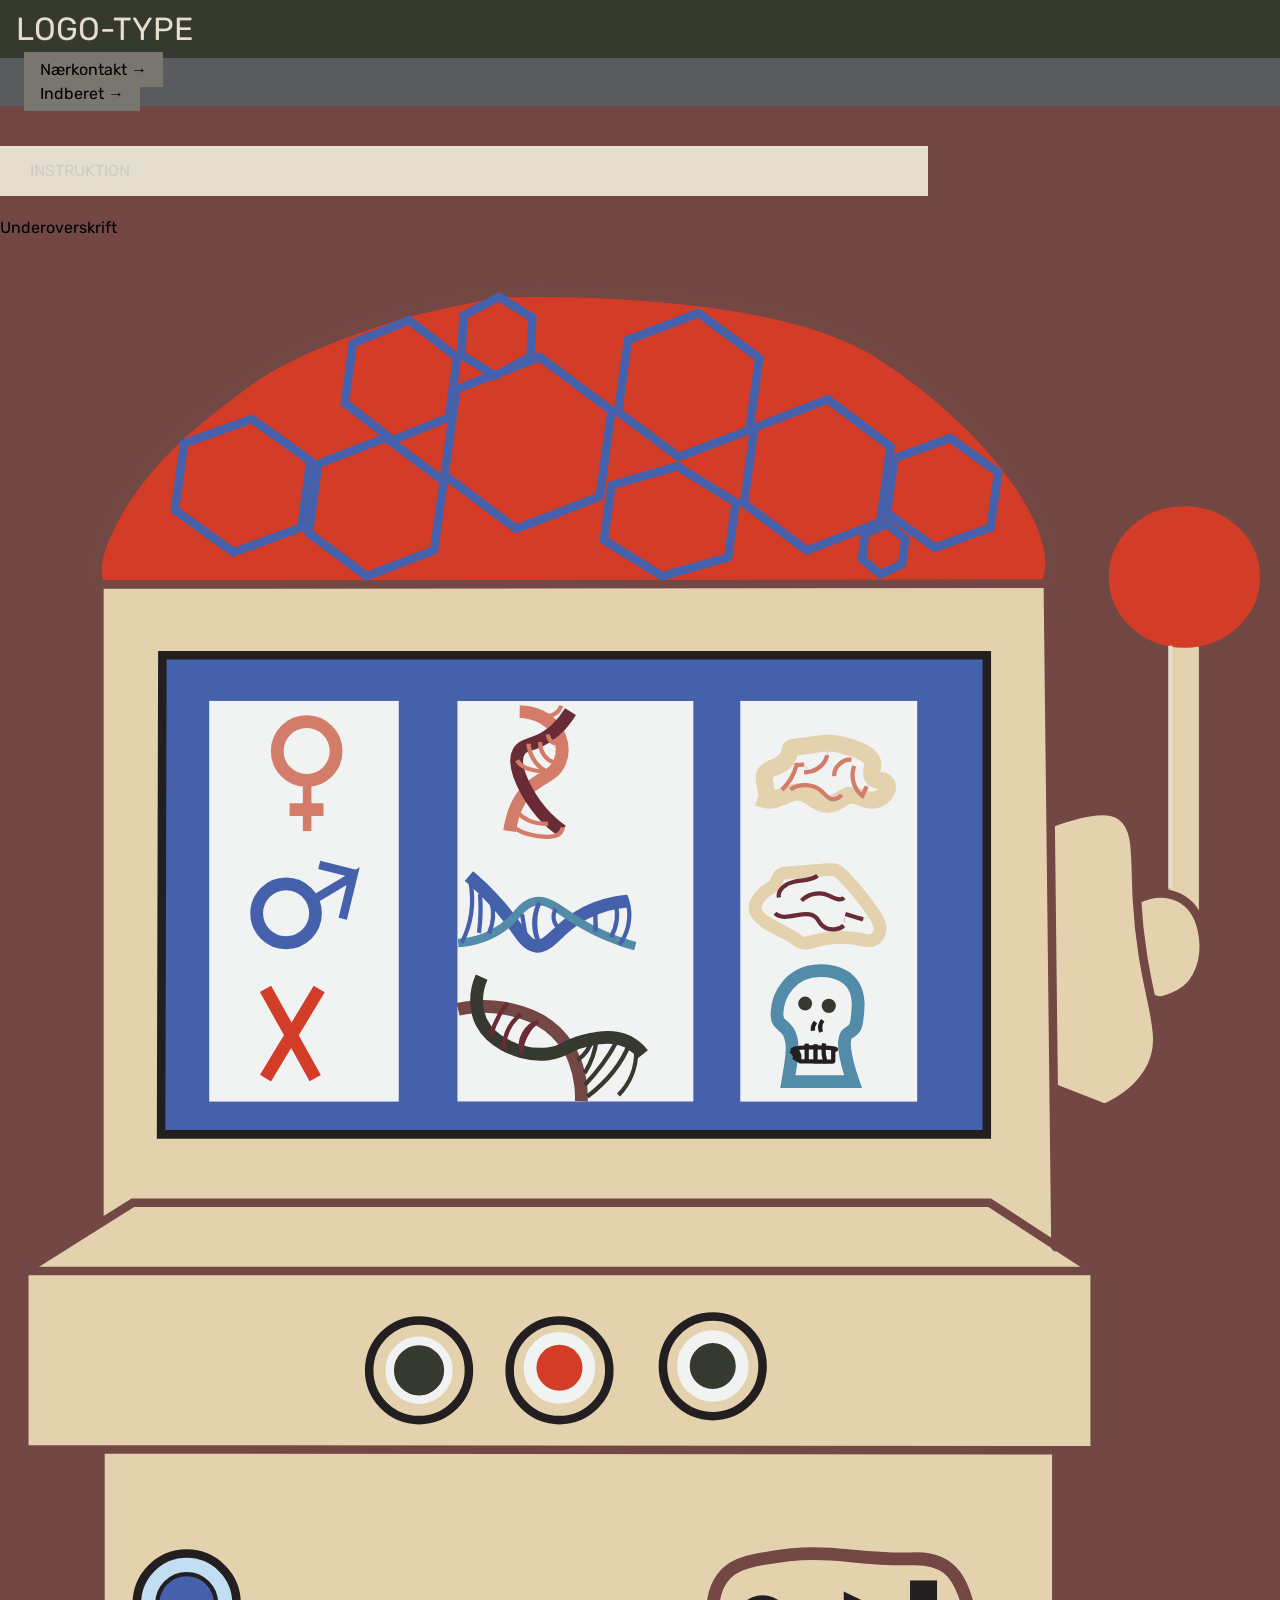
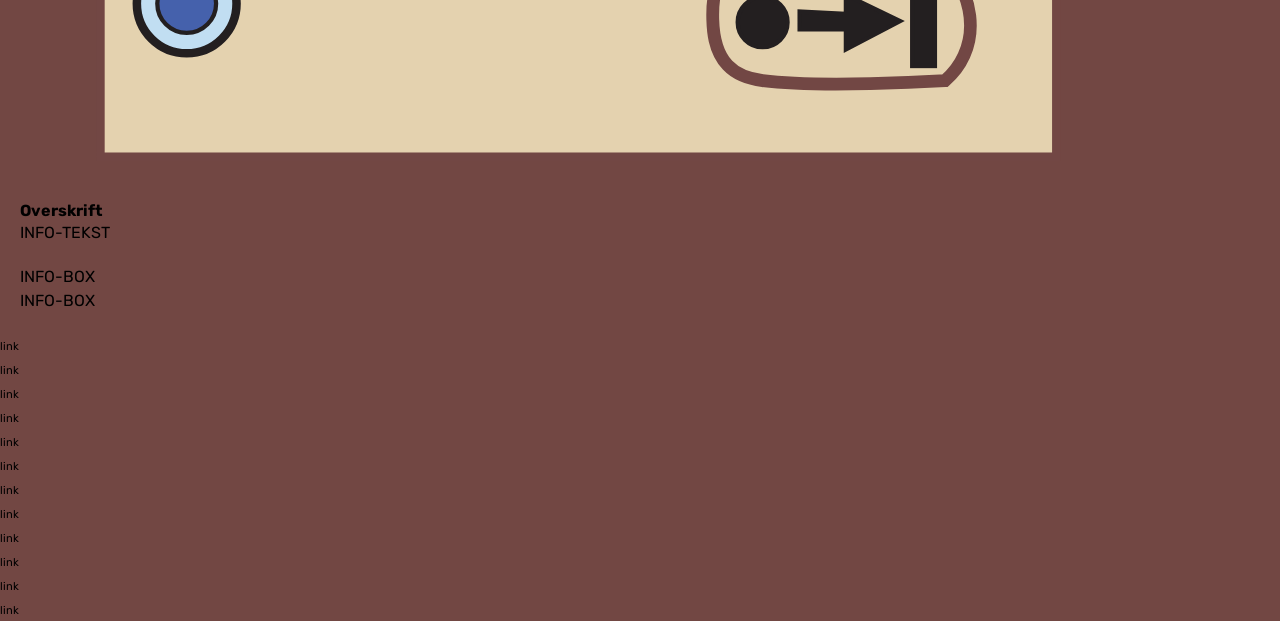
==== instruction.html @ a7b66477 "Tekst og illustration indsat" ====
<!DOCTYPE html>
<html lang="en">
  <head>
    <meta charset="UTF-8" />
    <meta http-equiv="X-UA-Compatible" content="IE=edge" />
    <meta name="viewport" content="width=device-width, initial-scale=1.0" />
    <link rel="stylesheet" href="css/reset.css" />
    <link rel="stylesheet" href="css/custom.css" />
    <link rel="stylesheet" href="css/fonts.css" />
    <link rel="stylesheet" href="css/general.css" />
    <link rel="stylesheet" href="css/layout.css" />
    <link rel="stylesheet" href="css/burger.css" />
    <link rel="stylesheet" href="css/cards.css" />
    <link rel="stylesheet" href="css/infographic.css" />
    <link rel="icon" type="image/png" href="img/fav.png" />
    <title>Emergency Site</title>
  </head>
  <body id="instruction">
    <header>
      <nav>
        <div id="logotype-wrapper" class="logo">
          <a href="index.html"> LOGO-TYPE </a>
        </div>
        <ul class="menu">
          <li><a class="menuItem" href="instruction.html">Nærkontakt </a></li>
          <li><a class="menuItem" href="register.html">Indberet</a></li>
        </ul>
        <button class="burger">
          <span class="line"></span>
          <span class="line"></span>
          <span class="line"></span>
        </button>
      </nav>
    </header>

    <main>
      <h1>INSTRUKTION</h1>
      <p>Underoverskrift</p>
      <section class="info-graphic">
      <svg id="Layer_1" data-name="Layer 1" xmlns="http://www.w3.org/2000/svg" viewBox="0 0 290.56 347.02">
        <defs>
          <style>
            .cls-1, .cls-2, .cls-3, .cls-4, .cls-5, .cls-6, .cls-7, .cls-8, .cls-9, .cls-10, .cls-11, .cls-12, .cls-13, .cls-14, .cls-15, .cls-16, .cls-17, .cls-18, .cls-19, .cls-20, .cls-21, .cls-22, .cls-23, .cls-24, .cls-25 {
              stroke-miterlimit: 10;
            }
      
            .cls-1, .cls-2, .cls-3, .cls-4, .cls-5, .cls-6, .cls-7, .cls-8, .cls-9, .cls-10, .cls-11, .cls-12, .cls-13, .cls-14, .cls-15, .cls-16, .cls-17, .cls-18, .cls-19, .cls-20, .cls-21, .cls-22, .cls-24, .cls-25 {
              fill: none;
            }
      
            .cls-1, .cls-3, .cls-9, .cls-10, .cls-18, .cls-21, .cls-23, .cls-25 {
              stroke-width: 2px;
            }
      
            .cls-1, .cls-12 {
              stroke: #231f20;
            }
      
            .cls-2, .cls-6, .cls-10 {
              stroke: #36392f;
            }
      
            .cls-3, .cls-4, .cls-8 {
              stroke: #d27c69;
            }
      
            .cls-26 {
              fill: #f1f2f2;
            }
      
            .cls-27 {
              fill: #e4d2af;
            }
      
            .cls-28 {
              fill: #231f20;
            }
      
            .cls-4, .cls-6, .cls-7, .cls-14, .cls-15, .cls-16, .cls-17, .cls-19, .cls-20 {
              stroke-width: 3px;
            }
      
            .cls-29 {
              fill: #4561ac;
            }
      
            .cls-5, .cls-9, .cls-14, .cls-23 {
              stroke: #4561ac;
            }
      
            .cls-30 {
              fill: #c1def2;
            }
      
            .cls-31 {
              fill: #36392f;
            }
      
            .cls-7, .cls-21 {
              stroke: #528ca8;
            }
      
            .cls-11, .cls-19, .cls-25 {
              stroke: #724744;
            }
      
            .cls-11, .cls-22 {
              stroke-width: 4px;
            }
      
            .cls-13, .cls-20 {
              stroke: #692c36;
            }
      
            .cls-15 {
              stroke: #d33d27;
            }
      
            .cls-16, .cls-18 {
              stroke: #f1f2f2;
            }
      
            .cls-17, .cls-22 {
              stroke: #e4d2af;
            }
      
            .cls-32, .cls-23 {
              fill: #d33d27;
            }
      
            .cls-24 {
              stroke: #e5dcce;
            }
          </style>
        </defs>
        <g>
          <g>
            <path class="cls-32" d="M272.84,54.49c8.96,0,16.22,6.76,16.22,15.1,0,7.82-6.38,14.25-14.56,15.02-.55.05-1.1.08-1.66.08-1.12,0-2.21-.11-3.27-.31-7.38-1.4-12.95-7.49-12.95-14.79,0-8.34,7.27-15.1,16.22-15.1Z"/>
            <path class="cls-27" d="M277.24,154.02c.54,4.05-.45,10.66-5.73,13.33-4.36,2.21-5.17,1.42-6.01,1.07l-.41.08c-1.19-5.6-2.79-12.86-3.36-23.3.37-.2,2.72-1.45,5.66-1.45,1.3,0,2.71.25,4.12.93,3.45,1.67,4.8,4.97,5.36,7.27.22.89.31,1.64.37,2.07Z"/>
            <path class="cls-27" d="M277.24,85.69v66.2l-.37.06c-.56-2.3-1.91-5.6-5.36-7.27-1.41-.68-2.82-.93-4.12-.93l2.16-1.13v-56.93l.02-1.31c1.06.2,2.15.31,3.27.31.56,0,1.11-.03,1.66-.08l2.74,1.08Z"/>
            <path class="cls-27" d="M265.09,168.5c1.6,7.52,2.46,12.07-.89,17.35-1.43,2.25-4.2,5.55-9.96,8.17-3.81-1.49-7.62-2.97-11.43-4.45h-.6s-.71-62.29-.71-62.29c3.86-1.42,12.52-4.54,16.42-1.71,4.2,3.05,3.22,8.8,3.81,19.63.57,10.44,2.17,17.7,3.36,23.3Z"/>
            <path class="cls-27" d="M251.83,232.24v41.98h-8.99s-224-.19-224-.19H1v-41.79h250.83ZM174.01,254.56c0-6.45-5.23-11.68-11.68-11.68s-11.68,5.23-11.68,11.68,5.23,11.68,11.68,11.68,11.68-5.23,11.68-11.68ZM138.09,255.48c0-6.46-5.23-11.69-11.68-11.69s-11.68,5.23-11.68,11.69,5.23,11.68,11.68,11.68,11.68-5.23,11.68-11.68ZM105.19,255.48c0-6.46-5.23-11.69-11.69-11.69s-11.68,5.23-11.68,11.69,5.23,11.68,11.68,11.68,11.69-5.23,11.69-11.68Z"/>
            <path class="cls-27" d="M251.83,232.24H1l17.75-11.18,7.66-4.82h200.83l15.39,10.01v.18c.02.31.04.23.05-.15l9.15,5.96Z"/>
            <path class="cls-27" d="M242.84,274.22v71.8H18.84v-71.99l224,.18h0ZM221.21,322.3c3.04-6.76.51-13.27,0-14.58-.69-1.79-1.61-4.14-3.85-5.9-3.02-2.36-6.58-2.22-8.3-2.17-14.67.4-19.27-2.93-35.05,0-4.09.76-7.24,1.63-9.39,4.45-2.45,3.21-2.35,7.3-2.29,9.74.06,2.2.19,7.25,3.47,10.74,2.61,2.78,6.07,3.35,8.21,3.62,13.39,1.72,39.63.19,42.75,0,2.55-2.18,3.83-4.52,4.45-5.9ZM50.74,310.12c0-6.46-5.23-11.69-11.68-11.69s-11.68,5.23-11.68,11.69,5.23,11.68,11.68,11.68,11.68-5.23,11.68-11.68Z"/>
            <path class="cls-27" d="M242.63,226.25l.05.03c-.01.38-.03.46-.05.15v-.18Z"/>
            <path class="cls-27" d="M241.5,127.28l.71,62.3.42,36.67-15.39-10.01H26.41l-7.66,4.82-.15-.23V71.37l222.26-.2v1.04s.64,55.07.64,55.07ZM226.54,200.2v-112.26H33.36l-.3,112.26h193.48Z"/>
            <path class="cls-29" d="M226.54,87.94v112.26H33.06l.3-112.26h193.18ZM211.73,194.02v-96.89h-44.45v96.89h44.45ZM159.28,194.02v-96.89h-58.28v96.89h58.28ZM90.25,194.02v-96.89h-47.41v96.89h47.41Z"/>
            <rect class="cls-28" x="209.06" y="305.23" width="5.33" height="19.55"/>
            <path class="cls-26" d="M211.73,97.13v96.89h-44.45v-96.89h44.45ZM200.32,121.83c1.68-.34,2.96-1.68,2.93-3.07-.02-.54-.28-1.15-.9-1.38-.53-.2-1.17-.08-1.72-.25-.19-.06-.35-.15-.48-.26-.44-.35-.61-.93-.58-1.46.04-.68.32-1.35.27-2.03-.15-1.95-2.79-3.06-5.06-3.79-1.54-.5-3.13-1.01-4.79-1.06-.3-.01-.59-.01-.88,0-.74.03-1.47.13-2.19.23-1.89.25-3.78.51-5.67.76-.16.03-.32.05-.46.12-.35.17-.38.56-.42.88-.11.87-.57,1.7-1.27,2.37-.42.39-.93.72-1.51.98-.78.34-1.67.53-2.3,1.01-2.17,1.64.34,4.6-.45,6.91,1.52.39,2.95-.38,4.43-1.03.49-.22.98-.42,1.49-.56.53-.16,1.08-.25,1.64-.21,2.66.16,4.27,2.94,6.93,2.9.68-.01,1.26-.2,1.79-.47,1.17-.6,2.11-1.56,3.44-1.69.9-.09,1.65.17,2.39.46,1.03.42,2.03.9,3.37.63ZM200.26,154.43c1-.54,1.4-1.79,1.24-2.9-.16-1.1-.77-2.08-1.39-3.01-2.21-3.3-4.74-6.39-7.55-9.21-.39-.39-.81-.79-1.33-.99-.57-.22-1.2-.18-1.81-.13l-9.81.75c-.52.04-1.09.09-1.5.42-.64.5-.67,1.44-1.1,2.13-.52.84-1.6,1.14-2.35,1.78-7.5,6.38,4.7,8.7,7.57,11.51.67.66,1.84.73,2.74.46,1.92-.57,3.9-1.03,6.07-1.17,2.2-.15,4.59.02,7.3.72.64.16,1.34-.05,1.92-.36ZM196.09,173.53c.35-2.65.75-5.78-.89-8.31-2.06-3.16-5.98-3.34-7.12-3.39-.8-.04-5.12-.24-8.17,3.39-.36.43-2.4,2.93-2.53,6.57s2.68,2.1,3.44,6.69c.09.52.12,1.13.1,1.79-.04,2.75-.81,6.34-1.01,7.59h15.29c-.43-1.24-1.64-4.92-1.95-7.73-.06-.6-.09-1.16-.05-1.65.23-3.25,2.41-1.27,2.89-4.95Z"/>
            <polygon class="cls-28" points="206.23 314.24 193.52 320.92 193.52 316.19 182.68 316.19 182.68 312.02 193.52 312.57 193.52 308.12 206.23 314.24"/>
            <path class="cls-26" d="M197.37,120.9l1.02-2.22,1.76-1.81c.13.11.29.2.48.26.55.17,1.19.05,1.72.25.62.23.88.84.9,1.38.03,1.39-1.25,2.73-2.93,3.07-1.34.27-2.34-.21-3.37-.63l.34-.37s.05.05.08.07Z"/>
            <path class="cls-26" d="M198.34,154.79c-2.71-.7-5.1-.87-7.3-.72l-.14-1.91c.78-.07,1.54-.36,2.13-.88l.37-2.7c1.39.42,2.77.84,4.16,1.25l2.55-1.31c.62.93,1.23,1.91,1.39,3.01.16,1.11-.24,2.36-1.24,2.9-.58.31-1.28.52-1.92.36Z"/>
            <path class="cls-26" d="M194.56,120.74c-1.33.13-2.27,1.09-3.44,1.69l-.15-.81c-.39.07-.8.03-1.17-.13-.76-.32-1.27-1.04-1.87-1.61-1.94-1.85-5.24-2.06-7.4-.46l.23.79c-.51.14-1,.34-1.49.56l-.75-1.29c1.66-1.58,2.87-3.63,3.45-5.85.59-.02,1.17-.04,1.76-.06l1.58,1.61c1.82-.49,3.39-1.96,3.88-3.8l-.08-2.84c.29-.02.58-.02.88,0,1.66.05,3.25.56,4.79,1.06,2.27.73,4.91,1.84,5.06,3.79.05.68-.23,1.35-.27,2.03-.03.53.14,1.11.58,1.46l-1.76,1.81-1.02,2.22s-.06-.05-.08-.07l-.34.37c-.74-.29-1.49-.55-2.39-.46Z"/>
            <circle class="cls-31" cx="189.52" cy="170.09" r=".67"/>
            <path class="cls-26" d="M188.69,183.15c-.34-1.09-.47-2.2-.38-3.3,1.94.08,3.35.26,2.73.53-.11.04-.26.09-.48.14v2.48c0,.24-.72.17-1.22.16-.22,0-.43,0-.65,0Z"/>
            <path class="cls-26" d="M189.11,108.54l.08,2.84c-.49,1.84-2.06,3.31-3.88,3.8l-1.58-1.61c-.59.02-1.17.04-1.76.06l-2.87-.73c.7-.67,1.16-1.5,1.27-2.37.04-.32.07-.71.42-.88.14-.07.3-.09.46-.12,1.89-.25,3.78-.51,5.67-.76.72-.1,1.45-.2,2.19-.23Z"/>
            <path class="cls-26" d="M186.4,183.03v-3.22c.66,0,1.31.02,1.91.04-.09,1.1.04,2.21.38,3.3-.76-.01-1.53-.02-2.29-.03v-.09Z"/>
            <path class="cls-26" d="M186.4,183.03v.09c-.69-.01-1.37-.02-2.06-.03v-3.25c.66-.02,1.36-.03,2.06-.03v3.22Z"/>
            <circle class="cls-31" cx="183.98" cy="169.56" r="1.14"/>
            <path class="cls-27" d="M209.06,305.23v19.55h5.33v-19.55h-5.33ZM174.01,320.36c3.23,0,5.85-2.61,5.85-5.84s-2.62-5.84-5.85-5.84-5.84,2.62-5.84,5.84,2.62,5.84,5.84,5.84ZM182.68,312.02v4.17h10.84v4.73l12.71-6.68-12.71-6.12v4.45l-10.84-.55ZM221.21,307.72c.51,1.31,3.04,7.82,0,14.58-.62,1.38-1.9,3.72-4.45,5.9-3.12.19-29.36,1.72-42.75,0-2.14-.27-5.6-.84-8.21-3.62-3.28-3.49-3.41-8.54-3.47-10.74-.06-2.44-.16-6.53,2.29-9.74,2.15-2.82,5.3-3.69,9.39-4.45,15.78-2.93,20.38.4,35.05,0,1.72-.05,5.28-.19,8.3,2.17,2.24,1.76,3.16,4.11,3.85,5.9Z"/>
            <path class="cls-26" d="M186.4,179.81c-.7,0-1.4.01-2.06.03-1.79.06-3.24.2-3.31.45l-.02-.02h-.09c.02-.66,0-1.27-.1-1.79-.76-4.59-3.57-3.05-3.44-6.69s2.17-6.14,2.53-6.57c3.05-3.63,7.37-3.43,8.17-3.39,1.14.05,5.06.23,7.12,3.39,1.64,2.53,1.24,5.66.89,8.31-.48,3.68-2.66,1.7-2.89,4.95-.04.49-.01,1.05.05,1.65l-2.21.25c.62-.27-.79-.45-2.73-.53-.6-.02-1.25-.04-1.91-.04ZM188.85,170.09c0,.37.3.67.67.67s.67-.3.67-.67-.3-.67-.67-.67-.67.3-.67.67ZM185.12,169.56c0-.63-.51-1.14-1.14-1.14s-1.14.51-1.14,1.14.51,1.14,1.14,1.14,1.14-.51,1.14-1.14Z"/>
            <path class="cls-26" d="M180.53,119.42c2.16-1.6,5.46-1.39,7.4.46.6.57,1.11,1.29,1.87,1.61.37.16.78.2,1.17.13l.15.81c-.53.27-1.11.46-1.79.47-2.66.04-4.27-2.74-6.93-2.9-.56-.04-1.11.05-1.64.21l-.23-.79Z"/>
            <path class="cls-26" d="M181.97,113.63c-.58,2.22-1.79,4.27-3.45,5.85l.75,1.29c-1.48.65-2.91,1.42-4.43,1.03.79-2.31-1.72-5.27.45-6.91.63-.48,1.52-.67,2.3-1.01.58-.26,1.09-.59,1.51-.98l2.87.73Z"/>
            <path class="cls-26" d="M179.61,138.94l9.81-.75c.61-.05,1.24-.09,1.81.13.52.2.94.6,1.33.99,2.81,2.82,5.34,5.91,7.55,9.21l-2.55,1.31c-1.39-.41-2.77-.83-4.16-1.25l-.37,2.7c-.59.52-1.35.81-2.13.88l.14,1.91c-2.17.14-4.15.6-6.07,1.17-.9.27-2.07.2-2.74-.46-2.87-2.81-15.07-5.13-7.57-11.51.75-.64,1.83-.94,2.35-1.78.43-.69.46-1.63,1.1-2.13.41-.33.98-.38,1.5-.42Z"/>
            <path class="cls-26" d="M181.03,180.29c.1.08.19.16.27.24-.22-.09-.3-.17-.27-.24Z"/>
            <path class="cls-26" d="M179.91,187.86c.2-1.25.97-4.84,1.01-7.59h.09l.02.02c-.03.07.05.15.27.24-.08-.08-.17-.16-.27-.24.07-.25,1.52-.39,3.31-.45v3.25c.69.01,1.37.02,2.06.03.76,0,1.53.02,2.29.03.22,0,.43,0,.65,0,.5.01,1.22.08,1.22-.16v-2.48c.22-.05.37-.1.48-.14l2.21-.25c.31,2.81,1.52,6.49,1.95,7.73h-15.29Z"/>
            <path class="cls-28" d="M179.86,314.52c0,3.23-2.62,5.84-5.85,5.84s-5.84-2.61-5.84-5.84,2.62-5.84,5.84-5.84,5.85,2.62,5.85,5.84Z"/>
            <path class="cls-27" d="M162.33,242.88c6.45,0,11.68,5.23,11.68,11.68s-5.23,11.68-11.68,11.68-11.68-5.23-11.68-11.68,5.23-11.68,11.68-11.68ZM169.22,254.48c0-3.81-3.08-6.89-6.89-6.89s-6.89,3.08-6.89,6.89,3.09,6.88,6.89,6.88,6.89-3.08,6.89-6.88Z"/>
            <path class="cls-31" d="M162.33,247.59c3.81,0,6.89,3.08,6.89,6.89s-3.08,6.88-6.89,6.88-6.89-3.08-6.89-6.88,3.09-6.89,6.89-6.89Z"/>
            <path class="cls-26" d="M142.32,145.57c.94,3.17.41,6.76-1.42,9.53-.78-.27-1.62-.58-2.5-.94l.05-.11c1.39-2.43,1.78-5.41,1.07-8.11,1-.18,1.94-.29,2.8-.37Z"/>
            <path class="cls-26" d="M142.83,178.88c-1.75,4.57-5.16,8.87-9.87,12.45l-1.41.02c-.01-.7-.04-1.62-.17-2.69l1.01-.11c2.97-3.05,5.5-6.5,7.49-10.22.1-.18.13-.43.11-.66.77.16,1.55.41,2.33.79.2.1.39.2.57.31l-.06.11Z"/>
            <path class="cls-26" d="M139.52,145.94c.71,2.7.32,5.68-1.07,8.11l-.05.11c-1.11-.45-2.31-.97-3.55-1.58.15-1.48.07-2.02-.01-2.56v-2.67l-.04-.09c1.64-.63,3.24-1.05,4.72-1.32Z"/>
            <path class="cls-27" d="M126.41,243.79c6.45,0,11.68,5.23,11.68,11.69s-5.23,11.68-11.68,11.68-11.68-5.23-11.68-11.68,5.23-11.69,11.68-11.69ZM133.3,254.9c0-3.8-3.08-6.88-6.89-6.88s-6.89,3.08-6.89,6.88,3.09,6.89,6.89,6.89,6.89-3.08,6.89-6.89Z"/>
            <path class="cls-26" d="M134.84,150.02c.08.54.16,1.08.01,2.56h-.01v-2.56Z"/>
            <path class="cls-26" d="M134.85,152.58s-.01.07-.01.1v-.1h.01Z"/>
            <path class="cls-26" d="M134.84,147.35v2.67c-.08-.56-.16-1.12,0-2.67Z"/>
            <path class="cls-26" d="M134.84,147.35c-.16,1.55-.08,2.11,0,2.67v2.56c-.51-.25-1.02-.51-1.54-.79-1.29-.68-2.4-1.34-3.38-1.95.07-.06.15-.11.22-.16,1.55-1.04,3.12-1.83,4.66-2.42l.04.09Z"/>
            <path class="cls-26" d="M133.3,178.02c.24-.05.48-.1.73-.14-.36,1.85-1.56,3.6-3.36,4.9l-.65.25c-.42-1.09-.96-2.21-1.63-3.3,1.12-.59,2.45-1.21,4.91-1.71Z"/>
            <path class="cls-26" d="M139.99,177.67c.02.23-.01.48-.11.66-1.99,3.72-4.52,7.17-7.49,10.22l-1.01.11c-.19-1.63-.58-3.59-1.36-5.63l.65-.25c1.8-1.3,3-3.05,3.36-4.9.36-.07.73-.14,1.11-.2,1.51-.24,3.16-.36,4.85-.01Z"/>
            <path class="cls-32" d="M126.41,248.02c3.81,0,6.89,3.08,6.89,6.88s-3.08,6.89-6.89,6.89-6.89-3.08-6.89-6.89,3.09-6.88,6.89-6.88Z"/>
            <path class="cls-26" d="M110.37,176.97c1.02.98,2.11,1.67,3.05,2.17.49.27.94.48,1.31.66.52.25,1.52.69,2.87,1.05.02.08.04.15.07.22-.02-.07-.04-.14-.05-.21,1.62.43,3.73.74,6.13.46,2.29-.27,3.32-.89,4.64-1.59.67,1.09,1.21,2.21,1.63,3.3.78,2.04,1.17,4,1.36,5.63.13,1.07.16,1.99.17,2.69,0,.46-.01.83-.02,1.07v1.6h-30.53v-23.12h1.66c1.1-.25,2.61-.52,4.42-.63.12,1.2.45,2.48,1.09,3.75.61,1.2,1.38,2.17,2.2,2.95Z"/>
            <path class="cls-26" d="M128.39,179.73c-1.32.7-2.35,1.32-4.64,1.59-2.4.28-4.51-.03-6.13-.46-.41-2.15,1.86-6.32,3.83-7.06l.23-.42c1.31.72,2.64,1.65,3.89,2.86,1.14,1.1,2.06,2.28,2.82,3.49Z"/>
            <path class="cls-26" d="M129.92,149.84c-1.29.89-2.34,1.81-3.26,2.67l-.34-.62c-1.35-1.01-1.71-3.11-.77-4.51l.32-.25c1.1.73,2.38,1.65,4.05,2.71Z"/>
            <path class="cls-26" d="M121.93,108.24l-.15-.31c.09-.05.18-.09.28-.14.6-.3,1.16-.63,1.68-1,.67-.44,1.28-.93,1.83-1.44.35.48.62,1,.84,1.55.18.46,1.28,3.34,0,6.23-.08.19-.17.37-.27.54l-.63-.55c-2.18-.43-3.82-2.68-3.58-4.88Z"/>
            <path class="cls-26" d="M125.55,147.38c-.94,1.4-.58,3.5.77,4.51l.34.62c-1.82,1.71-3.09,3.14-4.62,3.5-.12-.17-.22-.35-.31-.53-.02-.01-.02-.02-.02-.03-1.24-2.54-1.31-6.69-.2-9.09.08-.16.15-.32.24-.46v-.4c1.41.02,2.6.64,4.12,1.63l-.32.25Z"/>
            <path class="cls-26" d="M115.08,127.25c1.4,2.35,4.81,2.95,7.67,3.17.92.07,1.87.13,2.75-.17.6-.21,1.15-.64,1.43-1.19-.97-.68-2.24-1.67-3.57-3.03-.82-.83-1.67-1.81-2.48-2.93-.23-.31-1.19-1.65-2.16-3.4.27-.3.54-.56.8-.8,1.55-1.4,3.11-2.09,4.42-2.96.87-.58,1.63-1.25,2.2-2.27.1-.17.19-.35.27-.54,1.28-2.89.18-5.77,0-6.23-.22-.55-.49-1.07-.84-1.55-.55.51-1.16,1-1.83,1.44-.52.37-1.08.7-1.68,1-.1.05-.19.09-.28.14-1.07.51-1.91.76-2.59.97-.92.29-1.56.53-2.1,1.29-.47.66-.69,1.47-.71,2.34-.06,2.27,1.16,5.03,2.34,7.17-.99,1.08-2,2.57-2.8,4.67-.32.85-.61,1.81-.84,2.88ZM139.99,177.67c-1.69-.35-3.34-.23-4.85.01-.38.06-.75.13-1.11.2-.25.04-.49.09-.73.14-2.46.5-3.79,1.12-4.91,1.71-.76-1.21-1.68-2.39-2.82-3.49-1.25-1.21-2.58-2.14-3.89-2.86-1.48-.82-2.94-1.37-4.21-1.76-1.07-.33-2.01-.55-2.74-.72-.46-.11-.92-.2-1.37-.28-2.33-.4-4.46-.46-6.28-.35-1.81.11-3.32.38-4.42.63h-1.66v-73.77h58.28v96.89h-27.75v-1.6c.01-.24.02-.61.02-1.07l1.41-.02c4.71-3.58,8.12-7.88,9.87-12.45l.06-.11c-.18-.11-.37-.21-.57-.31-.78-.38-1.56-.63-2.33-.79ZM103.51,155.27c1.75-.17,4.09-.63,6.57-1.78.25-.11.51-.23.76-.36,1.86-.96,3.17-2.02,4.2-3.03,1.31,1.75,2.21,3.14,3.03,4.15.89,1.08,1.69,1.71,2.81,1.84.4.05.78.02,1.14-.07.14.22.29.42.45.6-.15-.2-.3-.4-.43-.61,1.53-.36,2.8-1.79,4.62-3.5.92-.86,1.97-1.78,3.26-2.67.98.61,2.09,1.27,3.38,1.95.52.28,1.03.54,1.54.79v.1s.01-.07.01-.1c1.24.61,2.44,1.13,3.55,1.58.88.36,1.72.67,2.5.94,1.83-2.77,2.36-6.36,1.42-9.53-.86.08-1.8.19-2.8.37-1.48.27-3.08.69-4.72,1.32-1.54.59-3.11,1.38-4.66,2.42-.07.05-.15.1-.22.16-1.67-1.06-2.95-1.98-4.05-2.71-1.52-.99-2.71-1.61-4.11-1.63-.28,0-.57.02-.88.07-1.94.3-2.98,1.43-4.28,2.87-.47.52-.97,1.08-1.56,1.66-.1-.14-.2-.28-.31-.42-.99-1.31-2.25-2.86-3.83-4.56-1.37-1.48-2.99-3.08-4.88-4.73l-.4.98c.78,4.72.01,9.77-2.11,13.9Z"/>
            <path class="cls-26" d="M123.42,127.41c-2.63.15-5.3-.94-7.08-2.88l-.42-.16c.8-2.1,1.81-3.59,2.8-4.67.97,1.75,1.93,3.09,2.16,3.4.81,1.12,1.66,2.1,2.48,2.93l.06,1.38Z"/>
            <path class="cls-26" d="M122.04,156.01c.13.21.28.41.43.61-.16-.18-.31-.38-.45-.6.01,0,.02-.01.02-.01Z"/>
            <path class="cls-26" d="M123.42,127.41l-.06-1.38c1.33,1.36,2.6,2.35,3.57,3.03-.28.55-.83.98-1.43,1.19-.88.3-1.83.24-2.75.17-2.86-.22-6.27-.82-7.67-3.17.23-1.07.52-2.03.84-2.88l.42.16c1.78,1.94,4.45,3.03,7.08,2.88Z"/>
            <path class="cls-26" d="M122.02,156.02c-.1-.17-.2-.35-.29-.54.09.18.19.36.31.53,0,0-.01.01-.02.01Z"/>
            <path class="cls-26" d="M123.36,115.21c-2.32-1.24-3.93-3.7-4.17-6.31.68-.21,1.52-.46,2.59-.97l.15.31c-.24,2.2,1.4,4.45,3.58,4.88l.63.55c-.57,1.02-1.33,1.69-2.2,2.27l-.58-.73Z"/>
            <path class="cls-26" d="M121.51,146.36c-1.11,2.4-1.04,6.55.2,9.09-1.53-2.75-1.63-6.27-.2-9.09Z"/>
            <path class="cls-26" d="M121.51,146.36c-1.43,2.82-1.33,6.34.2,9.09,0,0,0,.02.02.03.09.19.19.37.29.54-.36.09-.74.12-1.14.07-1.12-.13-1.92-.76-2.81-1.84l.46-.26c-.29-1.78-.59-3.55-.88-5.33l-1.05-.22c1.3-1.44,2.34-2.57,4.28-2.87.31-.05.6-.07.88-.07v.4c-.1.14-.17.3-.25.46Z"/>
            <path class="cls-26" d="M117.6,180.85c-.91-2.85.94-6.29,3.85-7.05-1.97.74-4.24,4.91-3.83,7.06-.01,0-.02,0-.02-.01Z"/>
            <path class="cls-26" d="M117.47,171.62c1.27.39,2.73.94,4.21,1.76l-.23.42c-2.91.76-4.76,4.2-3.85,7.05-1.35-.36-2.35-.8-2.87-1.05-.37-.18-.82-.39-1.31-.66.31-2.76,1.74-5.39,3.93-7.1l.12-.42Z"/>
            <path class="cls-26" d="M116.38,112.53c.02-.87.24-1.68.71-2.34.54-.76,1.18-1,2.1-1.29.24,2.61,1.85,5.07,4.17,6.31-2.27.03-5.9-.63-6.86-2.68h-.12Z"/>
            <path class="cls-26" d="M117.65,148.66c.29,1.78.59,3.55.88,5.33l-.46.26c-.82-1.01-1.72-2.4-3.03-4.15.59-.58,1.09-1.14,1.56-1.66l1.05.22Z"/>
            <path class="cls-26" d="M117.62,180.86c.01.07.03.14.05.21-.03-.07-.05-.14-.07-.22,0,.01,0,.01.02.01Z"/>
            <path class="cls-26" d="M117.47,171.62l-.12.42c-2.19,1.71-3.62,4.34-3.93,7.1-.94-.5-2.03-1.19-3.05-2.17.63-2.27,1.65-4.42,2.99-6.35.45.08.91.17,1.37.28.73.17,1.67.39,2.74.72Z"/>
            <path class="cls-26" d="M116.5,112.53c.96,2.05,4.59,2.71,6.86,2.68l.58.73c-1.31.87-2.87,1.56-4.42,2.96-.26.24-.53.5-.8.8-1.18-2.14-2.4-4.9-2.34-7.17h.12Z"/>
            <path class="cls-26" d="M110.84,153.13c-.25.13-.51.25-.76.36l-.18-.38c1.03-2.36,1.22-5.07.53-7.55l.47-.44c1.58,1.7,2.84,3.25,3.83,4.56.11.14.21.28.31.42-1.03,1.01-2.34,2.07-4.2,3.03Z"/>
            <path class="cls-26" d="M113.36,170.62c-1.34,1.93-2.36,4.08-2.99,6.35-.82-.78-1.59-1.75-2.2-2.95-.64-1.27-.97-2.55-1.09-3.75,1.82-.11,3.95-.05,6.28.35Z"/>
            <path class="cls-26" d="M103.51,155.27c2.12-4.13,2.89-9.18,2.11-13.9l.4-.98c1.89,1.65,3.51,3.25,4.88,4.73l-.47.44c.69,2.48.5,5.19-.53,7.55l.18.38c-2.48,1.15-4.82,1.61-6.57,1.78Z"/>
            <path class="cls-27" d="M93.5,243.79c6.46,0,11.69,5.23,11.69,11.69s-5.23,11.68-11.69,11.68-11.68-5.23-11.68-11.68,5.23-11.69,11.68-11.69ZM100.39,255.48c0-3.81-3.08-6.89-6.89-6.89s-6.88,3.08-6.88,6.89,3.08,6.88,6.88,6.88,6.89-3.08,6.89-6.88Z"/>
            <path class="cls-31" d="M93.5,248.59c3.81,0,6.89,3.08,6.89,6.89s-3.08,6.88-6.89,6.88-6.88-3.08-6.88-6.88,3.08-6.89,6.88-6.89Z"/>
            <path class="cls-32" d="M93.2,5.99c.1-.03.18-.05.24-.06-.17.05-.58.17-1.22.35-.01,0-.03,0-.04,0-.42.09-.14.01,1.02-.3Z"/>
            <path class="cls-26" d="M67.28,117.26c3.76-.05,6.78-3.11,6.78-6.88s-3.08-6.89-6.89-6.89-6.89,3.09-6.89,6.89,3.09,6.89,6.89,6.89c.04,0,.07,0,.11-.01ZM69.24,148.41c0-3.81-3.08-6.89-6.89-6.89s-6.89,3.08-6.89,6.89,3.09,6.89,6.89,6.89,6.89-3.09,6.89-6.89ZM90.25,97.13v96.89h-47.41v-96.89h47.41Z"/>
            <path class="cls-26" d="M67.28,117.26s-.07.01-.11.01c-3.8,0-6.89-3.08-6.89-6.89s3.09-6.89,6.89-6.89,6.89,3.09,6.89,6.89-3.02,6.83-6.78,6.88Z"/>
            <circle class="cls-26" cx="62.35" cy="148.41" r="6.89"/>
            <path class="cls-30" d="M39.06,298.43c6.45,0,11.68,5.23,11.68,11.69s-5.23,11.68-11.68,11.68-11.68-5.23-11.68-11.68,5.23-11.69,11.68-11.69ZM45.95,310.12c0-3.81-3.08-6.89-6.89-6.89s-6.89,3.08-6.89,6.89,3.09,6.88,6.89,6.88,6.89-3.08,6.89-6.88Z"/>
            <path class="cls-29" d="M39.06,303.23c3.81,0,6.89,3.08,6.89,6.89s-3.08,6.88-6.89,6.88-6.89-3.08-6.89-6.88,3.09-6.89,6.89-6.89Z"/>
            <path class="cls-32" d="M18.51,72.42c-4.7-5.29,3.09-20.59,14.25-32.48,6-6.39,13.59-11.86,18.76-15.87s13.32-8.04,18.29-10.07c9.32-3.82,18.91-6.7,22.37-7.71,0,0,.03,0,.04,0,1.84-.37,13.69-3.17,19.76-4.13,0,0,62.73-2.62,89.52,14.27,26.63,16.8,46.16,43.26,39.37,55.79v-1.04s-222.27.2-222.27.2v1.05h-.09Z"/>
          </g>
          <g>
            <polygon class="cls-25" points="251.83 232.24 1 232.24 1 274.02 18.84 274.03 242.84 274.21 251.83 274.22 251.83 232.24"/>
            <polyline class="cls-25" points="251.83 232.24 242.68 226.28 242.63 226.25 227.24 216.24 26.41 216.24 18.75 221.06 1 232.24"/>
            <polyline class="cls-25" points="18.84 274.22 18.84 346.02 242.84 346.02 242.84 274.22"/>
            <path class="cls-25" d="M18.6,220.83V71.37l222.26-.2v1.04s.64,55.07.64,55.07l.71,62.3.42,36.67v.18c.02.31.04.23.05-.15.09-2.57.07-18.81.07-18.81"/>
            <polygon class="cls-1" points="33.36 87.94 226.54 87.94 226.54 200.2 33.06 200.2 33.36 87.94"/>
            <rect class="cls-14" x="42.84" y="97.13" width="47.41" height="96.89"/>
            <polygon class="cls-14" points="101 170.9 101 97.13 159.28 97.13 159.28 194.02 131.53 194.02 101 194.02 101 170.9"/>
            <rect class="cls-14" x="167.28" y="97.13" width="44.45" height="96.89"/>
            <path class="cls-11" d="M92.22,6.28c1.84-.37,13.69-3.17,19.76-4.13,0,0,62.73-2.62,89.52,14.27,26.63,16.8,46.16,43.26,39.37,55.79-.03.07-.07.14-.11.21"/>
            <path class="cls-11" d="M93.44,5.93c-.06.01-.14.03-.24.06-1.16.31-1.44.39-1.02.3"/>
            <path class="cls-11" d="M18.51,72.42c-4.7-5.29,3.09-20.59,14.25-32.48,6-6.39,13.59-11.86,18.76-15.87s13.32-8.04,18.29-10.07c9.32-3.82,18.91-6.7,22.37-7.71,0,0,.03,0,.04,0,.64-.18,1.05-.3,1.22-.35.05-.02.08-.02.08-.02"/>
            <path class="cls-25" d="M241.1,127.43c.13-.05.26-.09.4-.15,3.86-1.42,12.52-4.54,16.42-1.71,4.2,3.05,3.22,8.8,3.81,19.63.57,10.44,2.17,17.7,3.36,23.3,1.6,7.52,2.46,12.07-.89,17.35-1.43,2.25-4.2,5.55-9.96,8.17-3.81-1.49-7.62-2.97-11.43-4.45"/>
            <path class="cls-15" d="M269.57,84.38c-7.38-1.4-12.95-7.49-12.95-14.79,0-8.34,7.27-15.1,16.22-15.1s16.22,6.76,16.22,15.1c0,7.82-6.38,14.25-14.56,15.02-.55.05-1.1.08-1.66.08-1.12,0-2.21-.11-3.27-.31Z"/>
            <path class="cls-25" d="M261.73,145.2c.37-.2,2.72-1.45,5.66-1.45,1.3,0,2.71.25,4.12.93,3.45,1.67,4.8,4.97,5.36,7.27.22.89.31,1.64.37,2.07.54,4.05-.45,10.66-5.73,13.33-4.36,2.21-5.17,1.42-6.01,1.07"/>
            <line class="cls-24" x1="269.55" y1="85.69" x2="269.55" y2="142.62"/>
            <line class="cls-25" x1="277.24" y1="85.69" x2="277.24" y2="151.89"/>
            <path class="cls-1" d="M105.19,255.48c0,6.45-5.23,11.68-11.69,11.68s-11.68-5.23-11.68-11.68,5.23-11.69,11.68-11.69,11.69,5.23,11.69,11.69Z"/>
            <path class="cls-1" d="M138.09,255.48c0,6.45-5.23,11.68-11.68,11.68s-11.68-5.23-11.68-11.68,5.23-11.69,11.68-11.69,11.68,5.23,11.68,11.69Z"/>
            <circle class="cls-1" cx="162.33" cy="254.56" r="11.68"/>
            <path class="cls-12" d="M45.95,310.12c0,3.8-3.08,6.88-6.89,6.88s-6.89-3.08-6.89-6.88,3.09-6.89,6.89-6.89,6.89,3.08,6.89,6.89Z"/>
            <path class="cls-1" d="M50.74,310.12c0,6.45-5.23,11.68-11.68,11.68s-11.68-5.23-11.68-11.68,5.23-11.69,11.68-11.69,11.68,5.23,11.68,11.69Z"/>
            <path class="cls-18" d="M100.39,255.48c0,3.8-3.08,6.88-6.89,6.88s-6.88-3.08-6.88-6.88,3.08-6.89,6.88-6.89,6.89,3.08,6.89,6.89Z"/>
            <path class="cls-16" d="M133.3,254.9c0,3.81-3.08,6.89-6.89,6.89s-6.89-3.08-6.89-6.89,3.09-6.88,6.89-6.88,6.89,3.08,6.89,6.88Z"/>
            <path class="cls-16" d="M169.22,254.48c0,3.8-3.08,6.88-6.89,6.88s-6.89-3.08-6.89-6.88,3.09-6.89,6.89-6.89,6.89,3.08,6.89,6.89Z"/>
            <circle class="cls-14" cx="62.35" cy="148.41" r="6.89"/>
            <path class="cls-4" d="M74.06,110.38c0,3.77-3.02,6.83-6.78,6.88-.04.01-.07.01-.11.01-3.8,0-6.89-3.08-6.89-6.89s3.09-6.89,6.89-6.89,6.89,3.09,6.89,6.89Z"/>
            <path class="cls-12" d="M179.86,314.52c0,3.23-2.62,5.84-5.85,5.84s-5.84-2.61-5.84-5.84,2.62-5.84,5.84-5.84,5.85,2.62,5.85,5.84Z"/>
            <rect class="cls-12" x="209.06" y="305.23" width="5.33" height="19.55"/>
            <polygon class="cls-12" points="193.52 312.57 193.52 308.12 206.23 314.24 193.52 320.92 193.52 316.19 182.68 316.19 182.68 312.02 193.52 312.57"/>
            <path class="cls-19" d="M174.01,299.65c15.78-2.93,20.38.4,35.05,0,1.72-.05,5.28-.19,8.3,2.17,2.24,1.76,3.16,4.11,3.85,5.9.51,1.31,3.04,7.82,0,14.58-.62,1.38-1.9,3.72-4.45,5.9-3.12.19-29.36,1.72-42.75,0-2.14-.27-5.6-.84-8.21-3.62-3.28-3.49-3.41-8.54-3.47-10.74-.06-2.44-.16-6.53,2.29-9.74,2.15-2.82,5.3-3.69,9.39-4.45Z"/>
            <polyline class="cls-15" points="57.53 187.01 63.58 176.97 70.11 166.12"/>
            <polyline class="cls-15" points="57.53 166.12 63.58 176.97 69.17 187.01"/>
            <polyline class="cls-9" points="69.17 144.98 78.06 139.68 75.62 149.68"/>
            <line class="cls-9" x1="70.11" y1="137.04" x2="79" y2="139.26"/>
            <polyline class="cls-3" points="67.28 117.08 67.28 117.26 67.28 124.1 67.28 129.13"/>
            <polyline class="cls-4" points="63.17 124.1 67.28 124.1 71.11 124.1"/>
            <path class="cls-4" d="M114.73,129.13c.1-.66.21-1.29.35-1.88.23-1.07.52-2.03.84-2.88.8-2.1,1.81-3.59,2.8-4.67.27-.3.54-.56.8-.8,1.55-1.4,3.11-2.09,4.42-2.96.87-.58,1.63-1.25,2.2-2.27.1-.17.19-.35.27-.54,1.28-2.89.18-5.77,0-6.23-.22-.55-.49-1.07-.84-1.55-1.71-2.55-4.9-4.18-8.48-4.22"/>
            <path class="cls-20" d="M127.02,129.13s-.06-.04-.09-.07c-.97-.68-2.24-1.67-3.57-3.03-.82-.83-1.67-1.81-2.48-2.93-.23-.31-1.19-1.65-2.16-3.4-1.18-2.14-2.4-4.9-2.34-7.17.02-.87.24-1.68.71-2.34.54-.76,1.18-1,2.1-1.29.68-.21,1.52-.46,2.59-.97.09-.05.18-.09.28-.14.6-.3,1.16-.63,1.68-1,.67-.44,1.28-.93,1.83-1.44,1.54-1.4,2.64-2.93,3.43-4.22"/>
            <path class="cls-14" d="M105.19,139.68c.28.24.56.47.83.71,1.89,1.65,3.51,3.25,4.88,4.73,1.58,1.7,2.84,3.25,3.83,4.56.11.14.21.28.31.42,1.31,1.75,2.21,3.14,3.03,4.15.89,1.08,1.69,1.71,2.81,1.84.4.05.78.02,1.14-.07.01,0,.02-.01.02-.01,1.53-.36,2.8-1.79,4.62-3.5.92-.86,1.97-1.78,3.26-2.67.07-.06.15-.11.22-.16,1.55-1.04,3.12-1.83,4.66-2.42,1.64-.63,3.24-1.05,4.72-1.32,1-.18,1.94-.29,2.8-.37"/>
            <path class="cls-21" d="M144.17,156.11c-.91-.25-2.01-.58-3.27-1.01-.78-.27-1.62-.58-2.5-.94-1.11-.45-2.31-.97-3.55-1.58h-.01c-.51-.25-1.02-.51-1.54-.79-1.29-.68-2.4-1.34-3.38-1.95-1.67-1.06-2.95-1.98-4.05-2.71-1.52-.99-2.71-1.61-4.11-1.63-.28,0-.57.02-.88.07-1.94.3-2.98,1.43-4.28,2.87-.47.52-.97,1.08-1.56,1.66-1.03,1.01-2.34,2.07-4.2,3.03-.25.13-.51.25-.76.36-2.48,1.15-4.82,1.61-6.57,1.78-.3.04-.59.06-.85.08"/>
            <path class="cls-19" d="M131.53,192.42c.01-.24.02-.61.02-1.07-.01-.7-.04-1.62-.17-2.69-.19-1.63-.58-3.59-1.36-5.63-.42-1.09-.96-2.21-1.63-3.3-.76-1.21-1.68-2.39-2.82-3.49-1.25-1.21-2.58-2.14-3.89-2.86-1.48-.82-2.94-1.37-4.21-1.76-1.07-.33-2.01-.55-2.74-.72-.46-.11-.92-.2-1.37-.28-2.33-.4-4.46-.46-6.28-.35-1.81.11-3.32.38-4.42.63"/>
            <path class="cls-6" d="M108.17,163.35c-.27.61-1.48,3.49-1.09,6.92.12,1.2.45,2.48,1.09,3.75.61,1.2,1.38,2.17,2.2,2.95,1.02.98,2.11,1.67,3.05,2.17.49.27.94.48,1.31.66.52.25,1.52.69,2.87,1.05,0,.01,0,.01.02.01,1.62.43,3.73.74,6.13.46,2.29-.27,3.32-.89,4.64-1.59,1.12-.59,2.45-1.21,4.91-1.71.24-.05.48-.1.73-.14.36-.07.73-.14,1.11-.2,1.51-.24,3.16-.36,4.85-.01.77.16,1.55.41,2.33.79.2.1.39.2.57.31,1.45.82,2.44,1.88,3.06,2.66"/>
            <path class="cls-2" d="M130.67,182.78c1.8-1.3,3-3.05,3.36-4.9.03-.14.05-.29.07-.43"/>
            <path class="cls-2" d="M132.29,185.85c1.57-2.44,2.56-5.27,2.85-8.17,0-.04,0-.07,0-.11"/>
            <path class="cls-2" d="M132.39,188.55c2.97-3.05,5.5-6.5,7.49-10.22.1-.18.13-.43.11-.66-.04-.35-.22-.64-.52-.46"/>
            <path class="cls-2" d="M143.88,181.23l.51-.48c.04,3.77-1.49,7.52-4.14,10.2"/>
            <path class="cls-2" d="M142.83,178.88c-1.75,4.57-5.16,8.87-9.87,12.45"/>
            <path class="cls-13" d="M114.24,169.45c-.31.38-.6.77-.88,1.17-1.34,1.93-2.36,4.08-2.99,6.35-.01.05-.03.09-.04.14"/>
            <path class="cls-13" d="M117.35,172.04c-2.19,1.71-3.62,4.34-3.93,7.1-.04.36-.06.73-.06,1.1"/>
            <path class="cls-13" d="M117.62,180.86c.01.07.03.14.05.21-.03-.07-.05-.14-.07-.22-.91-2.85.94-6.29,3.85-7.05-1.97.74-4.24,4.91-3.83,7.06Z"/>
            <path class="cls-5" d="M105.62,141.37c.78,4.72.01,9.77-2.11,13.9,0,.01,0,.02-.01.03"/>
            <path class="cls-5" d="M107.8,143.91c.23,3.02.14,6.08-.25,9.08"/>
            <path class="cls-5" d="M109.9,153.11c1.03-2.36,1.22-5.07.53-7.55"/>
            <path class="cls-5" d="M118.53,153.99c-.29-1.78-.59-3.55-.88-5.33"/>
            <path class="cls-5" d="M121.71,155.45c-1.24-2.54-1.31-6.69-.2-9.09.08-.16.15-.32.24-.46"/>
            <path class="cls-5" d="M121.73,155.48c.09.18.19.36.31.53.13.21.28.41.43.61-.16-.18-.31-.38-.45-.6-.1-.17-.2-.35-.29-.54"/>
            <path class="cls-5" d="M121.73,155.48s-.02-.02-.02-.03"/>
            <path class="cls-5" d="M121.51,146.36c-1.43,2.82-1.33,6.34.2,9.09"/>
            <path class="cls-5" d="M126.32,151.89c-1.35-1.01-1.71-3.11-.77-4.51"/>
            <path class="cls-5" d="M134.84,147.35v5.33s.01-.07.01-.1c.15-1.48.07-2.02-.01-2.56-.08-.56-.16-1.12,0-2.67Z"/>
            <path class="cls-5" d="M138.45,154.05c1.39-2.43,1.78-5.41,1.07-8.11-.03-.14-.07-.27-.11-.41"/>
            <path class="cls-5" d="M140.44,155.75c.16-.21.32-.43.46-.65,1.83-2.77,2.36-6.36,1.42-9.53-.12-.46-.29-.91-.48-1.34"/>
            <path class="cls-8" d="M114.71,126.5c.1.27.22.52.37.75,1.4,2.35,4.81,2.95,7.67,3.17.92.07,1.87.13,2.75-.17.6-.21,1.15-.64,1.43-1.19.14-.25.22-.53.22-.82"/>
            <path class="cls-8" d="M116.34,124.53c1.78,1.94,4.45,3.03,7.08,2.88.1,0,.21,0,.31-.01"/>
            <path class="cls-8" d="M121.93,108.24c-.24,2.2,1.4,4.45,3.58,4.88"/>
            <path class="cls-8" d="M123.69,106.46c.01.11.03.22.05.33.21.88.9,1.64,1.77,1.89"/>
            <path class="cls-8" d="M116.5,112.53c.96,2.05,4.59,2.71,6.86,2.68-2.32-1.24-3.93-3.7-4.17-6.31,0-.08-.02-.16-.02-.24"/>
            <path class="cls-8" d="M122.45,101.89c1.67.78,3.92-.32,4.34-2.11"/>
            <path class="cls-17" d="M191.04,154.07c-2.17.14-4.15.6-6.07,1.17-.9.27-2.07.2-2.74-.46-2.87-2.81-15.07-5.13-7.57-11.51.75-.64,1.83-.94,2.35-1.78.43-.69.46-1.63,1.1-2.13.41-.33.98-.38,1.5-.42l9.81-.75c.61-.05,1.24-.09,1.81.13.52.2.94.6,1.33.99,2.81,2.82,5.34,5.91,7.55,9.21.62.93,1.23,1.91,1.39,3.01.16,1.11-.24,2.36-1.24,2.9-.58.31-1.28.52-1.92.36-2.71-.7-5.1-.87-7.3-.72Z"/>
            <path class="cls-13" d="M176.92,148.41c2.39,2.38,7.22-1.39,9.62.99.41.41.66.95,1.02,1.41.79.98,2.09,1.45,3.34,1.35.78-.07,1.54-.36,2.13-.88"/>
            <path class="cls-13" d="M177.84,144.71c-.4-1.87,1.67-3.35,3.55-3.71,1.88-.37,3.98-.25,5.49-1.41"/>
            <path class="cls-13" d="M183.12,145.43c1.62-1.67,4.34-2.16,6.44-1.16,1.16.54,2.7,1.43,3.51.44"/>
            <path class="cls-13" d="M193.4,148.58c1.39.42,2.77.84,4.16,1.25"/>
            <path class="cls-7" d="M193.25,180.13c-.06-.6-.09-1.16-.05-1.65.23-3.25,2.41-1.27,2.89-4.95.35-2.65.75-5.78-.89-8.31-2.06-3.16-5.98-3.34-7.12-3.39-.8-.04-5.12-.24-8.17,3.39-.36.43-2.4,2.93-2.53,6.57s2.68,2.1,3.44,6.69c.09.52.12,1.13.1,1.79-.04,2.75-.81,6.34-1.01,7.59h15.29c-.43-1.24-1.64-4.92-1.95-7.73Z"/>
            <circle class="cls-2" cx="183.98" cy="169.56" r="1.14"/>
            <circle class="cls-10" cx="189.52" cy="170.09" r=".67"/>
            <path class="cls-1" d="M181.84,183.07c.51-.84.32-1.72-.54-2.54-.08-.08-.17-.16-.27-.24l-.02-.02"/>
            <path class="cls-12" d="M184.34,183.43v-4.5"/>
            <path class="cls-12" d="M186.4,183.03v-3.96"/>
            <path class="cls-12" d="M188.76,183.39c-.03-.08-.05-.16-.07-.24-.34-1.09-.47-2.2-.38-3.3.02-.32.06-.65.12-.97"/>
            <path class="cls-12" d="M181.67,180.64c-.15-.04-.27-.08-.37-.11-.22-.09-.3-.17-.27-.24.07-.25,1.52-.39,3.31-.45.66-.02,1.36-.03,2.06-.03.66,0,1.31.02,1.91.04,1.94.08,3.35.26,2.73.53-.11.04-.26.09-.48.14v2.48c0,.24-.72.17-1.22.16-.22,0-.43,0-.65,0-.76-.01-1.53-.02-2.29-.03-.69-.01-1.37-.02-2.06-.03-.53,0-1.07,0-1.6-.02"/>
            <path class="cls-22" d="M196.95,121.2c1.03.42,2.03.9,3.37.63,1.68-.34,2.96-1.68,2.93-3.07-.02-.54-.28-1.15-.9-1.38-.53-.2-1.17-.08-1.72-.25-.19-.06-.35-.15-.48-.26-.44-.35-.61-.93-.58-1.46.04-.68.32-1.35.27-2.03-.15-1.95-2.79-3.06-5.06-3.79-1.54-.5-3.13-1.01-4.79-1.06-.3-.01-.59-.01-.88,0-.74.03-1.47.13-2.19.23-1.89.25-3.78.51-5.67.76-.16.03-.32.05-.46.12-.35.17-.38.56-.42.88-.11.87-.57,1.7-1.27,2.37-.42.39-.93.72-1.51.98-.78.34-1.67.53-2.3,1.01-2.17,1.64.34,4.6-.45,6.91,1.52.39,2.95-.38,4.43-1.03.49-.22.98-.42,1.49-.56.53-.16,1.08-.25,1.64-.21,2.66.16,4.27,2.94,6.93,2.9.68-.01,1.26-.2,1.79-.47,1.17-.6,2.11-1.56,3.44-1.69.9-.09,1.65.17,2.39.46Z"/>
            <path class="cls-8" d="M180.53,119.42c2.16-1.6,5.46-1.39,7.4.46.6.57,1.11,1.29,1.87,1.61.37.16.78.2,1.17.13h0c.62-.1,1.21-.45,1.54-1"/>
            <path class="cls-8" d="M183.73,115.34c.53.03,1.07-.03,1.58-.16,1.82-.49,3.39-1.96,3.88-3.8"/>
            <path class="cls-8" d="M190.79,116.24c-.12-2.1,1.94-4.05,4.03-3.81"/>
            <path class="cls-8" d="M195.49,113.88c-.94,2.38-.17,5.32,1.8,6.95.02.02.05.05.08.07l1.02-2.22"/>
            <path class="cls-8" d="M183.73,113.57c-.59.02-1.17.04-1.76.06-.58,2.22-1.79,4.27-3.45,5.85"/>
            <path class="cls-12" d="M186.4,173.87c-.47.57-.69,1.34-.6,2.07"/>
            <path class="cls-12" d="M188.1,173.46c-.59.77-.74,1.85-.39,2.75"/>
          </g>
        </g>
        <polygon class="cls-23" points="97.02 63.35 81.22 69.42 67.66 59.29 69.9 43.07 85.71 36.99 99.26 47.13 97.02 63.35"/>
        <polygon class="cls-23" points="135.81 50.75 116.25 58.31 99.48 45.73 102.26 25.6 121.82 18.04 138.6 30.62 135.81 50.75"/>
        <polygon class="cls-23" points="170.89 35.16 154.34 41.46 140.13 30.91 142.46 14.05 159 7.75 173.21 18.31 170.89 35.16"/>
        <polygon class="cls-23" points="201.55 56.74 184.36 63.39 169.63 52.33 172.08 34.62 189.26 27.97 203.99 39.03 201.55 56.74"/>
        <polygon class="cls-23" points="165.92 64.98 150.48 69.4 136.82 60.96 138.6 48.09 154.04 43.67 167.7 52.12 165.92 64.98"/>
        <polygon class="cls-23" points="100.49 32.19 87.32 37.53 76.09 28.82 78.03 14.77 91.2 9.44 102.43 18.15 100.49 32.19"/>
        <polygon class="cls-23" points="111.32 22.42 103.46 17.56 103.9 8.34 112.19 3.96 120.05 8.82 119.61 18.05 111.32 22.42"/>
        <polygon class="cls-23" points="65.9 58.01 50.02 63.77 36.3 53.92 38.45 38.31 54.33 32.55 68.06 42.4 65.9 58.01"/>
        <polygon class="cls-23" points="227.42 57.97 214.39 62.71 203.13 54.61 204.9 41.77 217.94 37.03 229.2 45.13 227.42 57.97"/>
        <polygon class="cls-23" points="206.64 66.64 201.55 68.94 197.28 65.34 198.09 59.44 203.18 57.13 207.46 60.73 206.64 66.64"/>
      </svg></section>
      <section class="info-text">
        <h2>Overskrift</h2>
        <article>
          <p class="placeholder">INFO-TEKST</p>
        </article>
        <aside id="efficiency" class="info-box">INFO-BOX</aside>
        <aside id="requirement" class="info-box">INFO-BOX</aside>
      </section>
    </main>

    <footer>
      <nav class="some">
        <ul>
          <li><a href="">link</a></li>
          <li><a href="">link</a></li>
          <li><a href="">link</a></li>
          <li><a href="">link</a></li>
        </ul>
      </nav>
      <nav class="another">
        <ul>
          <li><a href="">link</a></li>
          <li><a href="">link</a></li>
          <li><a href="">link</a></li>
          <li><a href="">link</a></li>
        </ul>
      </nav>
      <nav class="yetanother">
        <ul>
          <li><a href="">link</a></li>
          <li><a href="">link</a></li>
          <li><a href="">link</a></li>
          <li><a href="">link</a></li>
        </ul>
      </nav>
    </footer>
    <script src="js/burger.js"></script>
    <script src="js/main.js"></script>
  </body>
</html>
---- css/custom.css ----
:root {
  /* Colours */
  --color-bg: #724743; /* page background /*

  /* Header */
  --color-head-bg: #e5dece;

  /* Logotype */
  --color-logotype-bg: #363a2e;
  --color-text-logotype: #e5dece;
  --font-logotype-size: 2rem;

  /* Global menu */
  --color-menu-bg: #5a5b5e;
  /* Links */
  --color-link-bg: #78766e;
  --color-link-hover: #fff; /* used */
  --color-link-active: #99958f; /* used */
  --border-radius-links: 1px;

  /* Headlines og rubrik */
  --font-h1-size: 1rem;
  --font-sub1-size: 1rem;
  --font-h2-size: 1rem;
  --font-h3-size: 1rem;
  --color-headline-bg: #4b4545;
  --color-headline-text-page: #42413d;

  /* Tekst */
  --color-text: #000;
  --color-text-inverted: #cdccc4;

  /*  Marginer */
  --margin-head-bottom: 5px;

  /* Borders */
  --border-radius: 5px;

  /* Cards */
  --color-card-bg: #8a8585;
  --color-cta-card-bg: #d5d2d0;
  /* news-cards */
  --color-news-bg: #dbdad4;
  --color-news-bg-inverted: #585a5e;
  --color-cta-newscard-bg: #787473;
  --color-cta-newscard-bg-inverted: #7b7d83;

  /* Fonts */
  --font-family-sans:"rubik", ui-sans-serif;
  /* --font-weight-light: 300;
  --font-weight-regular: 400;
  --font-weight-medium: 500;
  --font-weight-bold: 700; */

  /* Text sizes */
  --logotype-size: 1rem;
  --headline1-size: 2rem;
  --headline2-size: 1rem;
  --headline3-size: 1rem;
  --bodytext-size: 1rem;
  --cta-text-size: 1rem;
  --followup-text-size: 1rem;
  --form-submit-size: 1rem;

  /* Infographics */
  --color-info-bg: #676161;
  --color-infobox-1-bg: #cfcec6;
  --color-infobox-2-bg: #969995;
}
---- css/fonts.css ----
@font-face {
  font-family: "Rubik";
  src: url("../fonts/Rubik-VariableFont_wght.woff2") format("woff2"), url("/fonts/Rubik-Regular.woff") format("woff");
  font-weight: var(--font-weight-regular);
  font-style: normal;
}

@font-face {
  font-family: "Rubik";
  src: url("../fonts/Rubik-VariableFont_wght.woff2") format("woff2");
  font-weight: var(--font-weight-bold);
  font-style: normal;
}

@font-face {
  font-family: "Rubik";
  src: url("../fonts/Rubik-VariableFont_wght.woff2") format("woff2");
  font-weight: var(--font-weight-light);
  font-style: normal;
}
@font-face {
  font-family: "Rubik";
  src: url("../fonts/Rubik-VariableFont_wght.woff2") format("woff2");
  font-weight: var(--font-weight-medium);
  font-style: normal;
}
---- css/general.css ----
html {
  font-family: var(--font-family-sans);
  color: var(--color-text);
  background-color: var(--color-bg);
}

header {
  height: min-content;
}

#main-disclamer {
  height: 225px;
  background-color: var(--color-head-bg);
  display: flex;
  justify-content: flex-start;
  align-items: center;
  padding-left: 2rem;
  padding-bottom: 2%;
  margin-bottom: var(--margin-head-bottom);
}

#main-disclamer-content {
  display: flex;
  column-gap: 1rem;
}

main section {
  padding: 20px;
  border-radius: var(--border-radius);
}

h1 {
  font-size: var(--font-h1-size);
  font-weight: var(--font-weight-bold);
  color: var(--color-text-inverted);
  margin: 5px 0;
  line-height: 1.3rem;
  text-align: left;
}

#instruction h1,
#register h1 {
  margin: 40px 0 20px 0;
  padding: 15px 30px;
  background-color: var(--color-head-bg);
  font-size: var(--font-h2-size);
}

#instruction p {
  grid-column: 1/-1;
  margin-bottom: 20px;
  font-size: var(--font-h2-size);
  line-height: 1.5rem;
}

.sub {
  font-size: var(--font-sub1-size);
  font-weight: var(--font-weight-light);
  color: var(--color-text-inverted);
}

h2 {
  font-size: var(--headline2-size);
}

h3 {
  font-size: var(--headline3-size);
}

main>h1 {
  width: calc(80% - 6rem);
}

/* NAVIGATION STRUCTURES */
header>nav {
  height: 100%;
  background-color: var(--color-menu-bg);
}

nav ul {
  list-style: none;
}

a {
  font-family: var(--font-family-sans);
}

nav a {
  text-decoration: none;
  color: var(--color-text);
}

/* Måske skal du lave en ny regel for logotype-wrapper, når du har lavet din logotype */
#logotype-wrapper {
  background-color: var(--color-logotype-bg);
  display: flex;
  justify-content: flex-start;
  align-items: center;
  height: 3.6rem;
}

#logotype-wrapper>a {
  color: var(--color-text-logotype);
  font-size: var(--font-logotype-size);
  font-weight: var(--font-weight-medium);
  width: max-content;
  margin-left: 1rem;
}

/* Global menu */
header nav li a {
  margin: 1.5rem;
  background-color: var(--color-link-bg);
  color: var(--color-text);
  font-size: var(--followup-text-size);
  padding: 0.5rem 1rem;
  border-radius: var(--border-radius-links);
}

/* Pilen efter menu-tekst */
header>nav li>a:after {
  content: " \2192";
}

/* Global menu hover effekt - Lav den om til det, du synes */
nav a:hover {
  background-color: var(--color-link-hover);
}

nav a:active {
  background-color: var(--color-link-active);
}

/* FOOTER */
footer a {
  font-size: 0.7rem;
}
---- css/burger.css ----
.burger {
  width: 30px;
  height: 20px;
  cursor: pointer;
}

.burger .line {
  display: block;
  width: 100%;
  height: 2px;
  background-color: #333333;
  margin-bottom: 5px;
  transition: 0.2s linear;
}
.burger {
  display: none;
}
@media screen and (width < 800px) {
  .menu {
    display: none;
  }
  .logo {
    flex: 0 0 50vw;
  }
  .burger {
    display: block;
    background-color: transparent;
    border: 0;
    flex: 0 0 auto;
    margin: 0 20px;
  }
  .burger.active .line:nth-child(1) {
    transform: rotate(45deg) translate(5px, 5px);
    transition: 0.2s linear;
  }
  .burger.active .line:nth-child(2) {
    opacity: 0;
    transition: 0.15s linear;
  }
  .burger.active .line:nth-child(3) {
    transform: rotate(-45deg) translate(5px, -5px);
    transition: 0.2s linear;
  }
  nav.active .menu {
    display: block;
    background-color: var(--color-menu-bg);
    position: absolute;
    top: 3.6rem;
    right: 0;
    width: clamp(200px, 50vw, 400px);
    z-index: 1;
    opacity: 0.8;
  }
  header > nav li > a:after {
    content: "";
  }
  nav.active .menu li {
    margin: 40px 20px;
    text-align: right;
  }
  nav.active .menu a {
    font-size: 24px;
  }
}
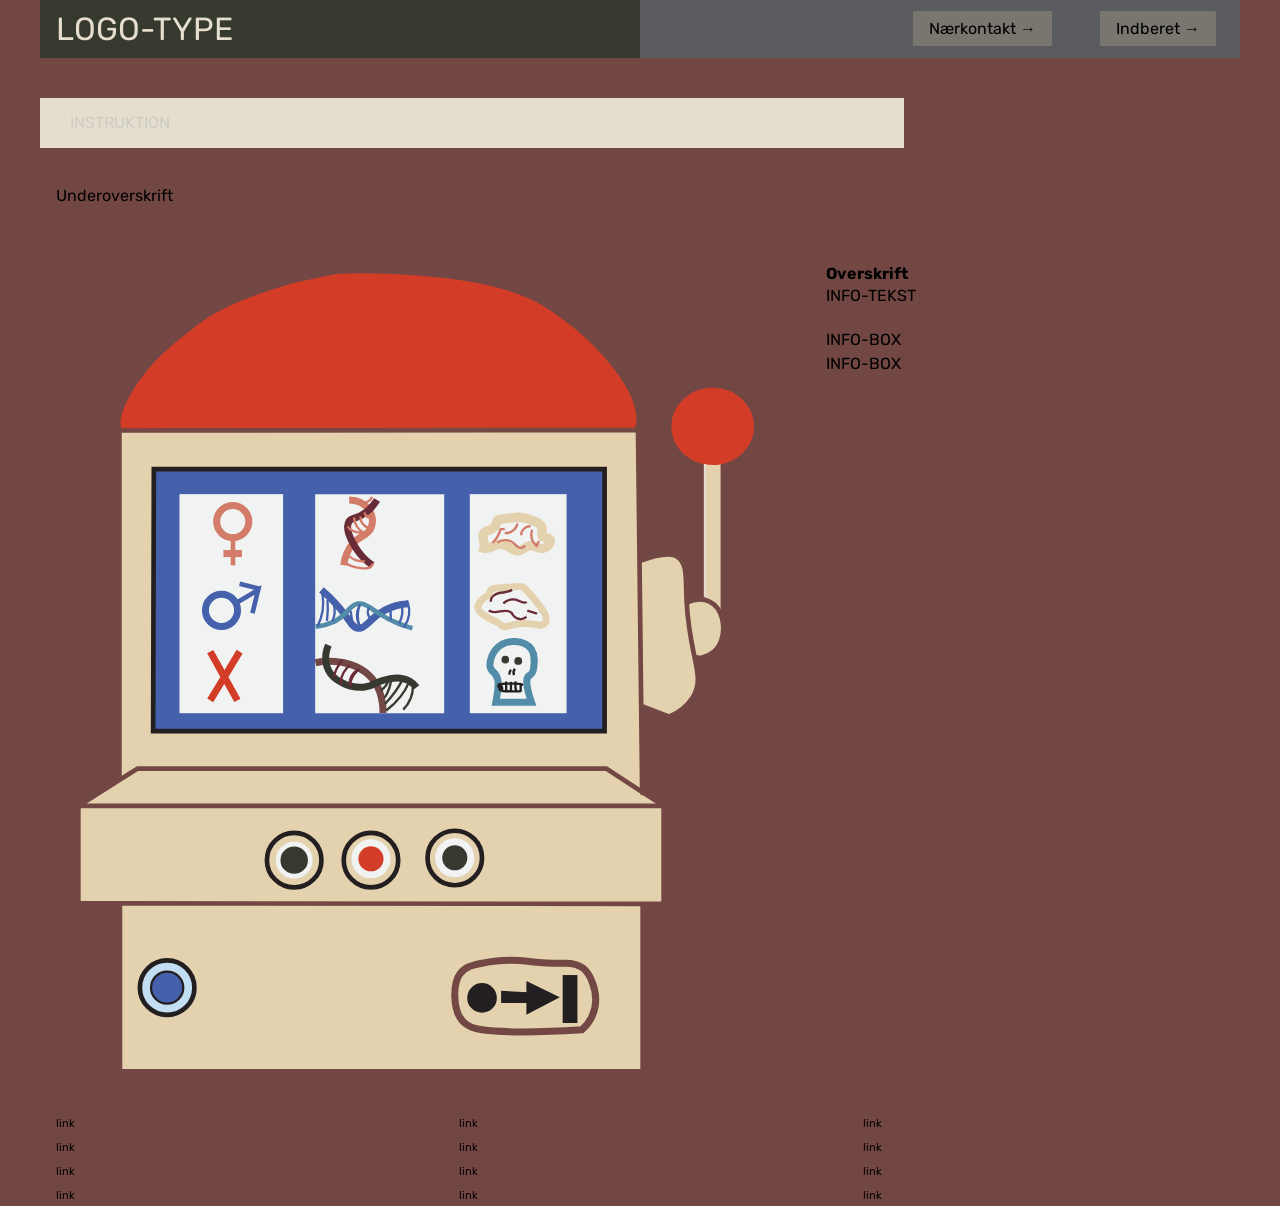
==== commit 8fd16a8f: "indsat ny illustration med hotspots" ====
--- a/instruction.html
+++ b/instruction.html
@@ -37,283 +37,274 @@
       <h1>INSTRUKTION</h1>
       <p>Underoverskrift</p>
       <section class="info-graphic">
-      <svg id="Layer_1" data-name="Layer 1" xmlns="http://www.w3.org/2000/svg" viewBox="0 0 290.56 347.02">
-        <defs>
-          <style>
-            .cls-1, .cls-2, .cls-3, .cls-4, .cls-5, .cls-6, .cls-7, .cls-8, .cls-9, .cls-10, .cls-11, .cls-12, .cls-13, .cls-14, .cls-15, .cls-16, .cls-17, .cls-18, .cls-19, .cls-20, .cls-21, .cls-22, .cls-23, .cls-24, .cls-25 {
-              stroke-miterlimit: 10;
-            }
-      
-            .cls-1, .cls-2, .cls-3, .cls-4, .cls-5, .cls-6, .cls-7, .cls-8, .cls-9, .cls-10, .cls-11, .cls-12, .cls-13, .cls-14, .cls-15, .cls-16, .cls-17, .cls-18, .cls-19, .cls-20, .cls-21, .cls-22, .cls-24, .cls-25 {
-              fill: none;
-            }
-      
-            .cls-1, .cls-3, .cls-9, .cls-10, .cls-18, .cls-21, .cls-23, .cls-25 {
-              stroke-width: 2px;
-            }
-      
-            .cls-1, .cls-12 {
-              stroke: #231f20;
-            }
-      
-            .cls-2, .cls-6, .cls-10 {
-              stroke: #36392f;
-            }
-      
-            .cls-3, .cls-4, .cls-8 {
-              stroke: #d27c69;
-            }
-      
-            .cls-26 {
-              fill: #f1f2f2;
-            }
-      
-            .cls-27 {
-              fill: #e4d2af;
-            }
-      
-            .cls-28 {
-              fill: #231f20;
-            }
-      
-            .cls-4, .cls-6, .cls-7, .cls-14, .cls-15, .cls-16, .cls-17, .cls-19, .cls-20 {
-              stroke-width: 3px;
-            }
-      
-            .cls-29 {
-              fill: #4561ac;
-            }
-      
-            .cls-5, .cls-9, .cls-14, .cls-23 {
-              stroke: #4561ac;
-            }
-      
-            .cls-30 {
-              fill: #c1def2;
-            }
-      
-            .cls-31 {
-              fill: #36392f;
-            }
-      
-            .cls-7, .cls-21 {
-              stroke: #528ca8;
-            }
-      
-            .cls-11, .cls-19, .cls-25 {
-              stroke: #724744;
-            }
-      
-            .cls-11, .cls-22 {
-              stroke-width: 4px;
-            }
-      
-            .cls-13, .cls-20 {
-              stroke: #692c36;
-            }
-      
-            .cls-15 {
-              stroke: #d33d27;
-            }
-      
-            .cls-16, .cls-18 {
-              stroke: #f1f2f2;
-            }
-      
-            .cls-17, .cls-22 {
-              stroke: #e4d2af;
-            }
-      
-            .cls-32, .cls-23 {
-              fill: #d33d27;
-            }
-      
-            .cls-24 {
-              stroke: #e5dcce;
-            }
-          </style>
-        </defs>
-        <g>
-          <g>
-            <path class="cls-32" d="M272.84,54.49c8.96,0,16.22,6.76,16.22,15.1,0,7.82-6.38,14.25-14.56,15.02-.55.05-1.1.08-1.66.08-1.12,0-2.21-.11-3.27-.31-7.38-1.4-12.95-7.49-12.95-14.79,0-8.34,7.27-15.1,16.22-15.1Z"/>
-            <path class="cls-27" d="M277.24,154.02c.54,4.05-.45,10.66-5.73,13.33-4.36,2.21-5.17,1.42-6.01,1.07l-.41.08c-1.19-5.6-2.79-12.86-3.36-23.3.37-.2,2.72-1.45,5.66-1.45,1.3,0,2.71.25,4.12.93,3.45,1.67,4.8,4.97,5.36,7.27.22.89.31,1.64.37,2.07Z"/>
-            <path class="cls-27" d="M277.24,85.69v66.2l-.37.06c-.56-2.3-1.91-5.6-5.36-7.27-1.41-.68-2.82-.93-4.12-.93l2.16-1.13v-56.93l.02-1.31c1.06.2,2.15.31,3.27.31.56,0,1.11-.03,1.66-.08l2.74,1.08Z"/>
-            <path class="cls-27" d="M265.09,168.5c1.6,7.52,2.46,12.07-.89,17.35-1.43,2.25-4.2,5.55-9.96,8.17-3.81-1.49-7.62-2.97-11.43-4.45h-.6s-.71-62.29-.71-62.29c3.86-1.42,12.52-4.54,16.42-1.71,4.2,3.05,3.22,8.8,3.81,19.63.57,10.44,2.17,17.7,3.36,23.3Z"/>
-            <path class="cls-27" d="M251.83,232.24v41.98h-8.99s-224-.19-224-.19H1v-41.79h250.83ZM174.01,254.56c0-6.45-5.23-11.68-11.68-11.68s-11.68,5.23-11.68,11.68,5.23,11.68,11.68,11.68,11.68-5.23,11.68-11.68ZM138.09,255.48c0-6.46-5.23-11.69-11.68-11.69s-11.68,5.23-11.68,11.69,5.23,11.68,11.68,11.68,11.68-5.23,11.68-11.68ZM105.19,255.48c0-6.46-5.23-11.69-11.69-11.69s-11.68,5.23-11.68,11.69,5.23,11.68,11.68,11.68,11.69-5.23,11.69-11.68Z"/>
-            <path class="cls-27" d="M251.83,232.24H1l17.75-11.18,7.66-4.82h200.83l15.39,10.01v.18c.02.31.04.23.05-.15l9.15,5.96Z"/>
-            <path class="cls-27" d="M242.84,274.22v71.8H18.84v-71.99l224,.18h0ZM221.21,322.3c3.04-6.76.51-13.27,0-14.58-.69-1.79-1.61-4.14-3.85-5.9-3.02-2.36-6.58-2.22-8.3-2.17-14.67.4-19.27-2.93-35.05,0-4.09.76-7.24,1.63-9.39,4.45-2.45,3.21-2.35,7.3-2.29,9.74.06,2.2.19,7.25,3.47,10.74,2.61,2.78,6.07,3.35,8.21,3.62,13.39,1.72,39.63.19,42.75,0,2.55-2.18,3.83-4.52,4.45-5.9ZM50.74,310.12c0-6.46-5.23-11.69-11.68-11.69s-11.68,5.23-11.68,11.69,5.23,11.68,11.68,11.68,11.68-5.23,11.68-11.68Z"/>
-            <path class="cls-27" d="M242.63,226.25l.05.03c-.01.38-.03.46-.05.15v-.18Z"/>
-            <path class="cls-27" d="M241.5,127.28l.71,62.3.42,36.67-15.39-10.01H26.41l-7.66,4.82-.15-.23V71.37l222.26-.2v1.04s.64,55.07.64,55.07ZM226.54,200.2v-112.26H33.36l-.3,112.26h193.48Z"/>
-            <path class="cls-29" d="M226.54,87.94v112.26H33.06l.3-112.26h193.18ZM211.73,194.02v-96.89h-44.45v96.89h44.45ZM159.28,194.02v-96.89h-58.28v96.89h58.28ZM90.25,194.02v-96.89h-47.41v96.89h47.41Z"/>
-            <rect class="cls-28" x="209.06" y="305.23" width="5.33" height="19.55"/>
-            <path class="cls-26" d="M211.73,97.13v96.89h-44.45v-96.89h44.45ZM200.32,121.83c1.68-.34,2.96-1.68,2.93-3.07-.02-.54-.28-1.15-.9-1.38-.53-.2-1.17-.08-1.72-.25-.19-.06-.35-.15-.48-.26-.44-.35-.61-.93-.58-1.46.04-.68.32-1.35.27-2.03-.15-1.95-2.79-3.06-5.06-3.79-1.54-.5-3.13-1.01-4.79-1.06-.3-.01-.59-.01-.88,0-.74.03-1.47.13-2.19.23-1.89.25-3.78.51-5.67.76-.16.03-.32.05-.46.12-.35.17-.38.56-.42.88-.11.87-.57,1.7-1.27,2.37-.42.39-.93.72-1.51.98-.78.34-1.67.53-2.3,1.01-2.17,1.64.34,4.6-.45,6.91,1.52.39,2.95-.38,4.43-1.03.49-.22.98-.42,1.49-.56.53-.16,1.08-.25,1.64-.21,2.66.16,4.27,2.94,6.93,2.9.68-.01,1.26-.2,1.79-.47,1.17-.6,2.11-1.56,3.44-1.69.9-.09,1.65.17,2.39.46,1.03.42,2.03.9,3.37.63ZM200.26,154.43c1-.54,1.4-1.79,1.24-2.9-.16-1.1-.77-2.08-1.39-3.01-2.21-3.3-4.74-6.39-7.55-9.21-.39-.39-.81-.79-1.33-.99-.57-.22-1.2-.18-1.81-.13l-9.81.75c-.52.04-1.09.09-1.5.42-.64.5-.67,1.44-1.1,2.13-.52.84-1.6,1.14-2.35,1.78-7.5,6.38,4.7,8.7,7.57,11.51.67.66,1.84.73,2.74.46,1.92-.57,3.9-1.03,6.07-1.17,2.2-.15,4.59.02,7.3.72.64.16,1.34-.05,1.92-.36ZM196.09,173.53c.35-2.65.75-5.78-.89-8.31-2.06-3.16-5.98-3.34-7.12-3.39-.8-.04-5.12-.24-8.17,3.39-.36.43-2.4,2.93-2.53,6.57s2.68,2.1,3.44,6.69c.09.52.12,1.13.1,1.79-.04,2.75-.81,6.34-1.01,7.59h15.29c-.43-1.24-1.64-4.92-1.95-7.73-.06-.6-.09-1.16-.05-1.65.23-3.25,2.41-1.27,2.89-4.95Z"/>
-            <polygon class="cls-28" points="206.23 314.24 193.52 320.92 193.52 316.19 182.68 316.19 182.68 312.02 193.52 312.57 193.52 308.12 206.23 314.24"/>
+        <svg id="Layer_1" data-name="Layer 1" xmlns="http://www.w3.org/2000/svg" viewBox="0 0 290.56 347.02">
+          <defs>
+            <style>
+              .cls-1, .cls-2, .cls-3, .cls-4, .cls-5, .cls-6, .cls-7, .cls-8, .cls-9, .cls-10, .cls-11, .cls-12, .cls-13, .cls-14, .cls-15, .cls-16, .cls-17, .cls-18, .cls-19, .cls-20, .cls-21, .cls-22, .cls-23, .cls-24 {
+                fill: none;
+                stroke-miterlimit: 10;
+              }
+        
+              .cls-1, .cls-2, .cls-4, .cls-7, .cls-12, .cls-14, .cls-16, .cls-17, .cls-24 {
+                stroke-width: 3px;
+              }
+        
+              .cls-1, .cls-15 {
+                stroke: #e4d2af;
+              }
+        
+              .cls-25 {
+                fill: #4561ac;
+              }
+        
+              .cls-2 {
+                stroke: #d33d27;
+              }
+        
+              .cls-3, .cls-5, .cls-24 {
+                stroke: #36392f;
+              }
+        
+              .cls-3, .cls-6, .cls-9, .cls-10, .cls-19, .cls-20, .cls-22 {
+                stroke-width: 2px;
+              }
+        
+              .cls-4, .cls-22 {
+                stroke: #f1f2f2;
+              }
+        
+              .cls-6, .cls-14, .cls-18 {
+                stroke: #724744;
+              }
+        
+              .cls-7, .cls-9, .cls-13 {
+                stroke: #d27c69;
+              }
+        
+              .cls-8 {
+                stroke: #e5dcce;
+              }
+        
+              .cls-26 {
+                fill: #f1f2f2;
+              }
+        
+              .cls-27 {
+                fill: #231f20;
+              }
+        
+              .cls-10, .cls-11, .cls-12 {
+                stroke: #4561ac;
+              }
+        
+              .cls-15, .cls-18 {
+                stroke-width: 4px;
+              }
+        
+              .cls-16, .cls-20 {
+                stroke: #528ca8;
+              }
+        
+              .cls-28 {
+                fill: #d33d27;
+              }
+        
+              .cls-17, .cls-23 {
+                stroke: #692c36;
+              }
+        
+              .cls-19, .cls-21 {
+                stroke: #231f20;
+              }
+        
+              .cls-29 {
+                fill: #36392f;
+              }
+        
+              .cls-30 {
+                fill: #c1def2;
+              }
+        
+              .cls-31 {
+                fill: #e4d2af;
+              }
+            </style>
+          </defs>
+          <g id="_Background_" data-name="&amp;lt;Background&amp;gt;">
+            <path class="cls-28" d="M272.84,54.49c8.96,0,16.22,6.76,16.22,15.1,0,7.82-6.38,14.25-14.56,15.02-.55.05-1.1.08-1.66.08-1.12,0-2.21-.11-3.27-.31-7.38-1.4-12.95-7.49-12.95-14.79,0-8.34,7.27-15.1,16.22-15.1Z"/>
+            <path class="cls-31" d="M277.24,154.02c.54,4.05-.45,10.66-5.73,13.33-4.36,2.21-5.17,1.42-6.01,1.07l-.41.08c-1.19-5.6-2.79-12.86-3.36-23.3.37-.2,2.72-1.45,5.66-1.45,1.3,0,2.71.25,4.12.93,3.45,1.67,4.8,4.97,5.36,7.27.22.89.31,1.64.37,2.07h0Z"/>
+            <path class="cls-31" d="M277.24,85.69v66.2l-.37.06c-.56-2.3-1.91-5.6-5.36-7.27-1.41-.68-2.82-.93-4.12-.93l2.16-1.13v-56.93l.02-1.31c1.06.2,2.15.31,3.27.31.56,0,1.11-.03,1.66-.08,0,0,2.74,1.08,2.74,1.08Z"/>
+            <path class="cls-31" d="M265.09,168.5c1.6,7.52,2.46,12.07-.89,17.35-1.43,2.25-4.2,5.55-9.96,8.17-3.81-1.49-7.62-2.97-11.43-4.45h-.6l-.71-62.29c3.86-1.42,12.52-4.54,16.42-1.71,4.2,3.05,3.22,8.8,3.81,19.63.57,10.44,2.17,17.7,3.36,23.3h0Z"/>
+            <path class="cls-31" d="M251.83,232.24v41.98h-8.99l-224-.19H1v-41.79h250.83ZM174.01,254.56c0-6.45-5.23-11.68-11.68-11.68s-11.68,5.23-11.68,11.68,5.23,11.68,11.68,11.68,11.68-5.23,11.68-11.68h0ZM138.09,255.48c0-6.46-5.23-11.69-11.68-11.69s-11.68,5.23-11.68,11.69,5.23,11.68,11.68,11.68,11.68-5.23,11.68-11.68h0ZM105.19,255.48c0-6.46-5.23-11.69-11.69-11.69s-11.68,5.23-11.68,11.69,5.23,11.68,11.68,11.68,11.69-5.23,11.69-11.68h0Z"/>
+            <path class="cls-31" d="M251.83,232.24H1l17.75-11.18,7.66-4.82h200.83l15.39,10.01v.18c.02.31.04.23.05-.15l9.15,5.96h0Z"/>
+            <path class="cls-31" d="M242.84,274.22v71.8H18.84v-71.99l224,.18h0ZM221.21,322.3c3.04-6.76.51-13.27,0-14.58-.69-1.79-1.61-4.14-3.85-5.9-3.02-2.36-6.58-2.22-8.3-2.17-14.67.4-19.27-2.93-35.05,0-4.09.76-7.24,1.63-9.39,4.45-2.45,3.21-2.35,7.3-2.29,9.74.06,2.2.19,7.25,3.47,10.74,2.61,2.78,6.07,3.35,8.21,3.62,13.39,1.72,39.63.19,42.75,0,2.55-2.18,3.83-4.52,4.45-5.9ZM50.74,310.12c0-6.46-5.23-11.69-11.68-11.69s-11.68,5.23-11.68,11.69,5.23,11.68,11.68,11.68,11.68-5.23,11.68-11.68Z"/>
+            <path class="cls-31" d="M242.63,226.25l.05.03c0,.38-.03.46-.05.15v-.18Z"/>
+            <path class="cls-31" d="M241.5,127.28l.71,62.3.42,36.67-15.39-10.01H26.41l-7.66,4.82-.15-.23V71.37l222.26-.2v1.04s.64,55.07.64,55.07ZM226.54,200.2v-112.26H33.36l-.3,112.26h193.48Z"/>
+            <path class="cls-25" d="M226.54,87.94v112.26H33.06l.3-112.26s193.18,0,193.18,0ZM211.73,194.02v-96.89h-44.45v96.89h44.45ZM159.28,194.02v-96.89h-58.28v96.89h58.28ZM90.25,194.02v-96.89h-47.41v96.89h47.41Z"/>
+            <rect class="cls-27" x="209.06" y="305.23" width="5.33" height="19.55"/>
+            <path class="cls-26" d="M211.73,97.13v96.89h-44.45v-96.89s44.45,0,44.45,0ZM200.32,121.83c1.68-.34,2.96-1.68,2.93-3.07-.02-.54-.28-1.15-.9-1.38-.53-.2-1.17-.08-1.72-.25-.19-.06-.35-.15-.48-.26-.44-.35-.61-.93-.58-1.46.04-.68.32-1.35.27-2.03-.15-1.95-2.79-3.06-5.06-3.79-1.54-.5-3.13-1.01-4.79-1.06-.3-.01-.59-.01-.88,0-.74.03-1.47.13-2.19.23-1.89.25-3.78.51-5.67.76-.16.03-.32.05-.46.12-.35.17-.38.56-.42.88-.11.87-.57,1.7-1.27,2.37-.42.39-.93.72-1.51.98-.78.34-1.67.53-2.3,1.01-2.17,1.64.34,4.6-.45,6.91,1.52.39,2.95-.38,4.43-1.03.49-.22.98-.42,1.49-.56.53-.16,1.08-.25,1.64-.21,2.66.16,4.27,2.94,6.93,2.9.68-.01,1.26-.2,1.79-.47,1.17-.6,2.11-1.56,3.44-1.69.9-.09,1.65.17,2.39.46,1.03.42,2.03.9,3.37.63h0ZM200.26,154.43c1-.54,1.4-1.79,1.24-2.9-.16-1.1-.77-2.08-1.39-3.01-2.21-3.3-4.74-6.39-7.55-9.21-.39-.39-.81-.79-1.33-.99-.57-.22-1.2-.18-1.81-.13l-9.81.75c-.52.04-1.09.09-1.5.42-.64.5-.67,1.44-1.1,2.13-.52.84-1.6,1.14-2.35,1.78-7.5,6.38,4.7,8.7,7.57,11.51.67.66,1.84.73,2.74.46,1.92-.57,3.9-1.03,6.07-1.17,2.2-.15,4.59.02,7.3.72.64.16,1.34-.05,1.92-.36h0ZM196.09,173.53c.35-2.65.75-5.78-.89-8.31-2.06-3.16-5.98-3.34-7.12-3.39-.8-.04-5.12-.24-8.17,3.39-.36.43-2.4,2.93-2.53,6.57s2.68,2.1,3.44,6.69c.09.52.12,1.13.1,1.79-.04,2.75-.81,6.34-1.01,7.59h15.29c-.43-1.24-1.64-4.92-1.95-7.73-.06-.6-.09-1.16-.05-1.65.23-3.25,2.41-1.27,2.89-4.95h0Z"/>
+            <polygon class="cls-27" points="206.23 314.24 193.52 320.92 193.52 316.19 182.68 316.19 182.68 312.02 193.52 312.57 193.52 308.12 206.23 314.24"/>
             <path class="cls-26" d="M197.37,120.9l1.02-2.22,1.76-1.81c.13.11.29.2.48.26.55.17,1.19.05,1.72.25.62.23.88.84.9,1.38.03,1.39-1.25,2.73-2.93,3.07-1.34.27-2.34-.21-3.37-.63l.34-.37s.05.05.08.07Z"/>
-            <path class="cls-26" d="M198.34,154.79c-2.71-.7-5.1-.87-7.3-.72l-.14-1.91c.78-.07,1.54-.36,2.13-.88l.37-2.7c1.39.42,2.77.84,4.16,1.25l2.55-1.31c.62.93,1.23,1.91,1.39,3.01.16,1.11-.24,2.36-1.24,2.9-.58.31-1.28.52-1.92.36Z"/>
-            <path class="cls-26" d="M194.56,120.74c-1.33.13-2.27,1.09-3.44,1.69l-.15-.81c-.39.07-.8.03-1.17-.13-.76-.32-1.27-1.04-1.87-1.61-1.94-1.85-5.24-2.06-7.4-.46l.23.79c-.51.14-1,.34-1.49.56l-.75-1.29c1.66-1.58,2.87-3.63,3.45-5.85.59-.02,1.17-.04,1.76-.06l1.58,1.61c1.82-.49,3.39-1.96,3.88-3.8l-.08-2.84c.29-.02.58-.02.88,0,1.66.05,3.25.56,4.79,1.06,2.27.73,4.91,1.84,5.06,3.79.05.68-.23,1.35-.27,2.03-.03.53.14,1.11.58,1.46l-1.76,1.81-1.02,2.22s-.06-.05-.08-.07l-.34.37c-.74-.29-1.49-.55-2.39-.46Z"/>
-            <circle class="cls-31" cx="189.52" cy="170.09" r=".67"/>
-            <path class="cls-26" d="M188.69,183.15c-.34-1.09-.47-2.2-.38-3.3,1.94.08,3.35.26,2.73.53-.11.04-.26.09-.48.14v2.48c0,.24-.72.17-1.22.16-.22,0-.43,0-.65,0Z"/>
-            <path class="cls-26" d="M189.11,108.54l.08,2.84c-.49,1.84-2.06,3.31-3.88,3.8l-1.58-1.61c-.59.02-1.17.04-1.76.06l-2.87-.73c.7-.67,1.16-1.5,1.27-2.37.04-.32.07-.71.42-.88.14-.07.3-.09.46-.12,1.89-.25,3.78-.51,5.67-.76.72-.1,1.45-.2,2.19-.23Z"/>
-            <path class="cls-26" d="M186.4,183.03v-3.22c.66,0,1.31.02,1.91.04-.09,1.1.04,2.21.38,3.3-.76-.01-1.53-.02-2.29-.03v-.09Z"/>
-            <path class="cls-26" d="M186.4,183.03v.09c-.69-.01-1.37-.02-2.06-.03v-3.25c.66-.02,1.36-.03,2.06-.03v3.22Z"/>
-            <circle class="cls-31" cx="183.98" cy="169.56" r="1.14"/>
-            <path class="cls-27" d="M209.06,305.23v19.55h5.33v-19.55h-5.33ZM174.01,320.36c3.23,0,5.85-2.61,5.85-5.84s-2.62-5.84-5.85-5.84-5.84,2.62-5.84,5.84,2.62,5.84,5.84,5.84ZM182.68,312.02v4.17h10.84v4.73l12.71-6.68-12.71-6.12v4.45l-10.84-.55ZM221.21,307.72c.51,1.31,3.04,7.82,0,14.58-.62,1.38-1.9,3.72-4.45,5.9-3.12.19-29.36,1.72-42.75,0-2.14-.27-5.6-.84-8.21-3.62-3.28-3.49-3.41-8.54-3.47-10.74-.06-2.44-.16-6.53,2.29-9.74,2.15-2.82,5.3-3.69,9.39-4.45,15.78-2.93,20.38.4,35.05,0,1.72-.05,5.28-.19,8.3,2.17,2.24,1.76,3.16,4.11,3.85,5.9Z"/>
-            <path class="cls-26" d="M186.4,179.81c-.7,0-1.4.01-2.06.03-1.79.06-3.24.2-3.31.45l-.02-.02h-.09c.02-.66,0-1.27-.1-1.79-.76-4.59-3.57-3.05-3.44-6.69s2.17-6.14,2.53-6.57c3.05-3.63,7.37-3.43,8.17-3.39,1.14.05,5.06.23,7.12,3.39,1.64,2.53,1.24,5.66.89,8.31-.48,3.68-2.66,1.7-2.89,4.95-.04.49-.01,1.05.05,1.65l-2.21.25c.62-.27-.79-.45-2.73-.53-.6-.02-1.25-.04-1.91-.04ZM188.85,170.09c0,.37.3.67.67.67s.67-.3.67-.67-.3-.67-.67-.67-.67.3-.67.67ZM185.12,169.56c0-.63-.51-1.14-1.14-1.14s-1.14.51-1.14,1.14.51,1.14,1.14,1.14,1.14-.51,1.14-1.14Z"/>
-            <path class="cls-26" d="M180.53,119.42c2.16-1.6,5.46-1.39,7.4.46.6.57,1.11,1.29,1.87,1.61.37.16.78.2,1.17.13l.15.81c-.53.27-1.11.46-1.79.47-2.66.04-4.27-2.74-6.93-2.9-.56-.04-1.11.05-1.64.21l-.23-.79Z"/>
+            <path class="cls-26" d="M198.34,154.79c-2.71-.7-5.1-.87-7.3-.72l-.14-1.91c.78-.07,1.54-.36,2.13-.88l.37-2.7c1.39.42,2.77.84,4.16,1.25l2.55-1.31c.62.93,1.23,1.91,1.39,3.01.16,1.11-.24,2.36-1.24,2.9-.58.31-1.28.52-1.92.36h0Z"/>
+            <path class="cls-26" d="M194.56,120.74c-1.33.13-2.27,1.09-3.44,1.69l-.15-.81c-.39.07-.8.03-1.17-.13-.76-.32-1.27-1.04-1.87-1.61-1.94-1.85-5.24-2.06-7.4-.46l.23.79c-.51.14-1,.34-1.49.56l-.75-1.29c1.66-1.58,2.87-3.63,3.45-5.85.59-.02,1.17-.04,1.76-.06l1.58,1.61c1.82-.49,3.39-1.96,3.88-3.8l-.08-2.84c.29-.02.58-.02.88,0,1.66.05,3.25.56,4.79,1.06,2.27.73,4.91,1.84,5.06,3.79.05.68-.23,1.35-.27,2.03-.03.53.14,1.11.58,1.46l-1.76,1.81-1.02,2.22s-.06-.05-.08-.07l-.34.37c-.74-.29-1.49-.55-2.39-.46h0Z"/>
+            <circle class="cls-29" cx="189.52" cy="170.09" r=".67"/>
+            <path class="cls-26" d="M188.69,183.15c-.34-1.09-.47-2.2-.38-3.3,1.94.08,3.35.26,2.73.53-.11.04-.26.09-.48.14v2.48c0,.24-.72.17-1.22.16h-.65Z"/>
+            <path class="cls-26" d="M189.11,108.54l.08,2.84c-.49,1.84-2.06,3.31-3.88,3.8l-1.58-1.61c-.59.02-1.17.04-1.76.06l-2.87-.73c.7-.67,1.16-1.5,1.27-2.37.04-.32.07-.71.42-.88.14-.07.3-.09.46-.12,1.89-.25,3.78-.51,5.67-.76.72-.1,1.45-.2,2.19-.23h0Z"/>
+            <path class="cls-26" d="M186.4,183.03v-3.22c.66,0,1.31.02,1.91.04-.09,1.1.04,2.21.38,3.3-.76,0-1.53-.02-2.29-.03v-.09h0Z"/>
+            <path class="cls-26" d="M186.4,183.03v.09c-.69,0-1.37-.02-2.06-.03v-3.25c.66-.02,1.36-.03,2.06-.03v3.22Z"/>
+            <circle class="cls-29" cx="183.98" cy="169.56" r="1.14"/>
+            <path class="cls-31" d="M209.06,305.23v19.55h5.33v-19.55h-5.33ZM174.01,320.36c3.23,0,5.85-2.61,5.85-5.84s-2.62-5.84-5.85-5.84-5.84,2.62-5.84,5.84,2.62,5.84,5.84,5.84ZM182.68,312.02v4.17h10.84v4.73l12.71-6.68-12.71-6.12v4.45l-10.84-.55h0ZM221.21,307.72c.51,1.31,3.04,7.82,0,14.58-.62,1.38-1.9,3.72-4.45,5.9-3.12.19-29.36,1.72-42.75,0-2.14-.27-5.6-.84-8.21-3.62-3.28-3.49-3.41-8.54-3.47-10.74-.06-2.44-.16-6.53,2.29-9.74,2.15-2.82,5.3-3.69,9.39-4.45,15.78-2.93,20.38.4,35.05,0,1.72-.05,5.28-.19,8.3,2.17,2.24,1.76,3.16,4.11,3.85,5.9Z"/>
+            <path class="cls-26" d="M186.4,179.81c-.7,0-1.4,0-2.06.03-1.79.06-3.24.2-3.31.45l-.02-.02h-.09c.02-.66,0-1.27-.1-1.79-.76-4.59-3.57-3.05-3.44-6.69s2.17-6.14,2.53-6.57c3.05-3.63,7.37-3.43,8.17-3.39,1.14.05,5.06.23,7.12,3.39,1.64,2.53,1.24,5.66.89,8.31-.48,3.68-2.66,1.7-2.89,4.95-.04.49,0,1.05.05,1.65l-2.21.25c.62-.27-.79-.45-2.73-.53-.6-.02-1.25-.04-1.91-.04h0ZM188.85,170.09c0,.37.3.67.67.67s.67-.3.67-.67-.3-.67-.67-.67-.67.3-.67.67ZM185.12,169.56c0-.63-.51-1.14-1.14-1.14s-1.14.51-1.14,1.14.51,1.14,1.14,1.14,1.14-.51,1.14-1.14Z"/>
+            <path class="cls-26" d="M180.53,119.42c2.16-1.6,5.46-1.39,7.4.46.6.57,1.11,1.29,1.87,1.61.37.16.78.2,1.17.13l.15.81c-.53.27-1.11.46-1.79.47-2.66.04-4.27-2.74-6.93-2.9-.56-.04-1.11.05-1.64.21,0,0-.23-.79-.23-.79Z"/>
             <path class="cls-26" d="M181.97,113.63c-.58,2.22-1.79,4.27-3.45,5.85l.75,1.29c-1.48.65-2.91,1.42-4.43,1.03.79-2.31-1.72-5.27.45-6.91.63-.48,1.52-.67,2.3-1.01.58-.26,1.09-.59,1.51-.98l2.87.73Z"/>
-            <path class="cls-26" d="M179.61,138.94l9.81-.75c.61-.05,1.24-.09,1.81.13.52.2.94.6,1.33.99,2.81,2.82,5.34,5.91,7.55,9.21l-2.55,1.31c-1.39-.41-2.77-.83-4.16-1.25l-.37,2.7c-.59.52-1.35.81-2.13.88l.14,1.91c-2.17.14-4.15.6-6.07,1.17-.9.27-2.07.2-2.74-.46-2.87-2.81-15.07-5.13-7.57-11.51.75-.64,1.83-.94,2.35-1.78.43-.69.46-1.63,1.1-2.13.41-.33.98-.38,1.5-.42Z"/>
+            <path class="cls-26" d="M179.61,138.94l9.81-.75c.61-.05,1.24-.09,1.81.13.52.2.94.6,1.33.99,2.81,2.82,5.34,5.91,7.55,9.21l-2.55,1.31c-1.39-.41-2.77-.83-4.16-1.25l-.37,2.7c-.59.52-1.35.81-2.13.88l.14,1.91c-2.17.14-4.15.6-6.07,1.17-.9.27-2.07.2-2.74-.46-2.87-2.81-15.07-5.13-7.57-11.51.75-.64,1.83-.94,2.35-1.78.43-.69.46-1.63,1.1-2.13.41-.33.98-.38,1.5-.42h0Z"/>
             <path class="cls-26" d="M181.03,180.29c.1.08.19.16.27.24-.22-.09-.3-.17-.27-.24Z"/>
-            <path class="cls-26" d="M179.91,187.86c.2-1.25.97-4.84,1.01-7.59h.09l.02.02c-.03.07.05.15.27.24-.08-.08-.17-.16-.27-.24.07-.25,1.52-.39,3.31-.45v3.25c.69.01,1.37.02,2.06.03.76,0,1.53.02,2.29.03.22,0,.43,0,.65,0,.5.01,1.22.08,1.22-.16v-2.48c.22-.05.37-.1.48-.14l2.21-.25c.31,2.81,1.52,6.49,1.95,7.73h-15.29Z"/>
-            <path class="cls-28" d="M179.86,314.52c0,3.23-2.62,5.84-5.85,5.84s-5.84-2.61-5.84-5.84,2.62-5.84,5.84-5.84,5.85,2.62,5.85,5.84Z"/>
-            <path class="cls-27" d="M162.33,242.88c6.45,0,11.68,5.23,11.68,11.68s-5.23,11.68-11.68,11.68-11.68-5.23-11.68-11.68,5.23-11.68,11.68-11.68ZM169.22,254.48c0-3.81-3.08-6.89-6.89-6.89s-6.89,3.08-6.89,6.89,3.09,6.88,6.89,6.88,6.89-3.08,6.89-6.88Z"/>
-            <path class="cls-31" d="M162.33,247.59c3.81,0,6.89,3.08,6.89,6.89s-3.08,6.88-6.89,6.88-6.89-3.08-6.89-6.88,3.09-6.89,6.89-6.89Z"/>
-            <path class="cls-26" d="M142.32,145.57c.94,3.17.41,6.76-1.42,9.53-.78-.27-1.62-.58-2.5-.94l.05-.11c1.39-2.43,1.78-5.41,1.07-8.11,1-.18,1.94-.29,2.8-.37Z"/>
-            <path class="cls-26" d="M142.83,178.88c-1.75,4.57-5.16,8.87-9.87,12.45l-1.41.02c-.01-.7-.04-1.62-.17-2.69l1.01-.11c2.97-3.05,5.5-6.5,7.49-10.22.1-.18.13-.43.11-.66.77.16,1.55.41,2.33.79.2.1.39.2.57.31l-.06.11Z"/>
-            <path class="cls-26" d="M139.52,145.94c.71,2.7.32,5.68-1.07,8.11l-.05.11c-1.11-.45-2.31-.97-3.55-1.58.15-1.48.07-2.02-.01-2.56v-2.67l-.04-.09c1.64-.63,3.24-1.05,4.72-1.32Z"/>
-            <path class="cls-27" d="M126.41,243.79c6.45,0,11.68,5.23,11.68,11.69s-5.23,11.68-11.68,11.68-11.68-5.23-11.68-11.68,5.23-11.69,11.68-11.69ZM133.3,254.9c0-3.8-3.08-6.88-6.89-6.88s-6.89,3.08-6.89,6.88,3.09,6.89,6.89,6.89,6.89-3.08,6.89-6.89Z"/>
-            <path class="cls-26" d="M134.84,150.02c.08.54.16,1.08.01,2.56h-.01v-2.56Z"/>
-            <path class="cls-26" d="M134.85,152.58s-.01.07-.01.1v-.1h.01Z"/>
+            <path class="cls-26" d="M179.91,187.86c.2-1.25.97-4.84,1.01-7.59h.09l.02.02c-.03.07.05.15.27.24-.08-.08-.17-.16-.27-.24.07-.25,1.52-.39,3.31-.45v3.25c.69,0,1.37.02,2.06.03.76,0,1.53.02,2.29.03h.65c.5,0,1.22.08,1.22-.16v-2.48c.22-.05.37-.1.48-.14l2.21-.25c.31,2.81,1.52,6.49,1.95,7.73h-15.29,0Z"/>
+            <path class="cls-27" d="M179.86,314.52c0,3.23-2.62,5.84-5.85,5.84s-5.84-2.61-5.84-5.84,2.62-5.84,5.84-5.84,5.85,2.62,5.85,5.84Z"/>
+            <path class="cls-31" d="M162.33,242.88c6.45,0,11.68,5.23,11.68,11.68s-5.23,11.68-11.68,11.68-11.68-5.23-11.68-11.68,5.23-11.68,11.68-11.68h0ZM169.22,254.48c0-3.81-3.08-6.89-6.89-6.89s-6.89,3.08-6.89,6.89,3.09,6.88,6.89,6.88,6.89-3.08,6.89-6.88h0Z"/>
+            <path class="cls-29" d="M162.33,247.59c3.81,0,6.89,3.08,6.89,6.89s-3.08,6.88-6.89,6.88-6.89-3.08-6.89-6.88,3.09-6.89,6.89-6.89h0Z"/>
+            <path class="cls-26" d="M142.32,145.57c.94,3.17.41,6.76-1.42,9.53-.78-.27-1.62-.58-2.5-.94l.05-.11c1.39-2.43,1.78-5.41,1.07-8.11,1-.18,1.94-.29,2.8-.37h0Z"/>
+            <path class="cls-26" d="M142.83,178.88c-1.75,4.57-5.16,8.87-9.87,12.45l-1.41.02c0-.7-.04-1.62-.17-2.69l1.01-.11c2.97-3.05,5.5-6.5,7.49-10.22.1-.18.13-.43.11-.66.77.16,1.55.41,2.33.79.2.1.39.2.57.31l-.06.11h0Z"/>
+            <path class="cls-26" d="M139.52,145.94c.71,2.7.32,5.68-1.07,8.11l-.05.11c-1.11-.45-2.31-.97-3.55-1.58.15-1.48.07-2.02,0-2.56v-2.67l-.04-.09c1.64-.63,3.24-1.05,4.72-1.32Z"/>
+            <path class="cls-31" d="M126.41,243.79c6.45,0,11.68,5.23,11.68,11.69s-5.23,11.68-11.68,11.68-11.68-5.23-11.68-11.68,5.23-11.69,11.68-11.69h0ZM133.3,254.9c0-3.8-3.08-6.88-6.89-6.88s-6.89,3.08-6.89,6.88,3.09,6.89,6.89,6.89,6.89-3.08,6.89-6.89h0Z"/>
+            <path class="cls-26" d="M134.84,150.02c.08.54.16,1.08,0,2.56h0v-2.56Z"/>
+            <path class="cls-26" d="M134.85,152.58s0,.07,0,.1v-.1h0Z"/>
             <path class="cls-26" d="M134.84,147.35v2.67c-.08-.56-.16-1.12,0-2.67Z"/>
             <path class="cls-26" d="M134.84,147.35c-.16,1.55-.08,2.11,0,2.67v2.56c-.51-.25-1.02-.51-1.54-.79-1.29-.68-2.4-1.34-3.38-1.95.07-.06.15-.11.22-.16,1.55-1.04,3.12-1.83,4.66-2.42l.04.09Z"/>
-            <path class="cls-26" d="M133.3,178.02c.24-.05.48-.1.73-.14-.36,1.85-1.56,3.6-3.36,4.9l-.65.25c-.42-1.09-.96-2.21-1.63-3.3,1.12-.59,2.45-1.21,4.91-1.71Z"/>
-            <path class="cls-26" d="M139.99,177.67c.02.23-.01.48-.11.66-1.99,3.72-4.52,7.17-7.49,10.22l-1.01.11c-.19-1.63-.58-3.59-1.36-5.63l.65-.25c1.8-1.3,3-3.05,3.36-4.9.36-.07.73-.14,1.11-.2,1.51-.24,3.16-.36,4.85-.01Z"/>
-            <path class="cls-32" d="M126.41,248.02c3.81,0,6.89,3.08,6.89,6.88s-3.08,6.89-6.89,6.89-6.89-3.08-6.89-6.89,3.09-6.88,6.89-6.88Z"/>
-            <path class="cls-26" d="M110.37,176.97c1.02.98,2.11,1.67,3.05,2.17.49.27.94.48,1.31.66.52.25,1.52.69,2.87,1.05.02.08.04.15.07.22-.02-.07-.04-.14-.05-.21,1.62.43,3.73.74,6.13.46,2.29-.27,3.32-.89,4.64-1.59.67,1.09,1.21,2.21,1.63,3.3.78,2.04,1.17,4,1.36,5.63.13,1.07.16,1.99.17,2.69,0,.46-.01.83-.02,1.07v1.6h-30.53v-23.12h1.66c1.1-.25,2.61-.52,4.42-.63.12,1.2.45,2.48,1.09,3.75.61,1.2,1.38,2.17,2.2,2.95Z"/>
-            <path class="cls-26" d="M128.39,179.73c-1.32.7-2.35,1.32-4.64,1.59-2.4.28-4.51-.03-6.13-.46-.41-2.15,1.86-6.32,3.83-7.06l.23-.42c1.31.72,2.64,1.65,3.89,2.86,1.14,1.1,2.06,2.28,2.82,3.49Z"/>
-            <path class="cls-26" d="M129.92,149.84c-1.29.89-2.34,1.81-3.26,2.67l-.34-.62c-1.35-1.01-1.71-3.11-.77-4.51l.32-.25c1.1.73,2.38,1.65,4.05,2.71Z"/>
+            <path class="cls-26" d="M133.3,178.02c.24-.05.48-.1.73-.14-.36,1.85-1.56,3.6-3.36,4.9l-.65.25c-.42-1.09-.96-2.21-1.63-3.3,1.12-.59,2.45-1.21,4.91-1.71h0Z"/>
+            <path class="cls-26" d="M139.99,177.67c.02.23,0,.48-.11.66-1.99,3.72-4.52,7.17-7.49,10.22l-1.01.11c-.19-1.63-.58-3.59-1.36-5.63l.65-.25c1.8-1.3,3-3.05,3.36-4.9.36-.07.73-.14,1.11-.2,1.51-.24,3.16-.36,4.85,0h0Z"/>
+            <path class="cls-28" d="M126.41,248.02c3.81,0,6.89,3.08,6.89,6.88s-3.08,6.89-6.89,6.89-6.89-3.08-6.89-6.89,3.09-6.88,6.89-6.88Z"/>
+            <path class="cls-26" d="M110.37,176.97c1.02.98,2.11,1.67,3.05,2.17.49.27.94.48,1.31.66.52.25,1.52.69,2.87,1.05.02.08.04.15.07.22-.02-.07-.04-.14-.05-.21,1.62.43,3.73.74,6.13.46,2.29-.27,3.32-.89,4.64-1.59.67,1.09,1.21,2.21,1.63,3.3.78,2.04,1.17,4,1.36,5.63.13,1.07.16,1.99.17,2.69,0,.46,0,.83-.02,1.07v1.6h-30.53v-23.12h1.66c1.1-.25,2.61-.52,4.42-.63.12,1.2.45,2.48,1.09,3.75.61,1.2,1.38,2.17,2.2,2.95h0Z"/>
+            <path class="cls-26" d="M128.39,179.73c-1.32.7-2.35,1.32-4.64,1.59-2.4.28-4.51-.03-6.13-.46-.41-2.15,1.86-6.32,3.83-7.06l.23-.42c1.31.72,2.64,1.65,3.89,2.86,1.14,1.1,2.06,2.28,2.82,3.49h0Z"/>
+            <path class="cls-26" d="M129.92,149.84c-1.29.89-2.34,1.81-3.26,2.67l-.34-.62c-1.35-1.01-1.71-3.11-.77-4.51l.32-.25c1.1.73,2.38,1.65,4.05,2.71h0Z"/>
             <path class="cls-26" d="M121.93,108.24l-.15-.31c.09-.05.18-.09.28-.14.6-.3,1.16-.63,1.68-1,.67-.44,1.28-.93,1.83-1.44.35.48.62,1,.84,1.55.18.46,1.28,3.34,0,6.23-.08.19-.17.37-.27.54l-.63-.55c-2.18-.43-3.82-2.68-3.58-4.88Z"/>
-            <path class="cls-26" d="M125.55,147.38c-.94,1.4-.58,3.5.77,4.51l.34.62c-1.82,1.71-3.09,3.14-4.62,3.5-.12-.17-.22-.35-.31-.53-.02-.01-.02-.02-.02-.03-1.24-2.54-1.31-6.69-.2-9.09.08-.16.15-.32.24-.46v-.4c1.41.02,2.6.64,4.12,1.63l-.32.25Z"/>
-            <path class="cls-26" d="M115.08,127.25c1.4,2.35,4.81,2.95,7.67,3.17.92.07,1.87.13,2.75-.17.6-.21,1.15-.64,1.43-1.19-.97-.68-2.24-1.67-3.57-3.03-.82-.83-1.67-1.81-2.48-2.93-.23-.31-1.19-1.65-2.16-3.4.27-.3.54-.56.8-.8,1.55-1.4,3.11-2.09,4.42-2.96.87-.58,1.63-1.25,2.2-2.27.1-.17.19-.35.27-.54,1.28-2.89.18-5.77,0-6.23-.22-.55-.49-1.07-.84-1.55-.55.51-1.16,1-1.83,1.44-.52.37-1.08.7-1.68,1-.1.05-.19.09-.28.14-1.07.51-1.91.76-2.59.97-.92.29-1.56.53-2.1,1.29-.47.66-.69,1.47-.71,2.34-.06,2.27,1.16,5.03,2.34,7.17-.99,1.08-2,2.57-2.8,4.67-.32.85-.61,1.81-.84,2.88ZM139.99,177.67c-1.69-.35-3.34-.23-4.85.01-.38.06-.75.13-1.11.2-.25.04-.49.09-.73.14-2.46.5-3.79,1.12-4.91,1.71-.76-1.21-1.68-2.39-2.82-3.49-1.25-1.21-2.58-2.14-3.89-2.86-1.48-.82-2.94-1.37-4.21-1.76-1.07-.33-2.01-.55-2.74-.72-.46-.11-.92-.2-1.37-.28-2.33-.4-4.46-.46-6.28-.35-1.81.11-3.32.38-4.42.63h-1.66v-73.77h58.28v96.89h-27.75v-1.6c.01-.24.02-.61.02-1.07l1.41-.02c4.71-3.58,8.12-7.88,9.87-12.45l.06-.11c-.18-.11-.37-.21-.57-.31-.78-.38-1.56-.63-2.33-.79ZM103.51,155.27c1.75-.17,4.09-.63,6.57-1.78.25-.11.51-.23.76-.36,1.86-.96,3.17-2.02,4.2-3.03,1.31,1.75,2.21,3.14,3.03,4.15.89,1.08,1.69,1.71,2.81,1.84.4.05.78.02,1.14-.07.14.22.29.42.45.6-.15-.2-.3-.4-.43-.61,1.53-.36,2.8-1.79,4.62-3.5.92-.86,1.97-1.78,3.26-2.67.98.61,2.09,1.27,3.38,1.95.52.28,1.03.54,1.54.79v.1s.01-.07.01-.1c1.24.61,2.44,1.13,3.55,1.58.88.36,1.72.67,2.5.94,1.83-2.77,2.36-6.36,1.42-9.53-.86.08-1.8.19-2.8.37-1.48.27-3.08.69-4.72,1.32-1.54.59-3.11,1.38-4.66,2.42-.07.05-.15.1-.22.16-1.67-1.06-2.95-1.98-4.05-2.71-1.52-.99-2.71-1.61-4.11-1.63-.28,0-.57.02-.88.07-1.94.3-2.98,1.43-4.28,2.87-.47.52-.97,1.08-1.56,1.66-.1-.14-.2-.28-.31-.42-.99-1.31-2.25-2.86-3.83-4.56-1.37-1.48-2.99-3.08-4.88-4.73l-.4.98c.78,4.72.01,9.77-2.11,13.9Z"/>
-            <path class="cls-26" d="M123.42,127.41c-2.63.15-5.3-.94-7.08-2.88l-.42-.16c.8-2.1,1.81-3.59,2.8-4.67.97,1.75,1.93,3.09,2.16,3.4.81,1.12,1.66,2.1,2.48,2.93l.06,1.38Z"/>
-            <path class="cls-26" d="M122.04,156.01c.13.21.28.41.43.61-.16-.18-.31-.38-.45-.6.01,0,.02-.01.02-.01Z"/>
-            <path class="cls-26" d="M123.42,127.41l-.06-1.38c1.33,1.36,2.6,2.35,3.57,3.03-.28.55-.83.98-1.43,1.19-.88.3-1.83.24-2.75.17-2.86-.22-6.27-.82-7.67-3.17.23-1.07.52-2.03.84-2.88l.42.16c1.78,1.94,4.45,3.03,7.08,2.88Z"/>
-            <path class="cls-26" d="M122.02,156.02c-.1-.17-.2-.35-.29-.54.09.18.19.36.31.53,0,0-.01.01-.02.01Z"/>
-            <path class="cls-26" d="M123.36,115.21c-2.32-1.24-3.93-3.7-4.17-6.31.68-.21,1.52-.46,2.59-.97l.15.31c-.24,2.2,1.4,4.45,3.58,4.88l.63.55c-.57,1.02-1.33,1.69-2.2,2.27l-.58-.73Z"/>
+            <path class="cls-26" d="M125.55,147.38c-.94,1.4-.58,3.5.77,4.51l.34.62c-1.82,1.71-3.09,3.14-4.62,3.5-.12-.17-.22-.35-.31-.53-.02,0-.02-.02-.02-.03-1.24-2.54-1.31-6.69-.2-9.09.08-.16.15-.32.24-.46v-.4c1.41.02,2.6.64,4.12,1.63l-.32.25Z"/>
+            <path class="cls-26" d="M115.08,127.25c1.4,2.35,4.81,2.95,7.67,3.17.92.07,1.87.13,2.75-.17.6-.21,1.15-.64,1.43-1.19-.97-.68-2.24-1.67-3.57-3.03-.82-.83-1.67-1.81-2.48-2.93-.23-.31-1.19-1.65-2.16-3.4.27-.3.54-.56.8-.8,1.55-1.4,3.11-2.09,4.42-2.96.87-.58,1.63-1.25,2.2-2.27.1-.17.19-.35.27-.54,1.28-2.89.18-5.77,0-6.23-.22-.55-.49-1.07-.84-1.55-.55.51-1.16,1-1.83,1.44-.52.37-1.08.7-1.68,1-.1.05-.19.09-.28.14-1.07.51-1.91.76-2.59.97-.92.29-1.56.53-2.1,1.29-.47.66-.69,1.47-.71,2.34-.06,2.27,1.16,5.03,2.34,7.17-.99,1.08-2,2.57-2.8,4.67-.32.85-.61,1.81-.84,2.88h0ZM139.99,177.67c-1.69-.35-3.34-.23-4.85,0-.38.06-.75.13-1.11.2-.25.04-.49.09-.73.14-2.46.5-3.79,1.12-4.91,1.71-.76-1.21-1.68-2.39-2.82-3.49-1.25-1.21-2.58-2.14-3.89-2.86-1.48-.82-2.94-1.37-4.21-1.76-1.07-.33-2.01-.55-2.74-.72-.46-.11-.92-.2-1.37-.28-2.33-.4-4.46-.46-6.28-.35-1.81.11-3.32.38-4.42.63h-1.66v-73.77h58.28v96.89h-27.75v-1.6c0-.24.02-.61.02-1.07l1.41-.02c4.71-3.58,8.12-7.88,9.87-12.45l.06-.11c-.18-.11-.37-.21-.57-.31-.78-.38-1.56-.63-2.33-.79h0ZM103.51,155.27c1.75-.17,4.09-.63,6.57-1.78.25-.11.51-.23.76-.36,1.86-.96,3.17-2.02,4.2-3.03,1.31,1.75,2.21,3.14,3.03,4.15.89,1.08,1.69,1.71,2.81,1.84.4.05.78.02,1.14-.07.14.22.29.42.45.6-.15-.2-.3-.4-.43-.61,1.53-.36,2.8-1.79,4.62-3.5.92-.86,1.97-1.78,3.26-2.67.98.61,2.09,1.27,3.38,1.95.52.28,1.03.54,1.54.79v.1s0-.07,0-.1c1.24.61,2.44,1.13,3.55,1.58.88.36,1.72.67,2.5.94,1.83-2.77,2.36-6.36,1.42-9.53-.86.08-1.8.19-2.8.37-1.48.27-3.08.69-4.72,1.32-1.54.59-3.11,1.38-4.66,2.42-.07.05-.15.1-.22.16-1.67-1.06-2.95-1.98-4.05-2.71-1.52-.99-2.71-1.61-4.11-1.63-.28,0-.57.02-.88.07-1.94.3-2.98,1.43-4.28,2.87-.47.52-.97,1.08-1.56,1.66-.1-.14-.2-.28-.31-.42-.99-1.31-2.25-2.86-3.83-4.56-1.37-1.48-2.99-3.08-4.88-4.73l-.4.98c.78,4.72.01,9.77-2.11,13.9h0Z"/>
+            <path class="cls-26" d="M123.42,127.41c-2.63.15-5.3-.94-7.08-2.88l-.42-.16c.8-2.1,1.81-3.59,2.8-4.67.97,1.75,1.93,3.09,2.16,3.4.81,1.12,1.66,2.1,2.48,2.93,0,0,.06,1.38.06,1.38Z"/>
+            <path class="cls-26" d="M122.04,156.01c.13.21.28.41.43.61-.16-.18-.31-.38-.45-.6.01,0,.02,0,.02,0Z"/>
+            <path class="cls-26" d="M123.42,127.41l-.06-1.38c1.33,1.36,2.6,2.35,3.57,3.03-.28.55-.83.98-1.43,1.19-.88.3-1.83.24-2.75.17-2.86-.22-6.27-.82-7.67-3.17.23-1.07.52-2.03.84-2.88l.42.16c1.78,1.94,4.45,3.03,7.08,2.88h0Z"/>
+            <path class="cls-26" d="M122.02,156.02c-.1-.17-.2-.35-.29-.54.09.18.19.36.31.53,0,0-.01,0-.02,0Z"/>
+            <path class="cls-26" d="M123.36,115.21c-2.32-1.24-3.93-3.7-4.17-6.31.68-.21,1.52-.46,2.59-.97l.15.31c-.24,2.2,1.4,4.45,3.58,4.88l.63.55c-.57,1.02-1.33,1.69-2.2,2.27,0,0-.58-.73-.58-.73Z"/>
             <path class="cls-26" d="M121.51,146.36c-1.11,2.4-1.04,6.55.2,9.09-1.53-2.75-1.63-6.27-.2-9.09Z"/>
             <path class="cls-26" d="M121.51,146.36c-1.43,2.82-1.33,6.34.2,9.09,0,0,0,.02.02.03.09.19.19.37.29.54-.36.09-.74.12-1.14.07-1.12-.13-1.92-.76-2.81-1.84l.46-.26c-.29-1.78-.59-3.55-.88-5.33l-1.05-.22c1.3-1.44,2.34-2.57,4.28-2.87.31-.05.6-.07.88-.07v.4c-.1.14-.17.3-.25.46Z"/>
-            <path class="cls-26" d="M117.6,180.85c-.91-2.85.94-6.29,3.85-7.05-1.97.74-4.24,4.91-3.83,7.06-.01,0-.02,0-.02-.01Z"/>
-            <path class="cls-26" d="M117.47,171.62c1.27.39,2.73.94,4.21,1.76l-.23.42c-2.91.76-4.76,4.2-3.85,7.05-1.35-.36-2.35-.8-2.87-1.05-.37-.18-.82-.39-1.31-.66.31-2.76,1.74-5.39,3.93-7.1l.12-.42Z"/>
-            <path class="cls-26" d="M116.38,112.53c.02-.87.24-1.68.71-2.34.54-.76,1.18-1,2.1-1.29.24,2.61,1.85,5.07,4.17,6.31-2.27.03-5.9-.63-6.86-2.68h-.12Z"/>
+            <path class="cls-26" d="M117.6,180.85c-.91-2.85.94-6.29,3.85-7.05-1.97.74-4.24,4.91-3.83,7.06-.01,0-.02,0-.02,0Z"/>
+            <path class="cls-26" d="M117.47,171.62c1.27.39,2.73.94,4.21,1.76l-.23.42c-2.91.76-4.76,4.2-3.85,7.05-1.35-.36-2.35-.8-2.87-1.05-.37-.18-.82-.39-1.31-.66.31-2.76,1.74-5.39,3.93-7.1l.12-.42h0Z"/>
+            <path class="cls-26" d="M116.38,112.53c.02-.87.24-1.68.71-2.34.54-.76,1.18-1,2.1-1.29.24,2.61,1.85,5.07,4.17,6.31-2.27.03-5.9-.63-6.86-2.68,0,0-.12,0-.12,0Z"/>
             <path class="cls-26" d="M117.65,148.66c.29,1.78.59,3.55.88,5.33l-.46.26c-.82-1.01-1.72-2.4-3.03-4.15.59-.58,1.09-1.14,1.56-1.66l1.05.22Z"/>
-            <path class="cls-26" d="M117.62,180.86c.01.07.03.14.05.21-.03-.07-.05-.14-.07-.22,0,.01,0,.01.02.01Z"/>
+            <path class="cls-26" d="M117.62,180.86c.01.07.03.14.05.21-.03-.07-.05-.14-.07-.22t.02,0Z"/>
             <path class="cls-26" d="M117.47,171.62l-.12.42c-2.19,1.71-3.62,4.34-3.93,7.1-.94-.5-2.03-1.19-3.05-2.17.63-2.27,1.65-4.42,2.99-6.35.45.08.91.17,1.37.28.73.17,1.67.39,2.74.72Z"/>
-            <path class="cls-26" d="M116.5,112.53c.96,2.05,4.59,2.71,6.86,2.68l.58.73c-1.31.87-2.87,1.56-4.42,2.96-.26.24-.53.5-.8.8-1.18-2.14-2.4-4.9-2.34-7.17h.12Z"/>
-            <path class="cls-26" d="M110.84,153.13c-.25.13-.51.25-.76.36l-.18-.38c1.03-2.36,1.22-5.07.53-7.55l.47-.44c1.58,1.7,2.84,3.25,3.83,4.56.11.14.21.28.31.42-1.03,1.01-2.34,2.07-4.2,3.03Z"/>
-            <path class="cls-26" d="M113.36,170.62c-1.34,1.93-2.36,4.08-2.99,6.35-.82-.78-1.59-1.75-2.2-2.95-.64-1.27-.97-2.55-1.09-3.75,1.82-.11,3.95-.05,6.28.35Z"/>
-            <path class="cls-26" d="M103.51,155.27c2.12-4.13,2.89-9.18,2.11-13.9l.4-.98c1.89,1.65,3.51,3.25,4.88,4.73l-.47.44c.69,2.48.5,5.19-.53,7.55l.18.38c-2.48,1.15-4.82,1.61-6.57,1.78Z"/>
-            <path class="cls-27" d="M93.5,243.79c6.46,0,11.69,5.23,11.69,11.69s-5.23,11.68-11.69,11.68-11.68-5.23-11.68-11.68,5.23-11.69,11.68-11.69ZM100.39,255.48c0-3.81-3.08-6.89-6.89-6.89s-6.88,3.08-6.88,6.89,3.08,6.88,6.88,6.88,6.89-3.08,6.89-6.88Z"/>
-            <path class="cls-31" d="M93.5,248.59c3.81,0,6.89,3.08,6.89,6.89s-3.08,6.88-6.89,6.88-6.88-3.08-6.88-6.88,3.08-6.89,6.88-6.89Z"/>
-            <path class="cls-32" d="M93.2,5.99c.1-.03.18-.05.24-.06-.17.05-.58.17-1.22.35-.01,0-.03,0-.04,0-.42.09-.14.01,1.02-.3Z"/>
-            <path class="cls-26" d="M67.28,117.26c3.76-.05,6.78-3.11,6.78-6.88s-3.08-6.89-6.89-6.89-6.89,3.09-6.89,6.89,3.09,6.89,6.89,6.89c.04,0,.07,0,.11-.01ZM69.24,148.41c0-3.81-3.08-6.89-6.89-6.89s-6.89,3.08-6.89,6.89,3.09,6.89,6.89,6.89,6.89-3.09,6.89-6.89ZM90.25,97.13v96.89h-47.41v-96.89h47.41Z"/>
+            <path class="cls-26" d="M116.5,112.53c.96,2.05,4.59,2.71,6.86,2.68l.58.73c-1.31.87-2.87,1.56-4.42,2.96-.26.24-.53.5-.8.8-1.18-2.14-2.4-4.9-2.34-7.17,0,0,.12,0,.12,0Z"/>
+            <path class="cls-26" d="M110.84,153.13c-.25.13-.51.25-.76.36l-.18-.38c1.03-2.36,1.22-5.07.53-7.55l.47-.44c1.58,1.7,2.84,3.25,3.83,4.56.11.14.21.28.31.42-1.03,1.01-2.34,2.07-4.2,3.03h0Z"/>
+            <path class="cls-26" d="M113.36,170.62c-1.34,1.93-2.36,4.08-2.99,6.35-.82-.78-1.59-1.75-2.2-2.95-.64-1.27-.97-2.55-1.09-3.75,1.82-.11,3.95-.05,6.28.35h0Z"/>
+            <path class="cls-26" d="M103.51,155.27c2.12-4.13,2.89-9.18,2.11-13.9l.4-.98c1.89,1.65,3.51,3.25,4.88,4.73l-.47.44c.69,2.48.5,5.19-.53,7.55l.18.38c-2.48,1.15-4.82,1.61-6.57,1.78h0Z"/>
+            <path class="cls-31" d="M93.5,243.79c6.46,0,11.69,5.23,11.69,11.69s-5.23,11.68-11.69,11.68-11.68-5.23-11.68-11.68,5.23-11.69,11.68-11.69h0ZM100.39,255.48c0-3.81-3.08-6.89-6.89-6.89s-6.88,3.08-6.88,6.89,3.08,6.88,6.88,6.88,6.89-3.08,6.89-6.88h0Z"/>
+            <path class="cls-29" d="M93.5,248.59c3.81,0,6.89,3.08,6.89,6.89s-3.08,6.88-6.89,6.88-6.88-3.08-6.88-6.88,3.08-6.89,6.88-6.89h0Z"/>
+            <path class="cls-28" d="M93.2,5.99c.1-.03.18-.05.24-.06-.17.05-.58.17-1.22.35h-.04c-.42.09-.14.01,1.02-.3h0Z"/>
+            <path class="cls-26" d="M67.28,117.26c3.76-.05,6.78-3.11,6.78-6.88s-3.08-6.89-6.89-6.89-6.89,3.09-6.89,6.89,3.09,6.89,6.89,6.89c.04,0,.07,0,.11-.01ZM69.24,148.41c0-3.81-3.08-6.89-6.89-6.89s-6.89,3.08-6.89,6.89,3.09,6.89,6.89,6.89,6.89-3.09,6.89-6.89ZM90.25,97.13v96.89h-47.41v-96.89s47.41,0,47.41,0Z"/>
             <path class="cls-26" d="M67.28,117.26s-.07.01-.11.01c-3.8,0-6.89-3.08-6.89-6.89s3.09-6.89,6.89-6.89,6.89,3.09,6.89,6.89-3.02,6.83-6.78,6.88Z"/>
             <circle class="cls-26" cx="62.35" cy="148.41" r="6.89"/>
             <path class="cls-30" d="M39.06,298.43c6.45,0,11.68,5.23,11.68,11.69s-5.23,11.68-11.68,11.68-11.68-5.23-11.68-11.68,5.23-11.69,11.68-11.69ZM45.95,310.12c0-3.81-3.08-6.89-6.89-6.89s-6.89,3.08-6.89,6.89,3.09,6.88,6.89,6.88,6.89-3.08,6.89-6.88Z"/>
-            <path class="cls-29" d="M39.06,303.23c3.81,0,6.89,3.08,6.89,6.89s-3.08,6.88-6.89,6.88-6.89-3.08-6.89-6.88,3.09-6.89,6.89-6.89Z"/>
-            <path class="cls-32" d="M18.51,72.42c-4.7-5.29,3.09-20.59,14.25-32.48,6-6.39,13.59-11.86,18.76-15.87s13.32-8.04,18.29-10.07c9.32-3.82,18.91-6.7,22.37-7.71,0,0,.03,0,.04,0,1.84-.37,13.69-3.17,19.76-4.13,0,0,62.73-2.62,89.52,14.27,26.63,16.8,46.16,43.26,39.37,55.79v-1.04s-222.27.2-222.27.2v1.05h-.09Z"/>
+            <path class="cls-25" d="M39.06,303.23c3.81,0,6.89,3.08,6.89,6.89s-3.08,6.88-6.89,6.88-6.89-3.08-6.89-6.88,3.09-6.89,6.89-6.89Z"/>
+            <path class="cls-28" d="M18.51,72.42c-4.7-5.29,3.09-20.59,14.25-32.48,6-6.39,13.59-11.86,18.76-15.87s13.32-8.04,18.29-10.07c9.32-3.82,18.91-6.7,22.37-7.71h.04c1.84-.37,13.69-3.17,19.76-4.13,0,0,62.73-2.62,89.52,14.27,26.63,16.8,46.16,43.26,39.37,55.79v-1.04l-222.27.2v1.05h-.09,0Z"/>
           </g>
-          <g>
-            <polygon class="cls-25" points="251.83 232.24 1 232.24 1 274.02 18.84 274.03 242.84 274.21 251.83 274.22 251.83 232.24"/>
-            <polyline class="cls-25" points="251.83 232.24 242.68 226.28 242.63 226.25 227.24 216.24 26.41 216.24 18.75 221.06 1 232.24"/>
-            <polyline class="cls-25" points="18.84 274.22 18.84 346.02 242.84 346.02 242.84 274.22"/>
-            <path class="cls-25" d="M18.6,220.83V71.37l222.26-.2v1.04s.64,55.07.64,55.07l.71,62.3.42,36.67v.18c.02.31.04.23.05-.15.09-2.57.07-18.81.07-18.81"/>
-            <polygon class="cls-1" points="33.36 87.94 226.54 87.94 226.54 200.2 33.06 200.2 33.36 87.94"/>
-            <rect class="cls-14" x="42.84" y="97.13" width="47.41" height="96.89"/>
-            <polygon class="cls-14" points="101 170.9 101 97.13 159.28 97.13 159.28 194.02 131.53 194.02 101 194.02 101 170.9"/>
-            <rect class="cls-14" x="167.28" y="97.13" width="44.45" height="96.89"/>
-            <path class="cls-11" d="M92.22,6.28c1.84-.37,13.69-3.17,19.76-4.13,0,0,62.73-2.62,89.52,14.27,26.63,16.8,46.16,43.26,39.37,55.79-.03.07-.07.14-.11.21"/>
-            <path class="cls-11" d="M93.44,5.93c-.06.01-.14.03-.24.06-1.16.31-1.44.39-1.02.3"/>
-            <path class="cls-11" d="M18.51,72.42c-4.7-5.29,3.09-20.59,14.25-32.48,6-6.39,13.59-11.86,18.76-15.87s13.32-8.04,18.29-10.07c9.32-3.82,18.91-6.7,22.37-7.71,0,0,.03,0,.04,0,.64-.18,1.05-.3,1.22-.35.05-.02.08-.02.08-.02"/>
-            <path class="cls-25" d="M241.1,127.43c.13-.05.26-.09.4-.15,3.86-1.42,12.52-4.54,16.42-1.71,4.2,3.05,3.22,8.8,3.81,19.63.57,10.44,2.17,17.7,3.36,23.3,1.6,7.52,2.46,12.07-.89,17.35-1.43,2.25-4.2,5.55-9.96,8.17-3.81-1.49-7.62-2.97-11.43-4.45"/>
-            <path class="cls-15" d="M269.57,84.38c-7.38-1.4-12.95-7.49-12.95-14.79,0-8.34,7.27-15.1,16.22-15.1s16.22,6.76,16.22,15.1c0,7.82-6.38,14.25-14.56,15.02-.55.05-1.1.08-1.66.08-1.12,0-2.21-.11-3.27-.31Z"/>
-            <path class="cls-25" d="M261.73,145.2c.37-.2,2.72-1.45,5.66-1.45,1.3,0,2.71.25,4.12.93,3.45,1.67,4.8,4.97,5.36,7.27.22.89.31,1.64.37,2.07.54,4.05-.45,10.66-5.73,13.33-4.36,2.21-5.17,1.42-6.01,1.07"/>
-            <line class="cls-24" x1="269.55" y1="85.69" x2="269.55" y2="142.62"/>
-            <line class="cls-25" x1="277.24" y1="85.69" x2="277.24" y2="151.89"/>
-            <path class="cls-1" d="M105.19,255.48c0,6.45-5.23,11.68-11.69,11.68s-11.68-5.23-11.68-11.68,5.23-11.69,11.68-11.69,11.69,5.23,11.69,11.69Z"/>
-            <path class="cls-1" d="M138.09,255.48c0,6.45-5.23,11.68-11.68,11.68s-11.68-5.23-11.68-11.68,5.23-11.69,11.68-11.69,11.68,5.23,11.68,11.69Z"/>
-            <circle class="cls-1" cx="162.33" cy="254.56" r="11.68"/>
-            <path class="cls-12" d="M45.95,310.12c0,3.8-3.08,6.88-6.89,6.88s-6.89-3.08-6.89-6.88,3.09-6.89,6.89-6.89,6.89,3.08,6.89,6.89Z"/>
-            <path class="cls-1" d="M50.74,310.12c0,6.45-5.23,11.68-11.68,11.68s-11.68-5.23-11.68-11.68,5.23-11.69,11.68-11.69,11.68,5.23,11.68,11.69Z"/>
-            <path class="cls-18" d="M100.39,255.48c0,3.8-3.08,6.88-6.89,6.88s-6.88-3.08-6.88-6.88,3.08-6.89,6.88-6.89,6.89,3.08,6.89,6.89Z"/>
-            <path class="cls-16" d="M133.3,254.9c0,3.81-3.08,6.89-6.89,6.89s-6.89-3.08-6.89-6.89,3.09-6.88,6.89-6.88,6.89,3.08,6.89,6.88Z"/>
-            <path class="cls-16" d="M169.22,254.48c0,3.8-3.08,6.88-6.89,6.88s-6.89-3.08-6.89-6.88,3.09-6.89,6.89-6.89,6.89,3.08,6.89,6.89Z"/>
-            <circle class="cls-14" cx="62.35" cy="148.41" r="6.89"/>
-            <path class="cls-4" d="M74.06,110.38c0,3.77-3.02,6.83-6.78,6.88-.04.01-.07.01-.11.01-3.8,0-6.89-3.08-6.89-6.89s3.09-6.89,6.89-6.89,6.89,3.09,6.89,6.89Z"/>
-            <path class="cls-12" d="M179.86,314.52c0,3.23-2.62,5.84-5.85,5.84s-5.84-2.61-5.84-5.84,2.62-5.84,5.84-5.84,5.85,2.62,5.85,5.84Z"/>
-            <rect class="cls-12" x="209.06" y="305.23" width="5.33" height="19.55"/>
-            <polygon class="cls-12" points="193.52 312.57 193.52 308.12 206.23 314.24 193.52 320.92 193.52 316.19 182.68 316.19 182.68 312.02 193.52 312.57"/>
-            <path class="cls-19" d="M174.01,299.65c15.78-2.93,20.38.4,35.05,0,1.72-.05,5.28-.19,8.3,2.17,2.24,1.76,3.16,4.11,3.85,5.9.51,1.31,3.04,7.82,0,14.58-.62,1.38-1.9,3.72-4.45,5.9-3.12.19-29.36,1.72-42.75,0-2.14-.27-5.6-.84-8.21-3.62-3.28-3.49-3.41-8.54-3.47-10.74-.06-2.44-.16-6.53,2.29-9.74,2.15-2.82,5.3-3.69,9.39-4.45Z"/>
-            <polyline class="cls-15" points="57.53 187.01 63.58 176.97 70.11 166.12"/>
-            <polyline class="cls-15" points="57.53 166.12 63.58 176.97 69.17 187.01"/>
-            <polyline class="cls-9" points="69.17 144.98 78.06 139.68 75.62 149.68"/>
-            <line class="cls-9" x1="70.11" y1="137.04" x2="79" y2="139.26"/>
-            <polyline class="cls-3" points="67.28 117.08 67.28 117.26 67.28 124.1 67.28 129.13"/>
-            <polyline class="cls-4" points="63.17 124.1 67.28 124.1 71.11 124.1"/>
-            <path class="cls-4" d="M114.73,129.13c.1-.66.21-1.29.35-1.88.23-1.07.52-2.03.84-2.88.8-2.1,1.81-3.59,2.8-4.67.27-.3.54-.56.8-.8,1.55-1.4,3.11-2.09,4.42-2.96.87-.58,1.63-1.25,2.2-2.27.1-.17.19-.35.27-.54,1.28-2.89.18-5.77,0-6.23-.22-.55-.49-1.07-.84-1.55-1.71-2.55-4.9-4.18-8.48-4.22"/>
-            <path class="cls-20" d="M127.02,129.13s-.06-.04-.09-.07c-.97-.68-2.24-1.67-3.57-3.03-.82-.83-1.67-1.81-2.48-2.93-.23-.31-1.19-1.65-2.16-3.4-1.18-2.14-2.4-4.9-2.34-7.17.02-.87.24-1.68.71-2.34.54-.76,1.18-1,2.1-1.29.68-.21,1.52-.46,2.59-.97.09-.05.18-.09.28-.14.6-.3,1.16-.63,1.68-1,.67-.44,1.28-.93,1.83-1.44,1.54-1.4,2.64-2.93,3.43-4.22"/>
-            <path class="cls-14" d="M105.19,139.68c.28.24.56.47.83.71,1.89,1.65,3.51,3.25,4.88,4.73,1.58,1.7,2.84,3.25,3.83,4.56.11.14.21.28.31.42,1.31,1.75,2.21,3.14,3.03,4.15.89,1.08,1.69,1.71,2.81,1.84.4.05.78.02,1.14-.07.01,0,.02-.01.02-.01,1.53-.36,2.8-1.79,4.62-3.5.92-.86,1.97-1.78,3.26-2.67.07-.06.15-.11.22-.16,1.55-1.04,3.12-1.83,4.66-2.42,1.64-.63,3.24-1.05,4.72-1.32,1-.18,1.94-.29,2.8-.37"/>
-            <path class="cls-21" d="M144.17,156.11c-.91-.25-2.01-.58-3.27-1.01-.78-.27-1.62-.58-2.5-.94-1.11-.45-2.31-.97-3.55-1.58h-.01c-.51-.25-1.02-.51-1.54-.79-1.29-.68-2.4-1.34-3.38-1.95-1.67-1.06-2.95-1.98-4.05-2.71-1.52-.99-2.71-1.61-4.11-1.63-.28,0-.57.02-.88.07-1.94.3-2.98,1.43-4.28,2.87-.47.52-.97,1.08-1.56,1.66-1.03,1.01-2.34,2.07-4.2,3.03-.25.13-.51.25-.76.36-2.48,1.15-4.82,1.61-6.57,1.78-.3.04-.59.06-.85.08"/>
-            <path class="cls-19" d="M131.53,192.42c.01-.24.02-.61.02-1.07-.01-.7-.04-1.62-.17-2.69-.19-1.63-.58-3.59-1.36-5.63-.42-1.09-.96-2.21-1.63-3.3-.76-1.21-1.68-2.39-2.82-3.49-1.25-1.21-2.58-2.14-3.89-2.86-1.48-.82-2.94-1.37-4.21-1.76-1.07-.33-2.01-.55-2.74-.72-.46-.11-.92-.2-1.37-.28-2.33-.4-4.46-.46-6.28-.35-1.81.11-3.32.38-4.42.63"/>
-            <path class="cls-6" d="M108.17,163.35c-.27.61-1.48,3.49-1.09,6.92.12,1.2.45,2.48,1.09,3.75.61,1.2,1.38,2.17,2.2,2.95,1.02.98,2.11,1.67,3.05,2.17.49.27.94.48,1.31.66.52.25,1.52.69,2.87,1.05,0,.01,0,.01.02.01,1.62.43,3.73.74,6.13.46,2.29-.27,3.32-.89,4.64-1.59,1.12-.59,2.45-1.21,4.91-1.71.24-.05.48-.1.73-.14.36-.07.73-.14,1.11-.2,1.51-.24,3.16-.36,4.85-.01.77.16,1.55.41,2.33.79.2.1.39.2.57.31,1.45.82,2.44,1.88,3.06,2.66"/>
-            <path class="cls-2" d="M130.67,182.78c1.8-1.3,3-3.05,3.36-4.9.03-.14.05-.29.07-.43"/>
-            <path class="cls-2" d="M132.29,185.85c1.57-2.44,2.56-5.27,2.85-8.17,0-.04,0-.07,0-.11"/>
-            <path class="cls-2" d="M132.39,188.55c2.97-3.05,5.5-6.5,7.49-10.22.1-.18.13-.43.11-.66-.04-.35-.22-.64-.52-.46"/>
-            <path class="cls-2" d="M143.88,181.23l.51-.48c.04,3.77-1.49,7.52-4.14,10.2"/>
-            <path class="cls-2" d="M142.83,178.88c-1.75,4.57-5.16,8.87-9.87,12.45"/>
-            <path class="cls-13" d="M114.24,169.45c-.31.38-.6.77-.88,1.17-1.34,1.93-2.36,4.08-2.99,6.35-.01.05-.03.09-.04.14"/>
-            <path class="cls-13" d="M117.35,172.04c-2.19,1.71-3.62,4.34-3.93,7.1-.04.36-.06.73-.06,1.1"/>
-            <path class="cls-13" d="M117.62,180.86c.01.07.03.14.05.21-.03-.07-.05-.14-.07-.22-.91-2.85.94-6.29,3.85-7.05-1.97.74-4.24,4.91-3.83,7.06Z"/>
-            <path class="cls-5" d="M105.62,141.37c.78,4.72.01,9.77-2.11,13.9,0,.01,0,.02-.01.03"/>
-            <path class="cls-5" d="M107.8,143.91c.23,3.02.14,6.08-.25,9.08"/>
-            <path class="cls-5" d="M109.9,153.11c1.03-2.36,1.22-5.07.53-7.55"/>
-            <path class="cls-5" d="M118.53,153.99c-.29-1.78-.59-3.55-.88-5.33"/>
-            <path class="cls-5" d="M121.71,155.45c-1.24-2.54-1.31-6.69-.2-9.09.08-.16.15-.32.24-.46"/>
-            <path class="cls-5" d="M121.73,155.48c.09.18.19.36.31.53.13.21.28.41.43.61-.16-.18-.31-.38-.45-.6-.1-.17-.2-.35-.29-.54"/>
-            <path class="cls-5" d="M121.73,155.48s-.02-.02-.02-.03"/>
-            <path class="cls-5" d="M121.51,146.36c-1.43,2.82-1.33,6.34.2,9.09"/>
-            <path class="cls-5" d="M126.32,151.89c-1.35-1.01-1.71-3.11-.77-4.51"/>
-            <path class="cls-5" d="M134.84,147.35v5.33s.01-.07.01-.1c.15-1.48.07-2.02-.01-2.56-.08-.56-.16-1.12,0-2.67Z"/>
-            <path class="cls-5" d="M138.45,154.05c1.39-2.43,1.78-5.41,1.07-8.11-.03-.14-.07-.27-.11-.41"/>
-            <path class="cls-5" d="M140.44,155.75c.16-.21.32-.43.46-.65,1.83-2.77,2.36-6.36,1.42-9.53-.12-.46-.29-.91-.48-1.34"/>
-            <path class="cls-8" d="M114.71,126.5c.1.27.22.52.37.75,1.4,2.35,4.81,2.95,7.67,3.17.92.07,1.87.13,2.75-.17.6-.21,1.15-.64,1.43-1.19.14-.25.22-.53.22-.82"/>
-            <path class="cls-8" d="M116.34,124.53c1.78,1.94,4.45,3.03,7.08,2.88.1,0,.21,0,.31-.01"/>
-            <path class="cls-8" d="M121.93,108.24c-.24,2.2,1.4,4.45,3.58,4.88"/>
-            <path class="cls-8" d="M123.69,106.46c.01.11.03.22.05.33.21.88.9,1.64,1.77,1.89"/>
-            <path class="cls-8" d="M116.5,112.53c.96,2.05,4.59,2.71,6.86,2.68-2.32-1.24-3.93-3.7-4.17-6.31,0-.08-.02-.16-.02-.24"/>
-            <path class="cls-8" d="M122.45,101.89c1.67.78,3.92-.32,4.34-2.11"/>
-            <path class="cls-17" d="M191.04,154.07c-2.17.14-4.15.6-6.07,1.17-.9.27-2.07.2-2.74-.46-2.87-2.81-15.07-5.13-7.57-11.51.75-.64,1.83-.94,2.35-1.78.43-.69.46-1.63,1.1-2.13.41-.33.98-.38,1.5-.42l9.81-.75c.61-.05,1.24-.09,1.81.13.52.2.94.6,1.33.99,2.81,2.82,5.34,5.91,7.55,9.21.62.93,1.23,1.91,1.39,3.01.16,1.11-.24,2.36-1.24,2.9-.58.31-1.28.52-1.92.36-2.71-.7-5.1-.87-7.3-.72Z"/>
-            <path class="cls-13" d="M176.92,148.41c2.39,2.38,7.22-1.39,9.62.99.41.41.66.95,1.02,1.41.79.98,2.09,1.45,3.34,1.35.78-.07,1.54-.36,2.13-.88"/>
-            <path class="cls-13" d="M177.84,144.71c-.4-1.87,1.67-3.35,3.55-3.71,1.88-.37,3.98-.25,5.49-1.41"/>
-            <path class="cls-13" d="M183.12,145.43c1.62-1.67,4.34-2.16,6.44-1.16,1.16.54,2.7,1.43,3.51.44"/>
-            <path class="cls-13" d="M193.4,148.58c1.39.42,2.77.84,4.16,1.25"/>
-            <path class="cls-7" d="M193.25,180.13c-.06-.6-.09-1.16-.05-1.65.23-3.25,2.41-1.27,2.89-4.95.35-2.65.75-5.78-.89-8.31-2.06-3.16-5.98-3.34-7.12-3.39-.8-.04-5.12-.24-8.17,3.39-.36.43-2.4,2.93-2.53,6.57s2.68,2.1,3.44,6.69c.09.52.12,1.13.1,1.79-.04,2.75-.81,6.34-1.01,7.59h15.29c-.43-1.24-1.64-4.92-1.95-7.73Z"/>
-            <circle class="cls-2" cx="183.98" cy="169.56" r="1.14"/>
-            <circle class="cls-10" cx="189.52" cy="170.09" r=".67"/>
-            <path class="cls-1" d="M181.84,183.07c.51-.84.32-1.72-.54-2.54-.08-.08-.17-.16-.27-.24l-.02-.02"/>
-            <path class="cls-12" d="M184.34,183.43v-4.5"/>
-            <path class="cls-12" d="M186.4,183.03v-3.96"/>
-            <path class="cls-12" d="M188.76,183.39c-.03-.08-.05-.16-.07-.24-.34-1.09-.47-2.2-.38-3.3.02-.32.06-.65.12-.97"/>
-            <path class="cls-12" d="M181.67,180.64c-.15-.04-.27-.08-.37-.11-.22-.09-.3-.17-.27-.24.07-.25,1.52-.39,3.31-.45.66-.02,1.36-.03,2.06-.03.66,0,1.31.02,1.91.04,1.94.08,3.35.26,2.73.53-.11.04-.26.09-.48.14v2.48c0,.24-.72.17-1.22.16-.22,0-.43,0-.65,0-.76-.01-1.53-.02-2.29-.03-.69-.01-1.37-.02-2.06-.03-.53,0-1.07,0-1.6-.02"/>
-            <path class="cls-22" d="M196.95,121.2c1.03.42,2.03.9,3.37.63,1.68-.34,2.96-1.68,2.93-3.07-.02-.54-.28-1.15-.9-1.38-.53-.2-1.17-.08-1.72-.25-.19-.06-.35-.15-.48-.26-.44-.35-.61-.93-.58-1.46.04-.68.32-1.35.27-2.03-.15-1.95-2.79-3.06-5.06-3.79-1.54-.5-3.13-1.01-4.79-1.06-.3-.01-.59-.01-.88,0-.74.03-1.47.13-2.19.23-1.89.25-3.78.51-5.67.76-.16.03-.32.05-.46.12-.35.17-.38.56-.42.88-.11.87-.57,1.7-1.27,2.37-.42.39-.93.72-1.51.98-.78.34-1.67.53-2.3,1.01-2.17,1.64.34,4.6-.45,6.91,1.52.39,2.95-.38,4.43-1.03.49-.22.98-.42,1.49-.56.53-.16,1.08-.25,1.64-.21,2.66.16,4.27,2.94,6.93,2.9.68-.01,1.26-.2,1.79-.47,1.17-.6,2.11-1.56,3.44-1.69.9-.09,1.65.17,2.39.46Z"/>
-            <path class="cls-8" d="M180.53,119.42c2.16-1.6,5.46-1.39,7.4.46.6.57,1.11,1.29,1.87,1.61.37.16.78.2,1.17.13h0c.62-.1,1.21-.45,1.54-1"/>
-            <path class="cls-8" d="M183.73,115.34c.53.03,1.07-.03,1.58-.16,1.82-.49,3.39-1.96,3.88-3.8"/>
-            <path class="cls-8" d="M190.79,116.24c-.12-2.1,1.94-4.05,4.03-3.81"/>
-            <path class="cls-8" d="M195.49,113.88c-.94,2.38-.17,5.32,1.8,6.95.02.02.05.05.08.07l1.02-2.22"/>
-            <path class="cls-8" d="M183.73,113.57c-.59.02-1.17.04-1.76.06-.58,2.22-1.79,4.27-3.45,5.85"/>
-            <path class="cls-12" d="M186.4,173.87c-.47.57-.69,1.34-.6,2.07"/>
-            <path class="cls-12" d="M188.1,173.46c-.59.77-.74,1.85-.39,2.75"/>
+          <g id="_Display_" data-name=" Display ">
+            <polygon class="cls-6" points="251.83 232.24 1 232.24 1 274.02 18.84 274.03 242.84 274.21 251.83 274.22 251.83 232.24"/>
+            <polyline class="cls-6" points="251.83 232.24 242.68 226.28 242.63 226.25 227.24 216.24 26.41 216.24 18.75 221.06 1 232.24"/>
+            <polyline class="cls-6" points="18.84 274.22 18.84 346.02 242.84 346.02 242.84 274.22"/>
+            <path class="cls-6" d="M18.6,220.83V71.37l222.26-.2v1.04l.64,55.07.71,62.3.42,36.67v.18c.02.31.04.23.05-.15.09-2.57.07-18.81.07-18.81"/>
+            <polygon class="cls-19" points="33.36 87.94 226.54 87.94 226.54 200.2 33.06 200.2 33.36 87.94"/>
+            <rect class="cls-12" x="42.84" y="97.13" width="47.41" height="96.89"/>
+            <polygon class="cls-12" points="101 170.9 101 97.13 159.28 97.13 159.28 194.02 131.53 194.02 101 194.02 101 170.9"/>
+            <rect class="cls-12" x="167.28" y="97.13" width="44.45" height="96.89"/>
+            <path class="cls-18" d="M92.22,6.28c1.84-.37,13.69-3.17,19.76-4.13,0,0,62.73-2.62,89.52,14.27,26.63,16.8,46.16,43.26,39.37,55.79-.03.07-.07.14-.11.21"/>
+            <path class="cls-18" d="M93.44,5.93c-.06.01-.14.03-.24.06-1.16.31-1.44.39-1.02.3"/>
+            <path class="cls-18" d="M18.51,72.42c-4.7-5.29,3.09-20.59,14.25-32.48,6-6.39,13.59-11.86,18.76-15.87s13.32-8.04,18.29-10.07c9.32-3.82,18.91-6.7,22.37-7.71h.04c.64-.18,1.05-.3,1.22-.35.05-.02.08-.02.08-.02"/>
+            <path class="cls-6" d="M241.1,127.43c.13-.05.26-.09.4-.15,3.86-1.42,12.52-4.54,16.42-1.71,4.2,3.05,3.22,8.8,3.81,19.63.57,10.44,2.17,17.7,3.36,23.3,1.6,7.52,2.46,12.07-.89,17.35-1.43,2.25-4.2,5.55-9.96,8.17-3.81-1.49-7.62-2.97-11.43-4.45"/>
+            <g id="hotspot-arm">
+              <path class="cls-2" d="M269.57,84.38c-7.38-1.4-12.95-7.49-12.95-14.79,0-8.34,7.27-15.1,16.22-15.1s16.22,6.76,16.22,15.1c0,7.82-6.38,14.25-14.56,15.02-.55.05-1.1.08-1.66.08-1.12,0-2.21-.11-3.27-.31Z"/>
+            </g>
+            <path class="cls-6" d="M261.73,145.2c.37-.2,2.72-1.45,5.66-1.45,1.3,0,2.71.25,4.12.93,3.45,1.67,4.8,4.97,5.36,7.27.22.89.31,1.64.37,2.07.54,4.05-.45,10.66-5.73,13.33-4.36,2.21-5.17,1.42-6.01,1.07"/>
+            <line class="cls-8" x1="269.55" y1="85.69" x2="269.55" y2="142.62"/>
+            <line class="cls-6" x1="277.24" y1="85.69" x2="277.24" y2="151.89"/>
+            <path class="cls-19" d="M105.19,255.48c0,6.45-5.23,11.68-11.69,11.68s-11.68-5.23-11.68-11.68,5.23-11.69,11.68-11.69,11.69,5.23,11.69,11.69h0Z"/>
+            <path class="cls-19" d="M138.09,255.48c0,6.45-5.23,11.68-11.68,11.68s-11.68-5.23-11.68-11.68,5.23-11.69,11.68-11.69,11.68,5.23,11.68,11.69h0Z"/>
+            <circle class="cls-19" cx="162.33" cy="254.56" r="11.68"/>
+            <g id="hotspot-blue">
+              <path class="cls-21" d="M45.95,310.12c0,3.8-3.08,6.88-6.89,6.88s-6.89-3.08-6.89-6.88,3.09-6.89,6.89-6.89,6.89,3.08,6.89,6.89Z"/>
+            </g>
+            <path class="cls-19" d="M50.74,310.12c0,6.45-5.23,11.68-11.68,11.68s-11.68-5.23-11.68-11.68,5.23-11.69,11.68-11.69,11.68,5.23,11.68,11.69Z"/>
+            <path class="cls-22" d="M100.39,255.48c0,3.8-3.08,6.88-6.89,6.88s-6.88-3.08-6.88-6.88,3.08-6.89,6.88-6.89,6.89,3.08,6.89,6.89h0Z"/>
+            <g id="hotspot-centerred">
+              <path class="cls-4" d="M133.3,254.9c0,3.81-3.08,6.89-6.89,6.89s-6.89-3.08-6.89-6.89,3.09-6.88,6.89-6.88,6.89,3.08,6.89,6.88h0Z"/>
+            </g>
+            <path class="cls-4" d="M169.22,254.48c0,3.8-3.08,6.88-6.89,6.88s-6.89-3.08-6.89-6.88,3.09-6.89,6.89-6.89,6.89,3.08,6.89,6.89h0Z"/>
+            <circle class="cls-12" cx="62.35" cy="148.41" r="6.89"/>
+            <path class="cls-7" d="M74.06,110.38c0,3.77-3.02,6.83-6.78,6.88-.04.01-.07.01-.11.01-3.8,0-6.89-3.08-6.89-6.89s3.09-6.89,6.89-6.89,6.89,3.09,6.89,6.89Z"/>
+            <path class="cls-21" d="M179.86,314.52c0,3.23-2.62,5.84-5.85,5.84s-5.84-2.61-5.84-5.84,2.62-5.84,5.84-5.84,5.85,2.62,5.85,5.84Z"/>
+            <rect class="cls-21" x="209.06" y="305.23" width="5.33" height="19.55"/>
+            <polygon class="cls-21" points="193.52 312.57 193.52 308.12 206.23 314.24 193.52 320.92 193.52 316.19 182.68 316.19 182.68 312.02 193.52 312.57"/>
+            <path class="cls-14" d="M174.01,299.65c15.78-2.93,20.38.4,35.05,0,1.72-.05,5.28-.19,8.3,2.17,2.24,1.76,3.16,4.11,3.85,5.9.51,1.31,3.04,7.82,0,14.58-.62,1.38-1.9,3.72-4.45,5.9-3.12.19-29.36,1.72-42.75,0-2.14-.27-5.6-.84-8.21-3.62-3.28-3.49-3.41-8.54-3.47-10.74-.06-2.44-.16-6.53,2.29-9.74,2.15-2.82,5.3-3.69,9.39-4.45Z"/>
+            <polyline class="cls-2" points="57.53 187.01 63.58 176.97 70.11 166.12"/>
+            <polyline class="cls-2" points="57.53 166.12 63.58 176.97 69.17 187.01"/>
+            <polyline class="cls-10" points="69.17 144.98 78.06 139.68 75.62 149.68"/>
+            <line class="cls-10" x1="70.11" y1="137.04" x2="79" y2="139.26"/>
+            <polyline class="cls-9" points="67.28 117.08 67.28 117.26 67.28 124.1 67.28 129.13"/>
+            <polyline class="cls-7" points="63.17 124.1 67.28 124.1 71.11 124.1"/>
+            <path class="cls-7" d="M114.73,129.13c.1-.66.21-1.29.35-1.88.23-1.07.52-2.03.84-2.88.8-2.1,1.81-3.59,2.8-4.67.27-.3.54-.56.8-.8,1.55-1.4,3.11-2.09,4.42-2.96.87-.58,1.63-1.25,2.2-2.27.1-.17.19-.35.27-.54,1.28-2.89.18-5.77,0-6.23-.22-.55-.49-1.07-.84-1.55-1.71-2.55-4.9-4.18-8.48-4.22"/>
+            <path class="cls-17" d="M127.02,129.13s-.06-.04-.09-.07c-.97-.68-2.24-1.67-3.57-3.03-.82-.83-1.67-1.81-2.48-2.93-.23-.31-1.19-1.65-2.16-3.4-1.18-2.14-2.4-4.9-2.34-7.17.02-.87.24-1.68.71-2.34.54-.76,1.18-1,2.1-1.29.68-.21,1.52-.46,2.59-.97.09-.05.18-.09.28-.14.6-.3,1.16-.63,1.68-1,.67-.44,1.28-.93,1.83-1.44,1.54-1.4,2.64-2.93,3.43-4.22"/>
+            <path class="cls-12" d="M105.19,139.68c.28.24.56.47.83.71,1.89,1.65,3.51,3.25,4.88,4.73,1.58,1.7,2.84,3.25,3.83,4.56.11.14.21.28.31.42,1.31,1.75,2.21,3.14,3.03,4.15.89,1.08,1.69,1.71,2.81,1.84.4.05.78.02,1.14-.07.01,0,.02,0,.02,0,1.53-.36,2.8-1.79,4.62-3.5.92-.86,1.97-1.78,3.26-2.67.07-.06.15-.11.22-.16,1.55-1.04,3.12-1.83,4.66-2.42,1.64-.63,3.24-1.05,4.72-1.32,1-.18,1.94-.29,2.8-.37"/>
+            <path class="cls-20" d="M144.17,156.11c-.91-.25-2.01-.58-3.27-1.01-.78-.27-1.62-.58-2.5-.94-1.11-.45-2.31-.97-3.55-1.58h0c-.51-.25-1.02-.51-1.54-.79-1.29-.68-2.4-1.34-3.38-1.95-1.67-1.06-2.95-1.98-4.05-2.71-1.52-.99-2.71-1.61-4.11-1.63-.28,0-.57.02-.88.07-1.94.3-2.98,1.43-4.28,2.87-.47.52-.97,1.08-1.56,1.66-1.03,1.01-2.34,2.07-4.2,3.03-.25.13-.51.25-.76.36-2.48,1.15-4.82,1.61-6.57,1.78-.3.04-.59.06-.85.08"/>
+            <path class="cls-14" d="M131.53,192.42c0-.24.02-.61.02-1.07,0-.7-.04-1.62-.17-2.69-.19-1.63-.58-3.59-1.36-5.63-.42-1.09-.96-2.21-1.63-3.3-.76-1.21-1.68-2.39-2.82-3.49-1.25-1.21-2.58-2.14-3.89-2.86-1.48-.82-2.94-1.37-4.21-1.76-1.07-.33-2.01-.55-2.74-.72-.46-.11-.92-.2-1.37-.28-2.33-.4-4.46-.46-6.28-.35-1.81.11-3.32.38-4.42.63"/>
+            <path class="cls-24" d="M108.17,163.35c-.27.61-1.48,3.49-1.09,6.92.12,1.2.45,2.48,1.09,3.75.61,1.2,1.38,2.17,2.2,2.95,1.02.98,2.11,1.67,3.05,2.17.49.27.94.48,1.31.66.52.25,1.52.69,2.87,1.05t.02,0c1.62.43,3.73.74,6.13.46,2.29-.27,3.32-.89,4.64-1.59,1.12-.59,2.45-1.21,4.91-1.71.24-.05.48-.1.73-.14.36-.07.73-.14,1.11-.2,1.51-.24,3.16-.36,4.85,0,.77.16,1.55.41,2.33.79.2.1.39.2.57.31,1.45.82,2.44,1.88,3.06,2.66"/>
+            <path class="cls-5" d="M130.67,182.78c1.8-1.3,3-3.05,3.36-4.9.03-.14.05-.29.07-.43"/>
+            <path class="cls-5" d="M132.29,185.85c1.57-2.44,2.56-5.27,2.85-8.17v-.11"/>
+            <path class="cls-5" d="M132.39,188.55c2.97-3.05,5.5-6.5,7.49-10.22.1-.18.13-.43.11-.66-.04-.35-.22-.64-.52-.46"/>
+            <path class="cls-5" d="M143.88,181.23l.51-.48c.04,3.77-1.49,7.52-4.14,10.2"/>
+            <path class="cls-5" d="M142.83,178.88c-1.75,4.57-5.16,8.87-9.87,12.45"/>
+            <path class="cls-23" d="M114.24,169.45c-.31.38-.6.77-.88,1.17-1.34,1.93-2.36,4.08-2.99,6.35-.01.05-.03.09-.04.14"/>
+            <path class="cls-23" d="M117.35,172.04c-2.19,1.71-3.62,4.34-3.93,7.1-.04.36-.06.73-.06,1.1"/>
+            <path class="cls-23" d="M117.62,180.86c.01.07.03.14.05.21-.03-.07-.05-.14-.07-.22-.91-2.85.94-6.29,3.85-7.05-1.97.74-4.24,4.91-3.83,7.06Z"/>
+            <path class="cls-11" d="M105.62,141.37c.78,4.72.01,9.77-2.11,13.9,0,0,0,.02-.01.03"/>
+            <path class="cls-11" d="M107.8,143.91c.23,3.02.14,6.08-.25,9.08"/>
+            <path class="cls-11" d="M109.9,153.11c1.03-2.36,1.22-5.07.53-7.55"/>
+            <path class="cls-11" d="M118.53,153.99c-.29-1.78-.59-3.55-.88-5.33"/>
+            <path class="cls-11" d="M121.71,155.45c-1.24-2.54-1.31-6.69-.2-9.09.08-.16.15-.32.24-.46"/>
+            <path class="cls-11" d="M121.73,155.48c.09.18.19.36.31.53.13.21.28.41.43.61-.16-.18-.31-.38-.45-.6-.1-.17-.2-.35-.29-.54"/>
+            <path class="cls-11" d="M121.73,155.48s-.02-.02-.02-.03"/>
+            <path class="cls-11" d="M121.51,146.36c-1.43,2.82-1.33,6.34.2,9.09"/>
+            <path class="cls-11" d="M126.32,151.89c-1.35-1.01-1.71-3.11-.77-4.51"/>
+            <path class="cls-11" d="M134.84,147.35v5.33s0-.07,0-.1c.15-1.48.07-2.02,0-2.56-.08-.56-.16-1.12,0-2.67Z"/>
+            <path class="cls-11" d="M138.45,154.05c1.39-2.43,1.78-5.41,1.07-8.11-.03-.14-.07-.27-.11-.41"/>
+            <path class="cls-11" d="M140.44,155.75c.16-.21.32-.43.46-.65,1.83-2.77,2.36-6.36,1.42-9.53-.12-.46-.29-.91-.48-1.34"/>
+            <path class="cls-13" d="M114.71,126.5c.1.27.22.52.37.75,1.4,2.35,4.81,2.95,7.67,3.17.92.07,1.87.13,2.75-.17.6-.21,1.15-.64,1.43-1.19.14-.25.22-.53.22-.82"/>
+            <path class="cls-13" d="M116.34,124.53c1.78,1.94,4.45,3.03,7.08,2.88.1,0,.21,0,.31-.01"/>
+            <path class="cls-13" d="M121.93,108.24c-.24,2.2,1.4,4.45,3.58,4.88"/>
+            <path class="cls-13" d="M123.69,106.46c.01.11.03.22.05.33.21.88.9,1.64,1.77,1.89"/>
+            <path class="cls-13" d="M116.5,112.53c.96,2.05,4.59,2.71,6.86,2.68-2.32-1.24-3.93-3.7-4.17-6.31,0-.08-.02-.16-.02-.24"/>
+            <path class="cls-13" d="M122.45,101.89c1.67.78,3.92-.32,4.34-2.11"/>
+            <path class="cls-1" d="M191.04,154.07c-2.17.14-4.15.6-6.07,1.17-.9.27-2.07.2-2.74-.46-2.87-2.81-15.07-5.13-7.57-11.51.75-.64,1.83-.94,2.35-1.78.43-.69.46-1.63,1.1-2.13.41-.33.98-.38,1.5-.42l9.81-.75c.61-.05,1.24-.09,1.81.13.52.2.94.6,1.33.99,2.81,2.82,5.34,5.91,7.55,9.21.62.93,1.23,1.91,1.39,3.01.16,1.11-.24,2.36-1.24,2.9-.58.31-1.28.52-1.92.36-2.71-.7-5.1-.87-7.3-.72h0Z"/>
+            <path class="cls-23" d="M176.92,148.41c2.39,2.38,7.22-1.39,9.62.99.41.41.66.95,1.02,1.41.79.98,2.09,1.45,3.34,1.35.78-.07,1.54-.36,2.13-.88"/>
+            <path class="cls-23" d="M177.84,144.71c-.4-1.87,1.67-3.35,3.55-3.71,1.88-.37,3.98-.25,5.49-1.41"/>
+            <path class="cls-23" d="M183.12,145.43c1.62-1.67,4.34-2.16,6.44-1.16,1.16.54,2.7,1.43,3.51.44"/>
+            <path class="cls-23" d="M193.4,148.58c1.39.42,2.77.84,4.16,1.25"/>
+            <path class="cls-16" d="M193.25,180.13c-.06-.6-.09-1.16-.05-1.65.23-3.25,2.41-1.27,2.89-4.95.35-2.65.75-5.78-.89-8.31-2.06-3.16-5.98-3.34-7.12-3.39-.8-.04-5.12-.24-8.17,3.39-.36.43-2.4,2.93-2.53,6.57s2.68,2.1,3.44,6.69c.09.52.12,1.13.1,1.79-.04,2.75-.81,6.34-1.01,7.59h15.29c-.43-1.24-1.64-4.92-1.95-7.73h0Z"/>
+            <circle class="cls-5" cx="183.98" cy="169.56" r="1.14"/>
+            <circle class="cls-3" cx="189.52" cy="170.09" r=".67"/>
+            <path class="cls-19" d="M181.84,183.07c.51-.84.32-1.72-.54-2.54-.08-.08-.17-.16-.27-.24l-.02-.02"/>
+            <path class="cls-21" d="M184.34,183.43v-4.5"/>
+            <path class="cls-21" d="M186.4,183.03v-3.96"/>
+            <path class="cls-21" d="M188.76,183.39c-.03-.08-.05-.16-.07-.24-.34-1.09-.47-2.2-.38-3.3.02-.32.06-.65.12-.97"/>
+            <path class="cls-21" d="M181.67,180.64c-.15-.04-.27-.08-.37-.11-.22-.09-.3-.17-.27-.24.07-.25,1.52-.39,3.31-.45.66-.02,1.36-.03,2.06-.03.66,0,1.31.02,1.91.04,1.94.08,3.35.26,2.73.53-.11.04-.26.09-.48.14v2.48c0,.24-.72.17-1.22.16h-.65c-.76,0-1.53-.02-2.29-.03-.69,0-1.37-.02-2.06-.03-.53,0-1.07,0-1.6-.02"/>
+            <path class="cls-15" d="M196.95,121.2c1.03.42,2.03.9,3.37.63,1.68-.34,2.96-1.68,2.93-3.07-.02-.54-.28-1.15-.9-1.38-.53-.2-1.17-.08-1.72-.25-.19-.06-.35-.15-.48-.26-.44-.35-.61-.93-.58-1.46.04-.68.32-1.35.27-2.03-.15-1.95-2.79-3.06-5.06-3.79-1.54-.5-3.13-1.01-4.79-1.06-.3-.01-.59-.01-.88,0-.74.03-1.47.13-2.19.23-1.89.25-3.78.51-5.67.76-.16.03-.32.05-.46.12-.35.17-.38.56-.42.88-.11.87-.57,1.7-1.27,2.37-.42.39-.93.72-1.51.98-.78.34-1.67.53-2.3,1.01-2.17,1.64.34,4.6-.45,6.91,1.52.39,2.95-.38,4.43-1.03.49-.22.98-.42,1.49-.56.53-.16,1.08-.25,1.64-.21,2.66.16,4.27,2.94,6.93,2.9.68-.01,1.26-.2,1.79-.47,1.17-.6,2.11-1.56,3.44-1.69.9-.09,1.65.17,2.39.46h0Z"/>
+            <path class="cls-13" d="M180.53,119.42c2.16-1.6,5.46-1.39,7.4.46.6.57,1.11,1.29,1.87,1.61.37.16.78.2,1.17.13h0c.62-.1,1.21-.45,1.54-1"/>
+            <path class="cls-13" d="M183.73,115.34c.53.03,1.07-.03,1.58-.16,1.82-.49,3.39-1.96,3.88-3.8"/>
+            <path class="cls-13" d="M190.79,116.24c-.12-2.1,1.94-4.05,4.03-3.81"/>
+            <path class="cls-13" d="M195.49,113.88c-.94,2.38-.17,5.32,1.8,6.95.02.02.05.05.08.07l1.02-2.22"/>
+            <path class="cls-13" d="M183.73,113.57c-.59.02-1.17.04-1.76.06-.58,2.22-1.79,4.27-3.45,5.85"/>
+            <path class="cls-21" d="M186.4,173.87c-.47.57-.69,1.34-.6,2.07"/>
+            <path class="cls-21" d="M188.1,173.46c-.59.77-.74,1.85-.39,2.75"/>
           </g>
-        </g>
-        <polygon class="cls-23" points="97.02 63.35 81.22 69.42 67.66 59.29 69.9 43.07 85.71 36.99 99.26 47.13 97.02 63.35"/>
-        <polygon class="cls-23" points="135.81 50.75 116.25 58.31 99.48 45.73 102.26 25.6 121.82 18.04 138.6 30.62 135.81 50.75"/>
-        <polygon class="cls-23" points="170.89 35.16 154.34 41.46 140.13 30.91 142.46 14.05 159 7.75 173.21 18.31 170.89 35.16"/>
-        <polygon class="cls-23" points="201.55 56.74 184.36 63.39 169.63 52.33 172.08 34.62 189.26 27.97 203.99 39.03 201.55 56.74"/>
-        <polygon class="cls-23" points="165.92 64.98 150.48 69.4 136.82 60.96 138.6 48.09 154.04 43.67 167.7 52.12 165.92 64.98"/>
-        <polygon class="cls-23" points="100.49 32.19 87.32 37.53 76.09 28.82 78.03 14.77 91.2 9.44 102.43 18.15 100.49 32.19"/>
-        <polygon class="cls-23" points="111.32 22.42 103.46 17.56 103.9 8.34 112.19 3.96 120.05 8.82 119.61 18.05 111.32 22.42"/>
-        <polygon class="cls-23" points="65.9 58.01 50.02 63.77 36.3 53.92 38.45 38.31 54.33 32.55 68.06 42.4 65.9 58.01"/>
-        <polygon class="cls-23" points="227.42 57.97 214.39 62.71 203.13 54.61 204.9 41.77 217.94 37.03 229.2 45.13 227.42 57.97"/>
-        <polygon class="cls-23" points="206.64 66.64 201.55 68.94 197.28 65.34 198.09 59.44 203.18 57.13 207.46 60.73 206.64 66.64"/>
-      </svg></section>
+        </svg></section>
       <section class="info-text">
         <h2>Overskrift</h2>
         <article>
--- a/css/layout.css
+++ b/css/layout.css
@@ -0,0 +1,86 @@
+/* LAYOUT FOR MAIN CONTENT */
+body {
+  display: grid;
+  grid-template-rows: auto 1fr auto;
+  height: 100vh;
+  max-width: 1200px;
+  margin: 0 auto;
+}
+main {
+  display: grid;
+  row-gap: 1rem;
+}
+main > *:not(:first-child) {
+  margin: 0 1rem;
+}
+main {
+  grid-template-rows: min-content min-content 1fr min-content;
+}
+#instruction main {
+  grid-template-rows: min-content min-content min-content 1fr min-content;
+}
+/* LAYOUT FOR HEADER AND FOOTER */
+footer {
+  display: grid;
+  gap: 10px;
+}
+header nav,
+footer nav {
+  display: flex;
+  justify-content: space-between;
+  align-items: center;
+}
+header nav > * {
+  flex: 1;
+}
+nav ul {
+  display: flex;
+  justify-content: flex-end;
+}
+header ul {
+  height: 100%;
+  width: clamp(175px, 50%, 300px);
+}
+footer ul {
+  flex-direction: column;
+  padding-left: 1rem;
+}
+
+/* LAYOUT FOR SECTIONS */
+#daily,
+#breaking {
+  display: grid;
+}
+#daily {
+  grid-template-rows: repeat(2, minmax(200px, min-content));
+  gap: 1rem;
+}
+#breaking {
+  grid-template-rows: repeat(auto-fit, minmax(50px, min-content));
+  gap: 0;
+}
+
+@media (width > 600px) {
+  #frontpage > main {
+    grid-template-columns: 6fr 3fr;
+    grid-template-rows: auto 1fr auto;
+  }
+  #instruction > main,
+  #register > main {
+    grid-template-columns: 5fr 3fr;
+    grid-template-rows: auto auto 1fr auto;
+  }
+
+  .qr {
+    order: 1;
+  }
+
+  h1 {
+    grid-column: 1 / -1;
+  }
+  footer {
+    grid-template-columns: 1fr 1fr 1fr;
+  }
+}
+
+/* LAYOUT FOR HOTSPOTS */
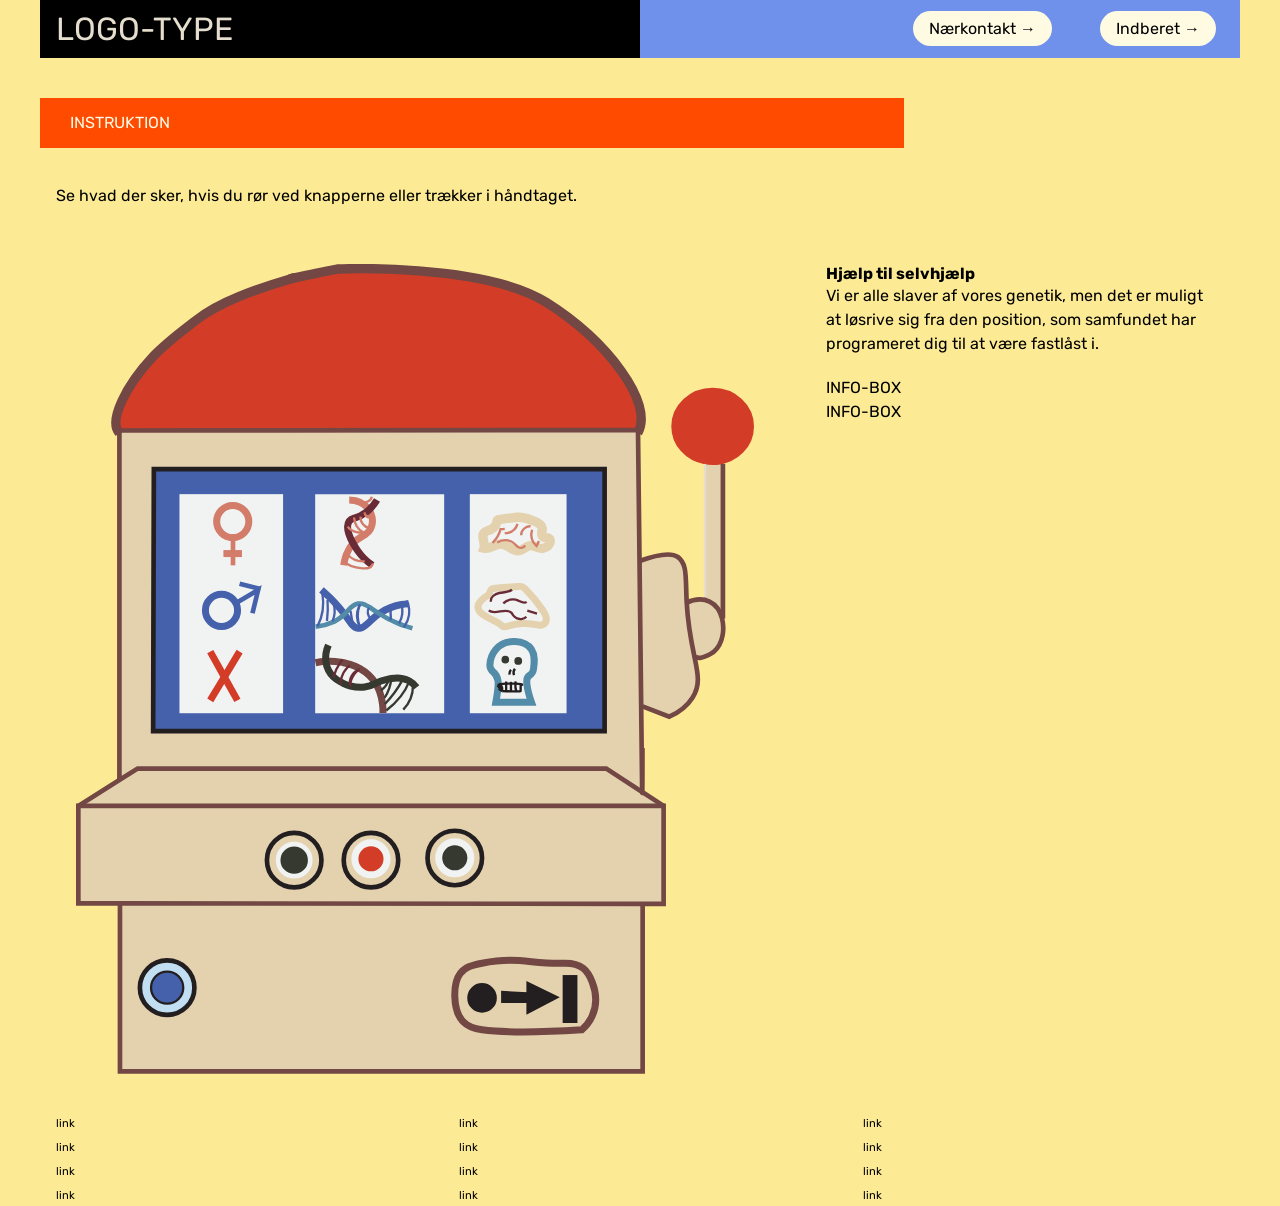
==== commit 74dadd17: "modal box til artikel 1 implementeret" ====
--- a/instruction.html
+++ b/instruction.html
@@ -13,7 +13,7 @@
     <link rel="stylesheet" href="css/cards.css" />
     <link rel="stylesheet" href="css/infographic.css" />
     <link rel="icon" type="image/png" href="img/fav.png" />
-    <title>Emergency Site</title>
+    <title>Normageddon</title>
   </head>
   <body id="instruction">
     <header>
@@ -35,7 +35,7 @@
 
     <main>
       <h1>INSTRUKTION</h1>
-      <p>Underoverskrift</p>
+      <p>Se hvad der sker, hvis du rør ved knapperne eller trækker i håndtaget.</p>
       <section class="info-graphic">
         <svg id="Layer_1" data-name="Layer 1" xmlns="http://www.w3.org/2000/svg" viewBox="0 0 290.56 347.02">
           <defs>
@@ -220,7 +220,7 @@
             <path class="cls-18" d="M93.44,5.93c-.06.01-.14.03-.24.06-1.16.31-1.44.39-1.02.3"/>
             <path class="cls-18" d="M18.51,72.42c-4.7-5.29,3.09-20.59,14.25-32.48,6-6.39,13.59-11.86,18.76-15.87s13.32-8.04,18.29-10.07c9.32-3.82,18.91-6.7,22.37-7.71h.04c.64-.18,1.05-.3,1.22-.35.05-.02.08-.02.08-.02"/>
             <path class="cls-6" d="M241.1,127.43c.13-.05.26-.09.4-.15,3.86-1.42,12.52-4.54,16.42-1.71,4.2,3.05,3.22,8.8,3.81,19.63.57,10.44,2.17,17.7,3.36,23.3,1.6,7.52,2.46,12.07-.89,17.35-1.43,2.25-4.2,5.55-9.96,8.17-3.81-1.49-7.62-2.97-11.43-4.45"/>
-            <g id="hotspot-arm">
+            <g id="hotspot-arm" class="hotspot" data-info="Dette er det øverste hotspot.">
               <path class="cls-2" d="M269.57,84.38c-7.38-1.4-12.95-7.49-12.95-14.79,0-8.34,7.27-15.1,16.22-15.1s16.22,6.76,16.22,15.1c0,7.82-6.38,14.25-14.56,15.02-.55.05-1.1.08-1.66.08-1.12,0-2.21-.11-3.27-.31Z"/>
             </g>
             <path class="cls-6" d="M261.73,145.2c.37-.2,2.72-1.45,5.66-1.45,1.3,0,2.71.25,4.12.93,3.45,1.67,4.8,4.97,5.36,7.27.22.89.31,1.64.37,2.07.54,4.05-.45,10.66-5.73,13.33-4.36,2.21-5.17,1.42-6.01,1.07"/>
@@ -229,12 +229,12 @@
             <path class="cls-19" d="M105.19,255.48c0,6.45-5.23,11.68-11.69,11.68s-11.68-5.23-11.68-11.68,5.23-11.69,11.68-11.69,11.69,5.23,11.69,11.69h0Z"/>
             <path class="cls-19" d="M138.09,255.48c0,6.45-5.23,11.68-11.68,11.68s-11.68-5.23-11.68-11.68,5.23-11.69,11.68-11.69,11.68,5.23,11.68,11.69h0Z"/>
             <circle class="cls-19" cx="162.33" cy="254.56" r="11.68"/>
-            <g id="hotspot-blue">
+            <g id="hotspot-blue" class="hotspot" data-info="Dette er det blå hjul.">
               <path class="cls-21" d="M45.95,310.12c0,3.8-3.08,6.88-6.89,6.88s-6.89-3.08-6.89-6.88,3.09-6.89,6.89-6.89,6.89,3.08,6.89,6.89Z"/>
             </g>
             <path class="cls-19" d="M50.74,310.12c0,6.45-5.23,11.68-11.68,11.68s-11.68-5.23-11.68-11.68,5.23-11.69,11.68-11.69,11.68,5.23,11.68,11.69Z"/>
             <path class="cls-22" d="M100.39,255.48c0,3.8-3.08,6.88-6.89,6.88s-6.88-3.08-6.88-6.88,3.08-6.89,6.88-6.89,6.89,3.08,6.89,6.89h0Z"/>
-            <g id="hotspot-centerred">
+            <g id="hotspot-centered" class="hotspot" data-info="Dette er centerknappen.">
               <path class="cls-4" d="M133.3,254.9c0,3.81-3.08,6.89-6.89,6.89s-6.89-3.08-6.89-6.89,3.09-6.88,6.89-6.88,6.89,3.08,6.89,6.88h0Z"/>
             </g>
             <path class="cls-4" d="M169.22,254.48c0,3.8-3.08,6.88-6.89,6.88s-6.89-3.08-6.89-6.88,3.09-6.89,6.89-6.89,6.89,3.08,6.89,6.89h0Z"/>
@@ -305,10 +305,11 @@
             <path class="cls-21" d="M188.1,173.46c-.59.77-.74,1.85-.39,2.75"/>
           </g>
         </svg></section>
+        <div id="tooltip" class="tooltip"></div>
       <section class="info-text">
-        <h2>Overskrift</h2>
+        <h2>Hjælp til selvhjælp</h2>
         <article>
-          <p class="placeholder">INFO-TEKST</p>
+          <p class="placeholder">Vi er alle slaver af vores genetik, men det er muligt at løsrive sig fra den position, som samfundet har programeret dig til at være fastlåst i.</p>
         </article>
         <aside id="efficiency" class="info-box">INFO-BOX</aside>
         <aside id="requirement" class="info-box">INFO-BOX</aside>
--- a/css/custom.css
+++ b/css/custom.css
@@ -1,49 +1,48 @@
 :root {
   /* Colours */
-  --color-bg: #724743; /* page background /*
+  --color-bg: #FCEB94; /* page background /*
 
   /* Header */
-  --color-head-bg: #e5dece;
+  --color-head-bg: #FF4B00;
 
   /* Logotype */
-  --color-logotype-bg: #363a2e;
+  --color-logotype-bg: #000;
   --color-text-logotype: #e5dece;
   --font-logotype-size: 2rem;
 
   /* Global menu */
-  --color-menu-bg: #5a5b5e;
+  --color-menu-bg: #6F90EB;
   /* Links */
-  --color-link-bg: #78766e;
+  --color-link-bg: #FFFAE2;
   --color-link-hover: #fff; /* used */
   --color-link-active: #99958f; /* used */
-  --border-radius-links: 1px;
+  --border-radius-links: 20px;
 
   /* Headlines og rubrik */
   --font-h1-size: 1rem;
   --font-sub1-size: 1rem;
   --font-h2-size: 1rem;
   --font-h3-size: 1rem;
-  --color-headline-bg: #4b4545;
-  --color-headline-text-page: #42413d;
+  --color-headline-bg: #000;
+  --color-headline-text-page: #FFFAE2;
 
   /* Tekst */
   --color-text: #000;
-  --color-text-inverted: #cdccc4;
+  --color-text-inverted: #FFFAE2;
 
   /*  Marginer */
-  --margin-head-bottom: 5px;
 
   /* Borders */
-  --border-radius: 5px;
+  --border-radius: 20px;
 
   /* Cards */
-  --color-card-bg: #8a8585;
-  --color-cta-card-bg: #d5d2d0;
+  --color-card-bg: #ffffff;
+  --color-cta-card-bg: #FF4B00;
   /* news-cards */
-  --color-news-bg: #dbdad4;
-  --color-news-bg-inverted: #585a5e;
-  --color-cta-newscard-bg: #787473;
-  --color-cta-newscard-bg-inverted: #7b7d83;
+  --color-news-bg: #FFFAE2;
+  --color-news-bg-inverted: #DBE2F5;
+  --color-cta-newscard-bg: #FFA680;
+  --color-cta-newscard-bg-inverted: #6F90EB;
 
   /* Fonts */
   --font-family-sans:"rubik", ui-sans-serif;
@@ -63,7 +62,7 @@
   --form-submit-size: 1rem;
 
   /* Infographics */
-  --color-info-bg: #676161;
-  --color-infobox-1-bg: #cfcec6;
-  --color-infobox-2-bg: #969995;
+  --color-info-bg: #FFFFFF;
+  --color-infobox-1-bg: #FCEB94;
+  --color-infobox-2-bg: #DEF5DB;
 }
--- a/css/layout.css
+++ b/css/layout.css
@@ -83,4 +83,185 @@
   }
 }
 
-/* LAYOUT FOR HOTSPOTS */+/* LAYOUT FOR HOTSPOTS */
+/* --- Tooltip styling --- */
+.tooltip {
+  position: absolute;
+  display: none;
+  background: rgba(0, 0, 0, 0.8);
+  color: white;
+  font-size: 0.9rem;
+  padding: 6px 10px;
+  border-radius: 6px;
+  pointer-events: none;
+  z-index: 1000;
+  max-width: 200px;
+  line-height: 1.4;
+}
+
+/* --- Hotspot markering --- */
+svg .hotspot {
+  cursor: pointer;
+  pointer-events: all;
+  transition: opacity 0.2s ease;
+}
+
+svg .hotspot:hover {
+  opacity: 0.8;
+  filter: drop-shadow(0 0 6px rgba(0,0,0,0.4));
+}
+
+
+/* Åbn-knap */
+.openModal {
+    background: #ff6a00;
+    border: none;
+    padding: 14px 28px;
+    border-radius: 30px;
+    font-size: 18px;
+    color: white;
+    cursor: pointer;
+}
+
+
+/* ---- MODAL OVERLAY ---- */
+.modal_overlay {
+    position: fixed;
+    top: 0;
+    left: 0;
+    width: 100%;
+    height: 100%;
+    background: rgba(0,0,0,0.55);
+    display: flex;
+    justify-content: center;
+    align-items: center;
+
+    opacity: 0;
+    visibility: hidden;
+    transition: opacity .4s ease, visibility .4s ease;
+}
+
+.modal_overlay.active {
+    opacity: 1;
+    visibility: visible;
+}
+
+/* ---- MODAL BOX ---- */
+.modal_box {
+  background: #ffffff;
+  width: 90%;
+  max-width: 400px;
+  max-height: 100vh;     /* ← NYT */
+  padding: 25px 20px;
+  border-radius: 25px;
+  position: relative;
+  box-shadow: 0 10px 30px rgba(0,0,0,0.25);
+  overflow-y: auto;     /* ← NYT */
+}
+
+
+.modal_overlay.active .modal_box {
+    transform: translateY(0);
+    opacity: 1;
+}
+
+/* Luk knap */
+.close_btn {
+    position: absolute;
+    top: 10px;
+    right: 10px;
+    background: #6F90EB;
+    color: white;
+    border: none;
+    width: 20px;
+    height: 22px;
+    border-radius: 0%;
+    cursor: pointer;
+}
+
+/* Popup tekster */
+.popup_title {
+    margin-top: 0;
+    font-size: 24px;
+    font-weight: bold;
+}
+
+.popup_subtitle {
+    margin-top: -10px;
+    color: #333;
+}
+
+.popup_img {
+    width: 100%;
+    border-radius: 12px;
+    margin: 20px 0;
+}
+
+/* Details popover */
+.popover summary {
+    cursor: pointer;
+    margin-top: 15px;
+    font-weight: bold;
+}
+
+.popover_box {
+    padding: 12px;
+    border-radius: 10px;
+    background: #f0f0f0;
+    margin-top: 8px;
+}
+.grid-2 {
+    display: grid;
+    grid-template-columns: 1fr 1fr;
+    gap: 20px;
+}
+
+.popup_img {
+  width: 100%;
+  border-radius: 12px;
+  margin: 16px 0 18px;
+}
+
+.grid-2 {
+  display: grid;
+  grid-template-columns: 1fr 1fr;
+  gap: 14px;
+  font-size: 12px;
+  line-height: 1.4;
+}
+
+/* Brødtekst i popuppen */
+.modal_box p {
+  font-size: 12px;
+  line-height: 1.4;
+  margin-bottom: 12px;
+}
+
+/* Mellemrubrikker */
+.modal_box h2 {
+  font-size: 13px;
+  margin: 0 0 4px;
+  font-weight: 700;
+}
+
+/* Orange header-bjælke der svæver */
+.modal_header {
+  background: #FF4B00;        /* orange */
+  color: #FFFAE2;             /* creme-hvid tekst */
+  padding: 10px 16px;         /* lidt luft inde i bjælken */
+  border-radius: 0px;        /* afrundede kanter hele vejen */
+  margin: 0 -20px 15px -20px;        /* afstand til næste element */
+  width: 100%;
+  box-sizing: border-box;
+}
+
+/* Selve h1 i bjælken */
+.modal_header .popup_title {
+  margin: 0;
+  font-size: 1rem;            /* stil som i zombie-eksemplet */
+  font-weight: 700;
+  color: #FFFAE2;             /* hvid skrift */
+}
+
+
+
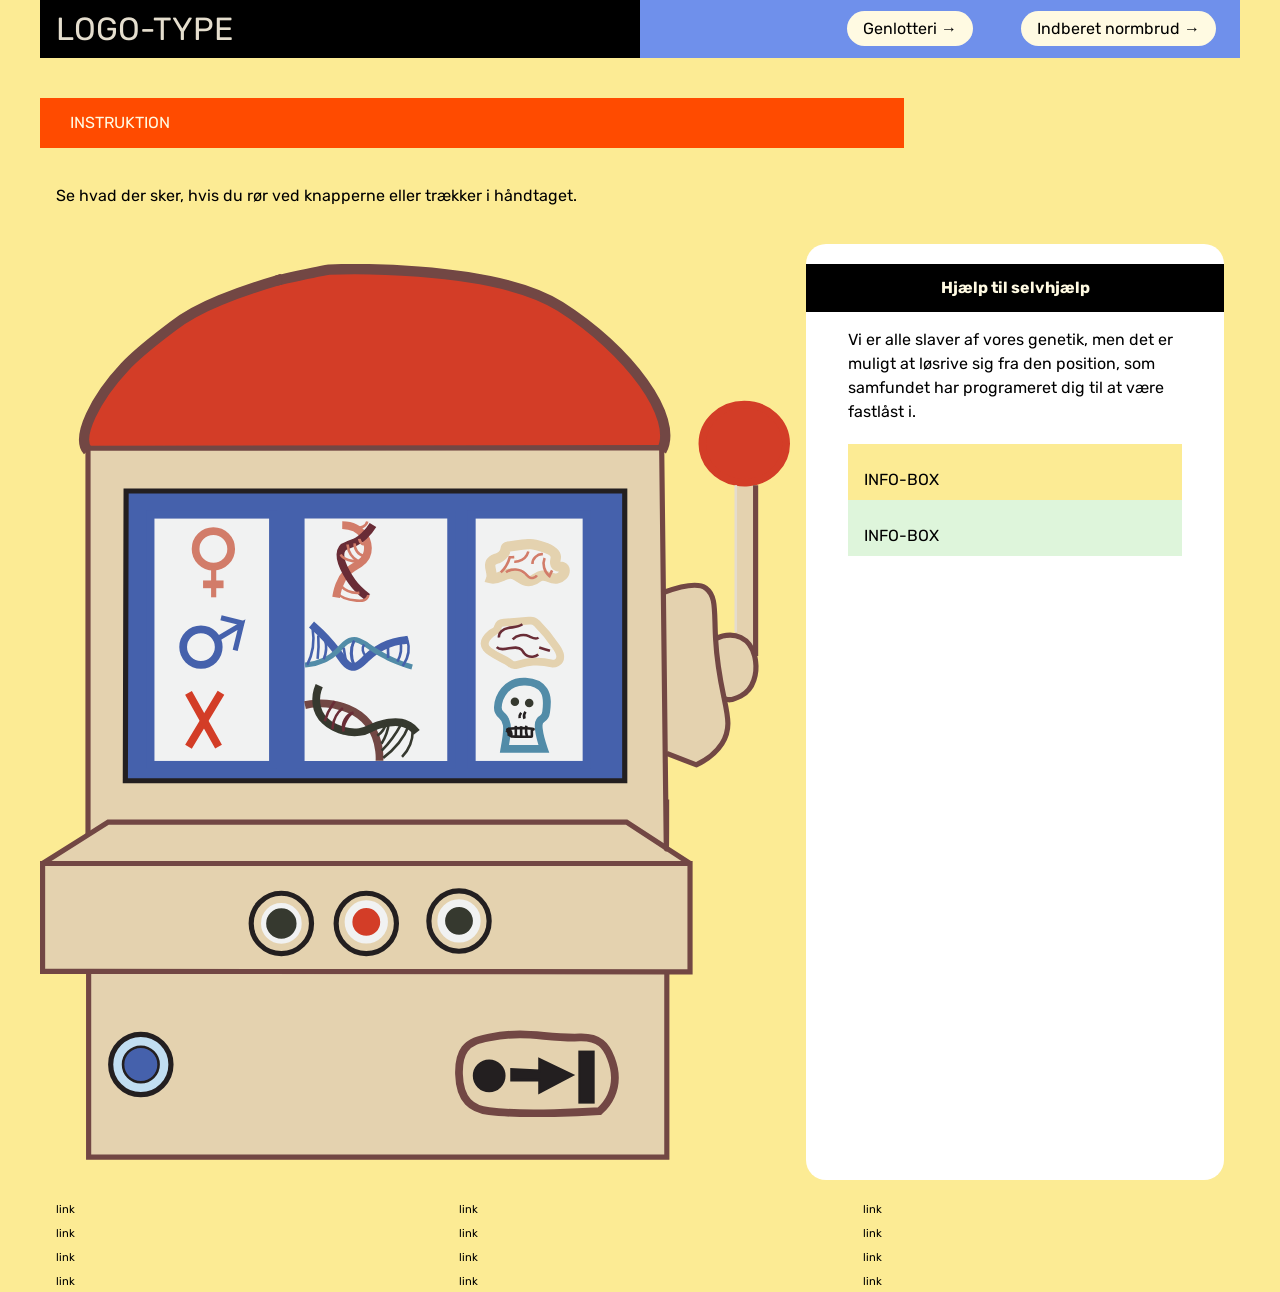
==== commit 7ad38304: "indsættelse af Logo på forside" ====
--- a/instruction.html
+++ b/instruction.html
@@ -22,8 +22,8 @@
           <a href="index.html"> LOGO-TYPE </a>
         </div>
         <ul class="menu">
-          <li><a class="menuItem" href="instruction.html">Nærkontakt </a></li>
-          <li><a class="menuItem" href="register.html">Indberet</a></li>
+          <li><a class="menuItem" href="instruction.html">Genlotteri</a></li>
+          <li><a class="menuItem" href="register.html">Indberet normbrud</a></li>
         </ul>
         <button class="burger">
           <span class="line"></span>
@@ -342,6 +342,7 @@
         </ul>
       </nav>
     </footer>
+    <script src="js/darkmode.js" defer></script>
     <script src="js/burger.js"></script>
     <script src="js/main.js"></script>
   </body>
--- a/css/custom.css
+++ b/css/custom.css
@@ -1,4 +1,4 @@
-:root {
+:root{
   /* Colours */
   --color-bg: #FCEB94; /* page background /*
 
@@ -66,3 +66,108 @@
   --color-infobox-1-bg: #FCEB94;
   --color-infobox-2-bg: #DEF5DB;
 }
+
+.darkmode{
+  /* DARK MODE */
+  /* Base baggrund – meget mørk, men ikke helt sort */
+  --color-bg: #181821;
+
+  /* Header – mørk baggrund med dæmpet, varm brandorange */
+  --color-head-bg: #300101;
+
+  /* Logotype */
+  --color-logotype-bg: #181821;           /* ikke ren sort */
+  --color-text-logotype: #8a8884;        /* varm, lys tekst */
+  --font-logotype-size: 2rem;            /* uændret */
+
+  /* Global menu – mørkere, mere dæmpet blå, så den matcher dark mode */
+  --color-menu-bg: #27345E;
+
+  /* Links / knapper */
+  --color-link-bg: #232430;              /* lysere end baggrund = fremhævet */
+  --color-link-hover: #8a8884;           /* ikke ren hvid */
+  --color-link-active: #8a8884;          /* lidt lysere, god kontrast */
+  --border-radius-links: 20px;
+
+  /* Mørk rubrikbaggrund, så teksten står klart */
+  --color-headline-bg: #000000;
+  --color-headline-text-page: #b2b2be;   /* varm, off-white */
+
+  /* Tekstfarver */
+  --color-text: #b2b2be;                 /* primær tekst (lys, men ikke #fff) */
+  --color-text-inverted: #b2b2be;        /* bruges på lyse flader/CTA-kort */
+
+  /* Cards – lysere end baggrunden, så de træder frem */
+  --color-card-bg: #464646;
+
+  /* CTA cards – brand-orange, men mørkere og lidt mindre satureret */
+  --color-cta-card-bg: #300101;
+
+  /* News-cards – to nuancer, begge mørke men tydeligt adskilte */
+  --color-news-bg: #6c6c70;              /* primær nyhedsboks */
+  --color-news-bg-inverted: #202738;     /* “inverted” variant m. blåligt skær */
+
+  /* CTA inde i nyhedskort – matcher brandfarver dæmpet */
+  --color-cta-newscard-bg: #2e2b29;      /* varm orange */
+  --color-cta-newscard-bg-inverted: #3C4C86; /* mørk, dæmpet blå */
+
+  /* Infographics – ikke kridhvide bokse i dark mode */
+  --color-info-bg: #4e5286;
+  --color-infobox-1-bg: #2C2730;   /* varm grå m. hint af din gule brandfarve */
+  --color-infobox-2-bg: #23322B;   /* mørk grønlig grå til variation */
+}
+
+body{
+  background-color: var(--color-bg);
+  color: var(--color-text);
+}
+
+html {
+  background-color: var(--color-bg);
+}
+
+.cta-button{
+  background-color: var(--base-color);
+}
+#theme-switch{
+height: 50px;
+width: 50px;
+padding: 0%;
+border-radius: 50%;
+background-color: var(--base-variant);
+display: flex;
+justify-content: center;
+align-items: center;
+position: fixed;
+top: 50px;
+right: 50px;
+}
+#theme-switch svg{
+  fill: var(--primary-color);
+}
+#theme-switch svg:last-child{
+  display: none;
+}
+.darkmode #theme-switch svg:first-child{
+  display: none;
+}
+.darkmode #theme-switch svg:last-child{
+  display: block;
+}
+
+#main-disclamer-content {
+  display: flex;
+  align-items: center;        /* Vertikal centrering */
+  gap: 2rem;                  /* Luft mellem ikon og tekst */
+}
+
+/* Styr ikonets størrelse */
+#main-disclamer-content img {
+  width: 400px;               /* Ændr denne for at regulere størrelse */
+  height: auto;
+  display: block;
+}
+
+#main-disclamer-content div {
+  max-width: 600px;           /* Holder tekstfeltet pænt */
+}
--- a/css/general.css
+++ b/css/general.css
@@ -134,4 +134,5 @@
 /* FOOTER */
 footer a {
   font-size: 0.7rem;
-}+}
+
--- a/css/layout.css
+++ b/css/layout.css
@@ -112,7 +112,7 @@
 }
 
 
-/* Åbn-knap */
+/* Åbn-knap 
 .openModal {
     background: #ff6a00;
     border: none;
@@ -122,7 +122,7 @@
     color: white;
     cursor: pointer;
 }
-
+*/
 
 /* ---- MODAL OVERLAY ---- */
 .modal_overlay {
@@ -153,7 +153,7 @@
   max-width: 400px;
   max-height: 100vh;     /* ← NYT */
   padding: 25px 20px;
-  border-radius: 25px;
+  border-radius: 15px;
   position: relative;
   box-shadow: 0 10px 30px rgba(0,0,0,0.25);
   overflow-y: auto;     /* ← NYT */
@@ -263,5 +263,38 @@
   color: #FFFAE2;             /* hvid skrift */
 }
 
-
-
+#modalOverlay2 .modal_box {
+  max-width: 660px;
+}
+
+.grid-3 {
+  display: grid;
+  grid-template-columns: repeat(3, 1fr);
+  gap: 14px;
+  font-size: 12px;
+  line-height: 1.4;
+}
+
+#modalOverlay2 .popup_img {
+  width: 80%;          /* gør billedet mindre */
+  max-width: 600px;    /* sæt et loft */
+  margin: 20px auto;   /* centrer billedet */
+  display: block;      /* gør centrerings-reglen aktiv */
+  border-radius: 0px; /* samme afrunding som før */
+}
+
+.cta_btn {
+  background: #ffa680;
+  border-radius: 30px;
+  padding: 10px 24px;
+  font-size: 16px;
+  color: #fffae2;
+  border: none;
+  cursor: pointer;
+  transition: transform 0.5s cubic-bezier(0.86, 0, 0.14, 1);
+}
+
+.cta_btn:hover {
+  background-color: #6F90EB;
+  transform: scale(1.1);
+}
--- a/css/infographic.css
+++ b/css/infographic.css
@@ -0,0 +1,54 @@
+#head-txt {
+  fill: rgb(54, 54, 54);
+}
+.info-graphic,
+.info-text {
+  background-color: var(--color-info-bg);
+  padding: 20px 0;
+}
+.info-graphic {
+  border-radius: 0;
+  margin: 60px auto 80px auto;
+}
+.info-text h2 {
+  line-height: 3rem;
+  text-align: center;
+  background-color: var(--color-headline-bg);
+  color: var(--color-headline-text-page);
+  margin-bottom: 1rem;
+}
+.info-text h3 {
+  font-size: 0.8rem;
+  line-height: 0.8rem;
+  font-weight: 600;
+  margin: 0;
+  padding: 0;
+}
+.info-text > *:not(:first-child) {
+  margin: 0 clamp(1rem, 10%, 7rem);
+}
+.info-text p {
+  font-size: 0.8rem;
+  line-height: 1.3;
+  margin: 0 0 1.2rem 0;
+  padding: 0;
+}
+.info-box {
+  padding: 1.5rem 1rem 0.5rem 1rem;
+  background-color: var(--color-infobox-1-bg);
+}
+.info-box:nth-of-type(2n) {
+  background-color: var(--color-infobox-2-bg);
+}
+
+/* SVG baggrund GUL */
+
+svg {
+  background-color: #FCEB94;
+}
+
+section.info-graphic {
+  background: #FCEB94;
+  padding: 20px 0;
+  margin: 0;            /* ← fjern hvide kanter i siderne */
+}
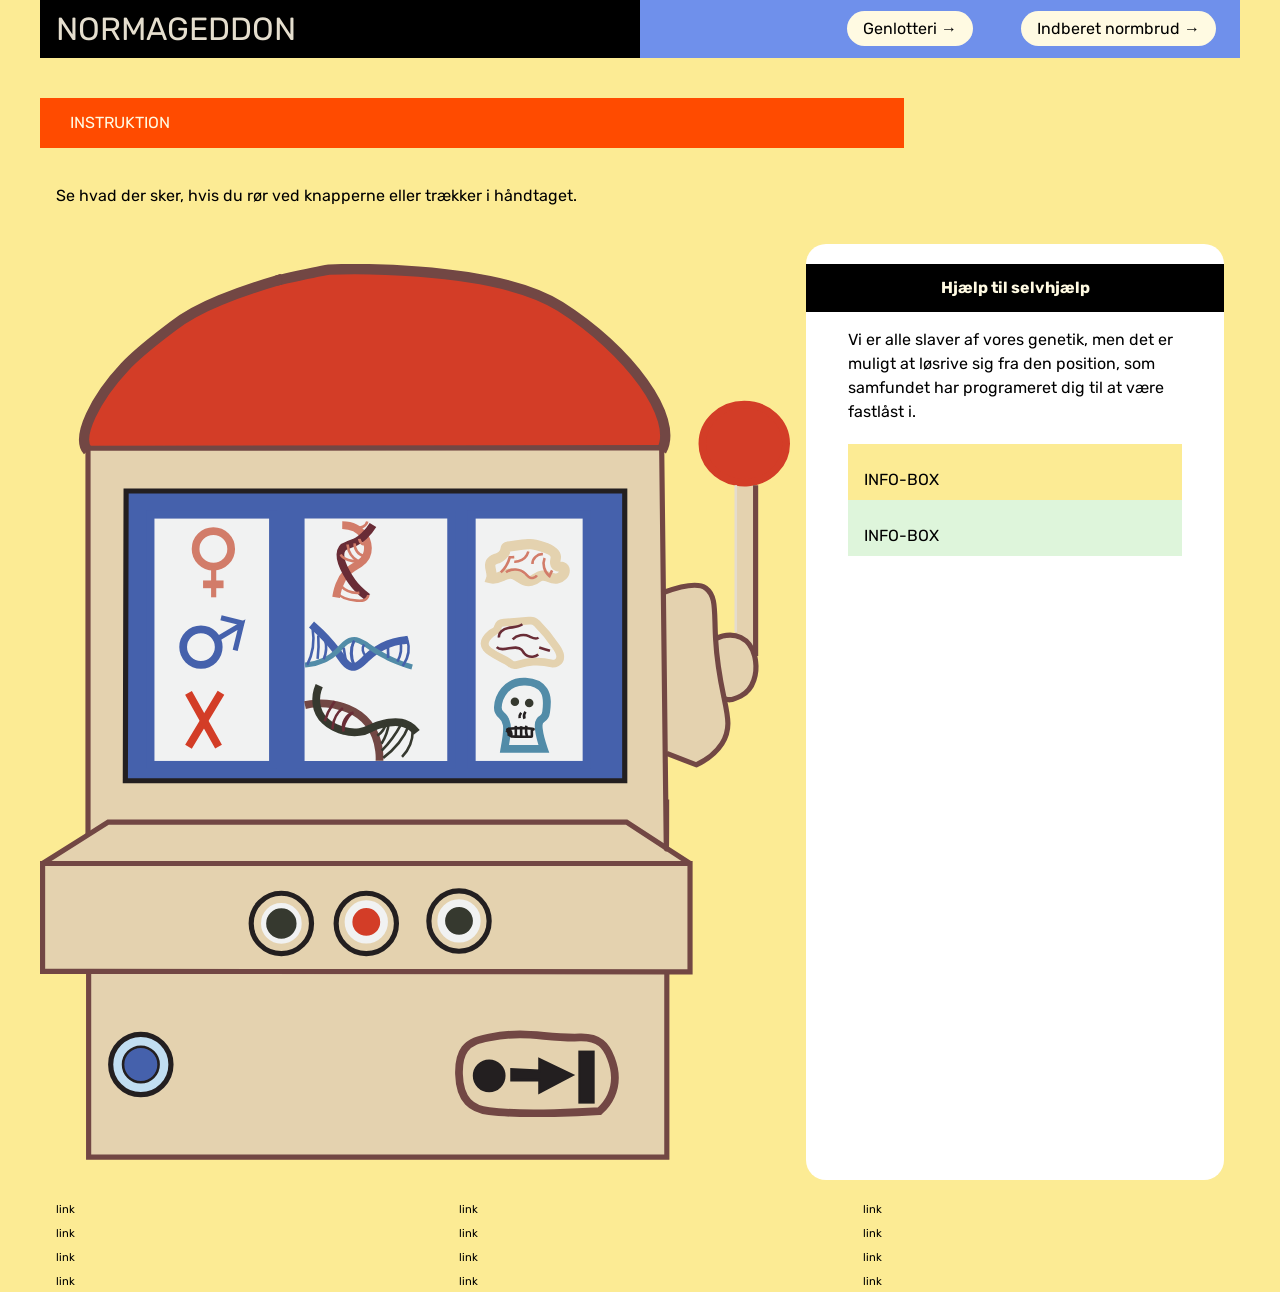
==== commit 7450504b: "navn ovenpå icon" ====
--- a/instruction.html
+++ b/instruction.html
@@ -19,7 +19,7 @@
     <header>
       <nav>
         <div id="logotype-wrapper" class="logo">
-          <a href="index.html"> LOGO-TYPE </a>
+          <a href="index.html"> NORMAGEDDON </a>
         </div>
         <ul class="menu">
           <li><a class="menuItem" href="instruction.html">Genlotteri</a></li>
--- a/css/custom.css
+++ b/css/custom.css
@@ -155,19 +155,3 @@
   display: block;
 }
 
-#main-disclamer-content {
-  display: flex;
-  align-items: center;        /* Vertikal centrering */
-  gap: 2rem;                  /* Luft mellem ikon og tekst */
-}
-
-/* Styr ikonets størrelse */
-#main-disclamer-content img {
-  width: 400px;               /* Ændr denne for at regulere størrelse */
-  height: auto;
-  display: block;
-}
-
-#main-disclamer-content div {
-  max-width: 600px;           /* Holder tekstfeltet pænt */
-}
--- a/css/layout.css
+++ b/css/layout.css
@@ -298,3 +298,25 @@
   background-color: #6F90EB;
   transform: scale(1.1);
 }
+
+#main-disclamer-content {
+  display: flex;
+  align-items: center;        /* Vertikal centrering */
+  gap: 2rem;                  /* Luft mellem ikon og tekst */
+}
+
+/* Styr ikonets størrelse */
+#main-disclamer-content img {
+  width: 400px;               /* Ændr denne for at regulere størrelse */
+  height: auto;
+  display: block;
+}
+
+#main-disclamer-content div {
+  max-width: 600px;           /* Holder tekstfeltet pænt */
+}
+
+nav {
+  position: relative;
+  z-index: 1000;
+}
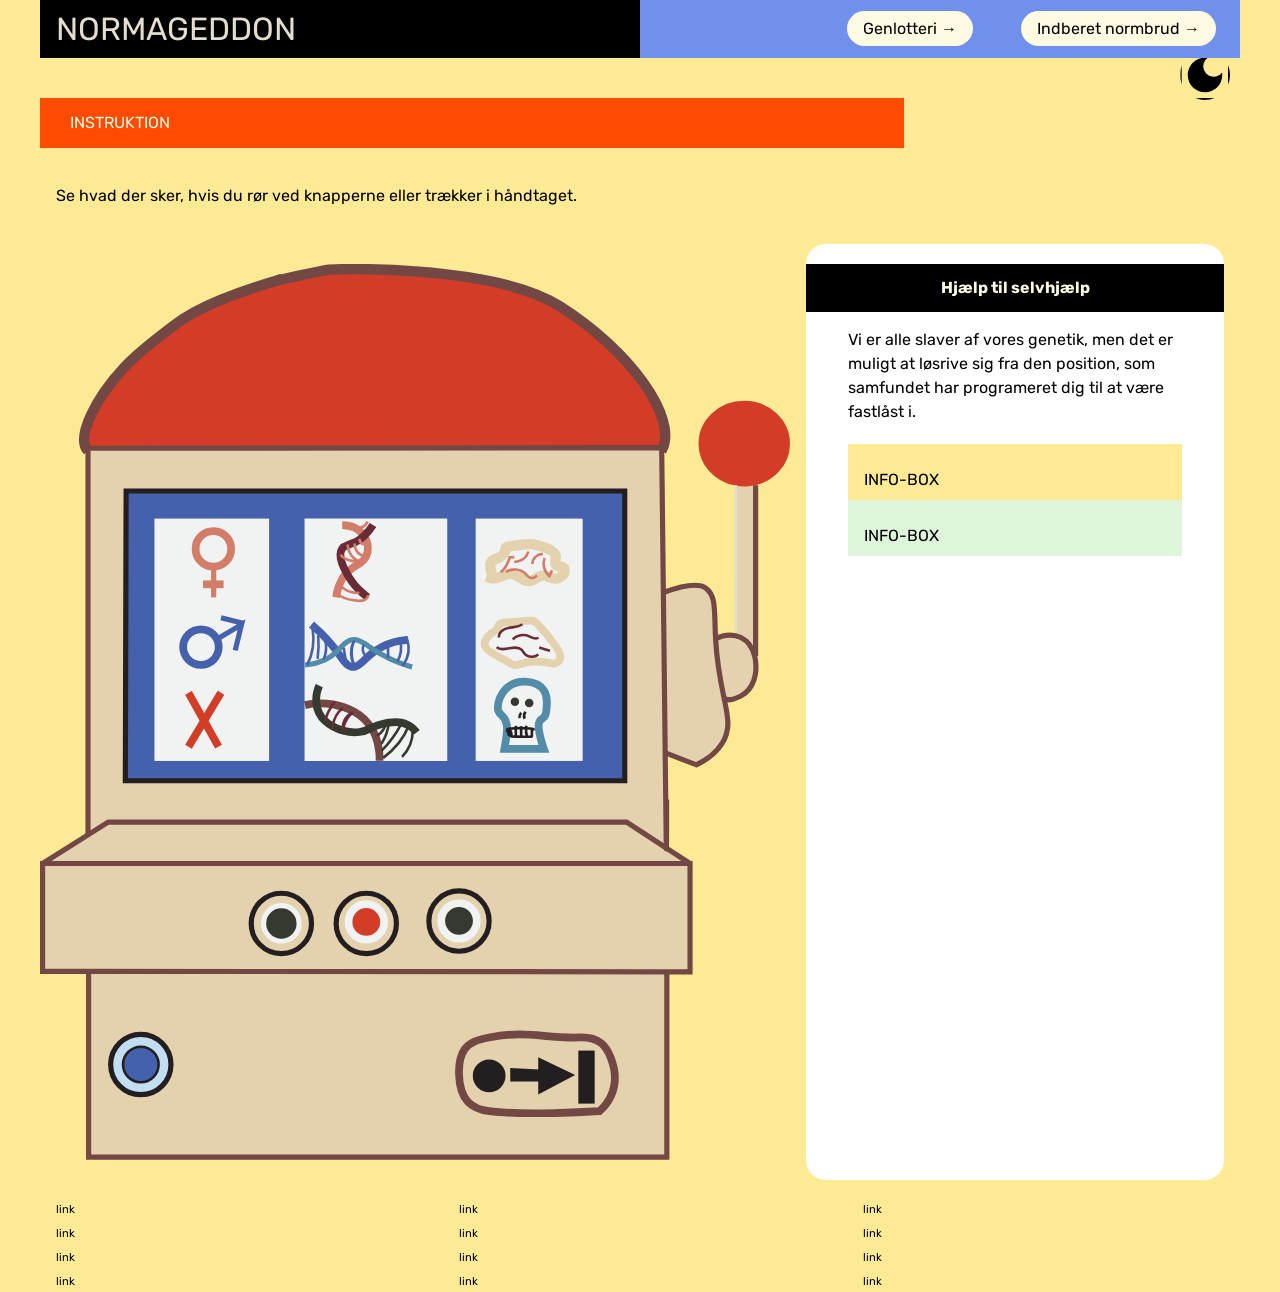
==== commit 63304fd4: "rettelser" ====
--- a/instruction.html
+++ b/instruction.html
@@ -31,6 +31,10 @@
           <span class="line"></span>
         </button>
       </nav>
+      <button id="theme-switch">
+        <svg xmlns="http://www.w3.org/2000/svg" height="24px" viewBox="0 -960 960 960" width="24px" fill="#1f1f1f"><path d="M480-120q-150 0-255-105T120-480q0-150 105-255t255-105q14 0 27.5 1t26.5 3q-41 29-65.5 75.5T444-660q0 90 63 153t153 63q55 0 101-24.5t75-65.5q2 13 3 26.5t1 27.5q0 150-105 255T480-120Z"/></svg>
+        <svg xmlns="http://www.w3.org/2000/svg" height="24px" viewBox="0 -960 960 960" width="24px" fill="#1f1f1f"><path d="M480-280q-83 0-141.5-58.5T280-480q0-83 58.5-141.5T480-680q83 0 141.5 58.5T680-480q0 83-58.5 141.5T480-280ZM200-440H40v-80h160v80Zm720 0H760v-80h160v80ZM440-760v-160h80v160h-80Zm0 720v-160h80v160h-80ZM256-650l-101-97 57-59 96 100-52 56Zm492 496-97-101 53-55 101 97-57 59Zm-98-550 97-101 59 57-100 96-56-52ZM154-212l101-97 55 53-97 101-59-57Z"/></svg>
+      </button>
     </header>
 
     <main>
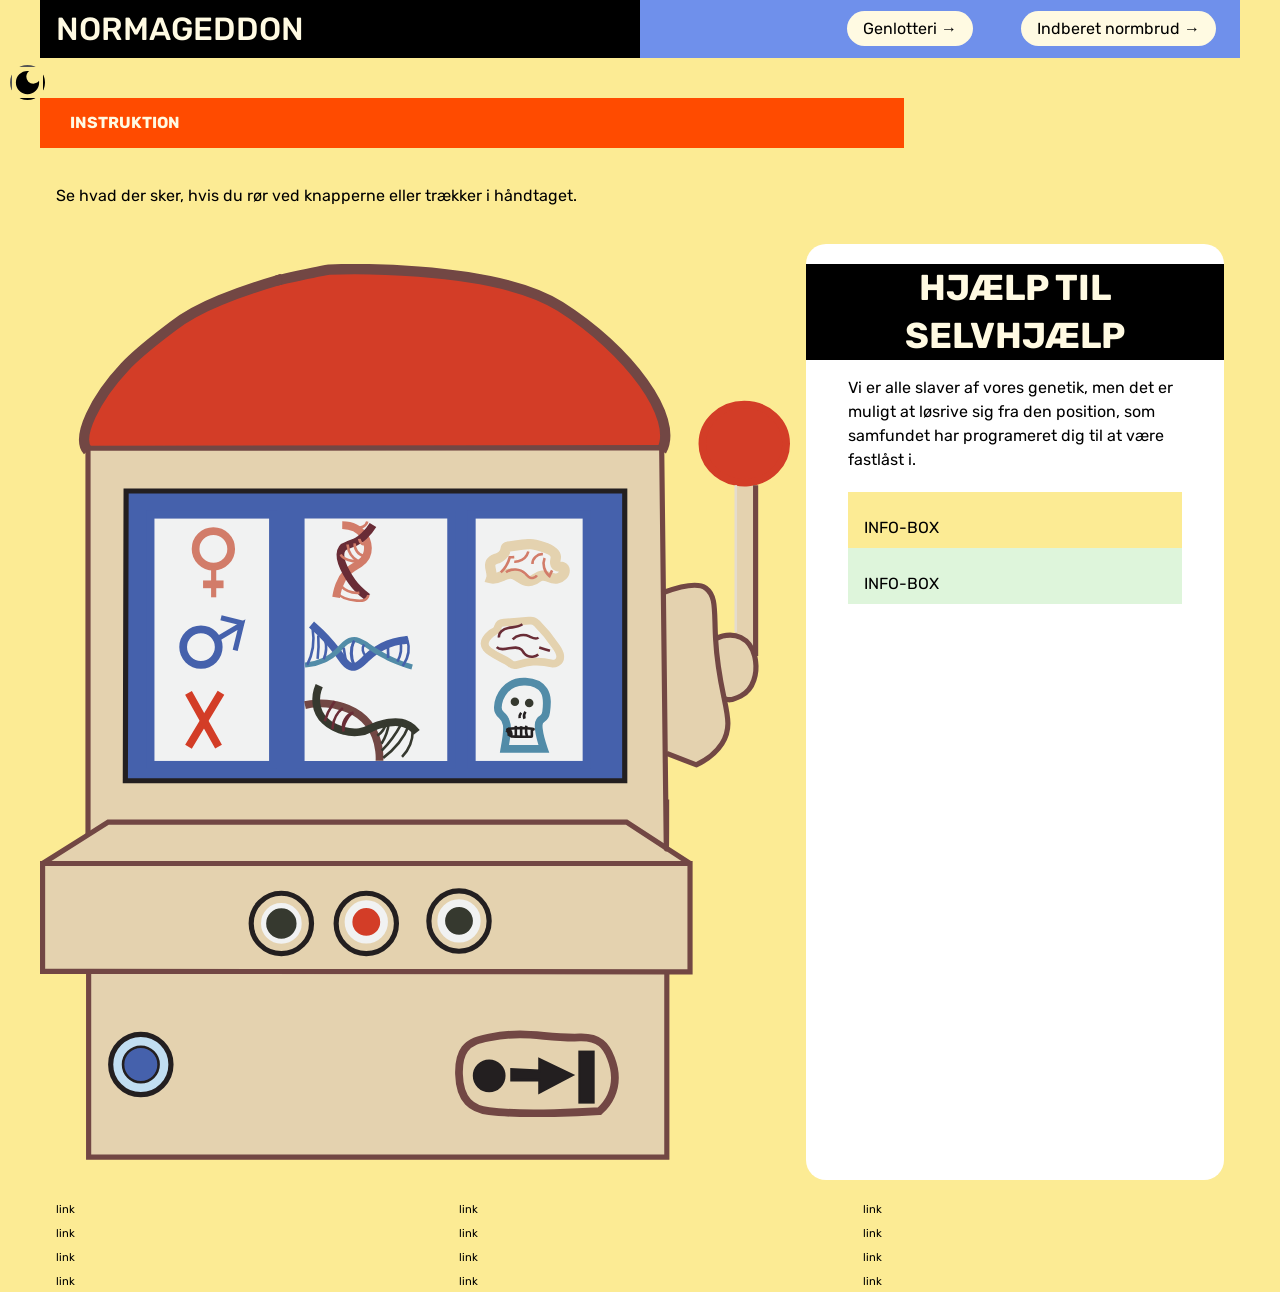
==== commit d6b60f14: "slutrettelser" ====
--- a/instruction.html
+++ b/instruction.html
@@ -311,7 +311,7 @@
         </svg></section>
         <div id="tooltip" class="tooltip"></div>
       <section class="info-text">
-        <h2>Hjælp til selvhjælp</h2>
+        <h2>HJÆLP TIL SELVHJÆLP</h2>
         <article>
           <p class="placeholder">Vi er alle slaver af vores genetik, men det er muligt at løsrive sig fra den position, som samfundet har programeret dig til at være fastlåst i.</p>
         </article>
--- a/css/custom.css
+++ b/css/custom.css
@@ -7,7 +7,7 @@
 
   /* Logotype */
   --color-logotype-bg: #000;
-  --color-text-logotype: #e5dece;
+  --color-text-logotype: #fffae2;
   --font-logotype-size: 2rem;
 
   /* Global menu */
@@ -46,20 +46,20 @@
 
   /* Fonts */
   --font-family-sans:"rubik", ui-sans-serif;
-  /* --font-weight-light: 300;
+  --font-weight-light: 300;
   --font-weight-regular: 400;
   --font-weight-medium: 500;
-  --font-weight-bold: 700; */
+  --font-weight-bold: 700;
 
   /* Text sizes */
   --logotype-size: 1rem;
-  --headline1-size: 2rem;
-  --headline2-size: 1rem;
-  --headline3-size: 1rem;
-  --bodytext-size: 1rem;
-  --cta-text-size: 1rem;
+  --headline1-size: 3rem;
+  --headline2-size: 2.25rem;
+  --headline3-size: 2rem;
+  --bodytext-size: 1.25rem;
+  --cta-text-size: 1.25rem;
   --followup-text-size: 1rem;
-  --form-submit-size: 1rem;
+  --form-submit-size: 0.875rem;
 
   /* Infographics */
   --color-info-bg: #FFFFFF;
@@ -130,8 +130,8 @@
   background-color: var(--base-color);
 }
 #theme-switch{
-height: 50px;
-width: 50px;
+height: 35px;
+width: 35px;
 padding: 0%;
 border-radius: 50%;
 background-color: var(--base-variant);
@@ -139,8 +139,8 @@
 justify-content: center;
 align-items: center;
 position: fixed;
-top: 50px;
-right: 50px;
+top: 65px;
+left: 10px;
 }
 #theme-switch svg{
   fill: var(--primary-color);
--- a/css/cards.css
+++ b/css/cards.css
@@ -0,0 +1,94 @@
+.daily_card {
+  background-color: var(--color-card-bg);
+  display: grid;
+  grid-template-columns: 3fr 5fr;
+  gap: 15px;
+  padding: 40px 0 40px 20px;
+  border-radius: var(--border-radius);
+  height: minmax(200px, min-content);
+}
+.daily_text {
+  display: grid;
+  grid-template-rows: repeat(3, min-content);
+  gap: 10px;
+}
+.daily_text h2 {
+  background-color: var(--color-headline-bg);
+  color: var(--color-text-inverted);
+  font-size: var(--headline2-size);
+  padding: calc(1.1rem / 1.5) 0 calc(1.1rem / 2) 1rem;
+  margin: 0 0 0.5rem 0;
+}
+.daily_text p {
+  padding-right: 2rem;
+  margin: 0 0 1.5625rem 0;
+}
+.daily_text .cta_btn {
+  justify-self: left;
+  width: 80%;
+}
+.daily_img {
+  width: 100%;
+  height: 100%;
+  object-fit: cover;
+}
+.news_card {
+  background-color: var(--color-news-bg);
+  display: grid;
+  grid-template-rows: repeat(min-content);
+  gap: 0.4rem;
+  padding: 1rem 0;
+  height: minmax(300px, min-content);
+}
+.news_card:nth-child(2n) {
+  background-color: var(--color-news-bg-inverted);
+}
+.news_card > * {
+  padding: 0 1rem;
+}
+.news_card h3 {
+  margin: 1.5rem 0 0 0;
+}
+.news_card p {
+  margin: 0 0 1.5rem 0;
+}
+.news_card:first-child:before {
+  content: "BREAKING NEWS";
+  background-color: var(--color-headline-bg);
+  color: var(--color-headline-text-page);
+  font-size: var(--font-h2-size);
+  font-weight: var(--font-weight-medium);
+  text-align: center;
+  line-height: 1rem;
+  padding: calc(1.1rem / 1.5) 0 calc(1.1rem / 2) 0;
+}
+.news_card:first-child {
+  border-radius: var(--border-radius) var(--border-radius) 0 0;
+}
+.news_card:last-child {
+  border-radius: 0 0 var(--border-radius) var(--border-radius);
+}
+
+.news_card .cta_btn {
+  justify-self: center;
+}
+.cta_btn {
+  display: inline-block;
+  padding: 0.4rem 1rem;
+  background-color: var(--color-cta-card-bg);
+  color: var(--color-text-inverted);
+  text-decoration: none;
+  width: max-content;
+  border-radius: var(--border-radius);
+}
+.news_card .cta_btn {
+  background-color: var(--color-cta-newscard-bg);
+}
+.news_card:nth-of-type(2n) .cta_btn {
+  background-color: var(--color-cta-newscard-bg-inverted);
+  color: var(--color-text);
+}
+.cta_btn:after {
+  content: "\2192";
+  margin-left: 1rem;
+}
